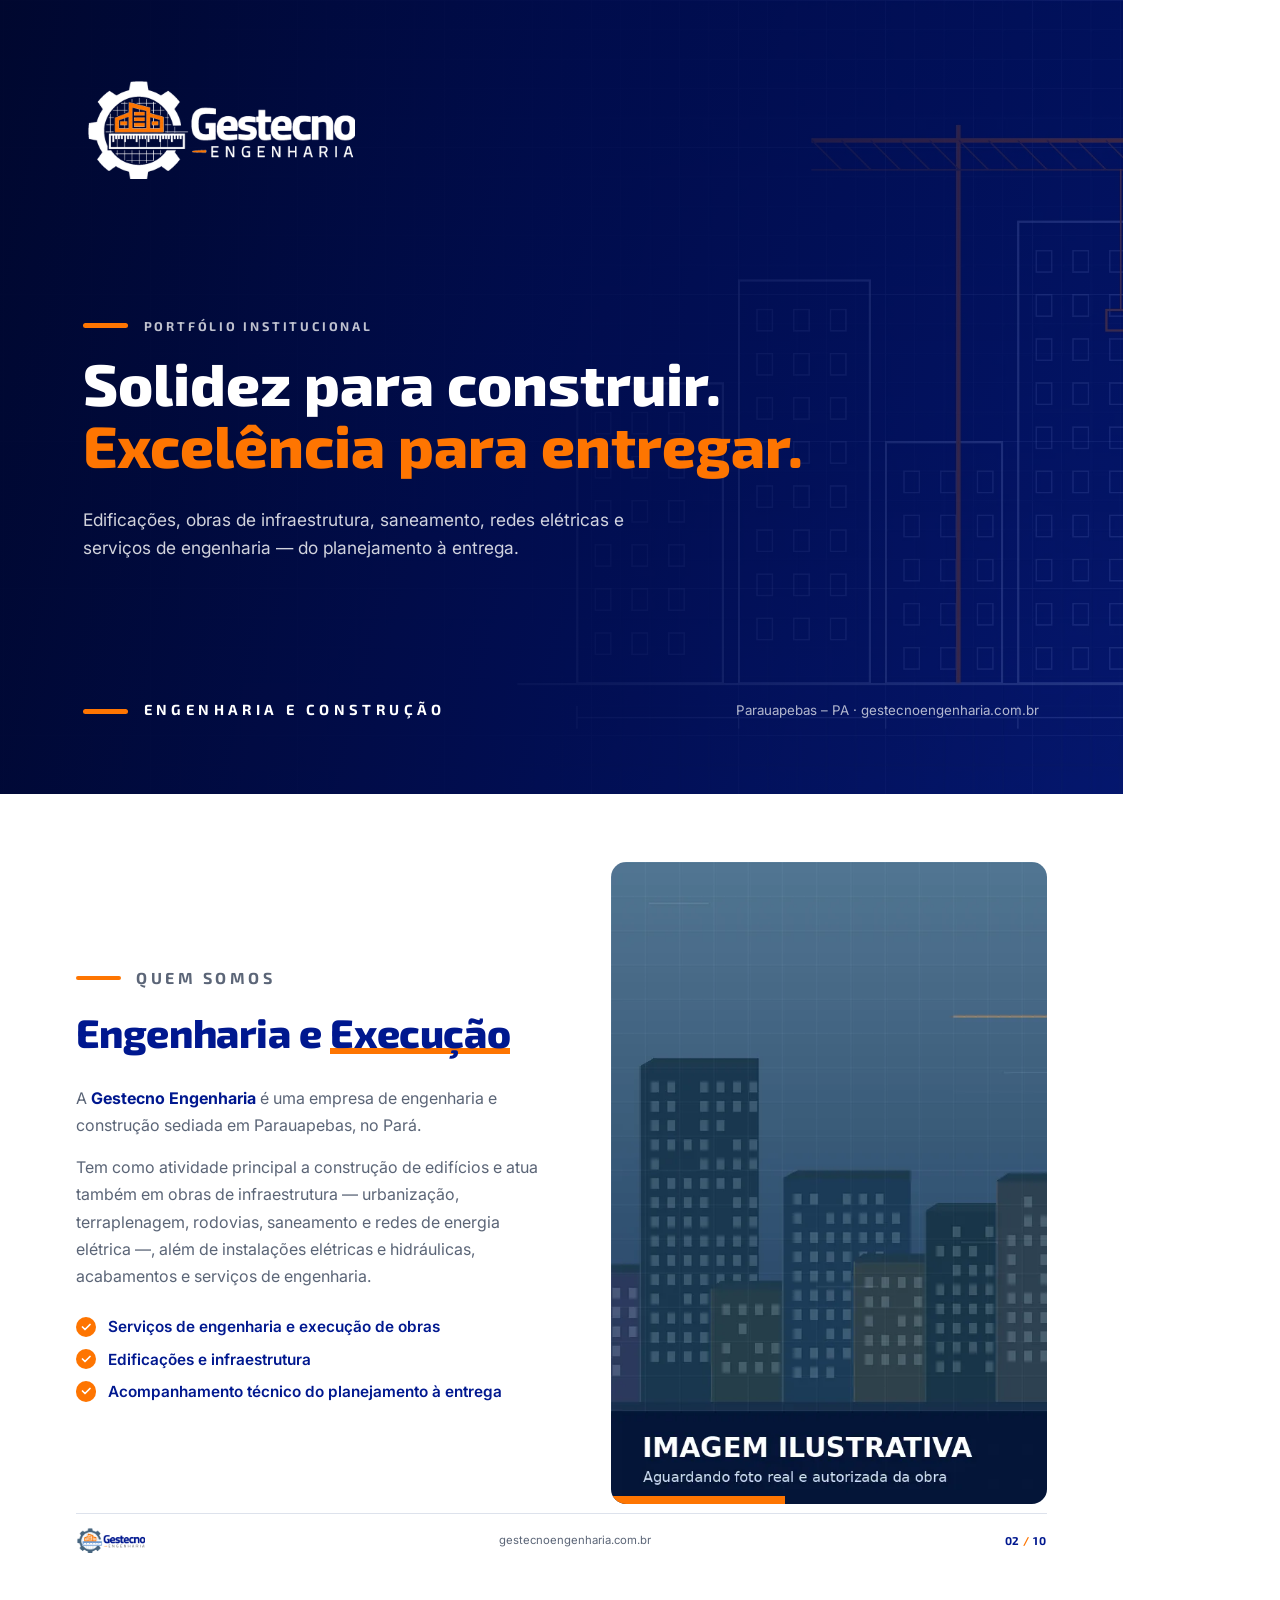
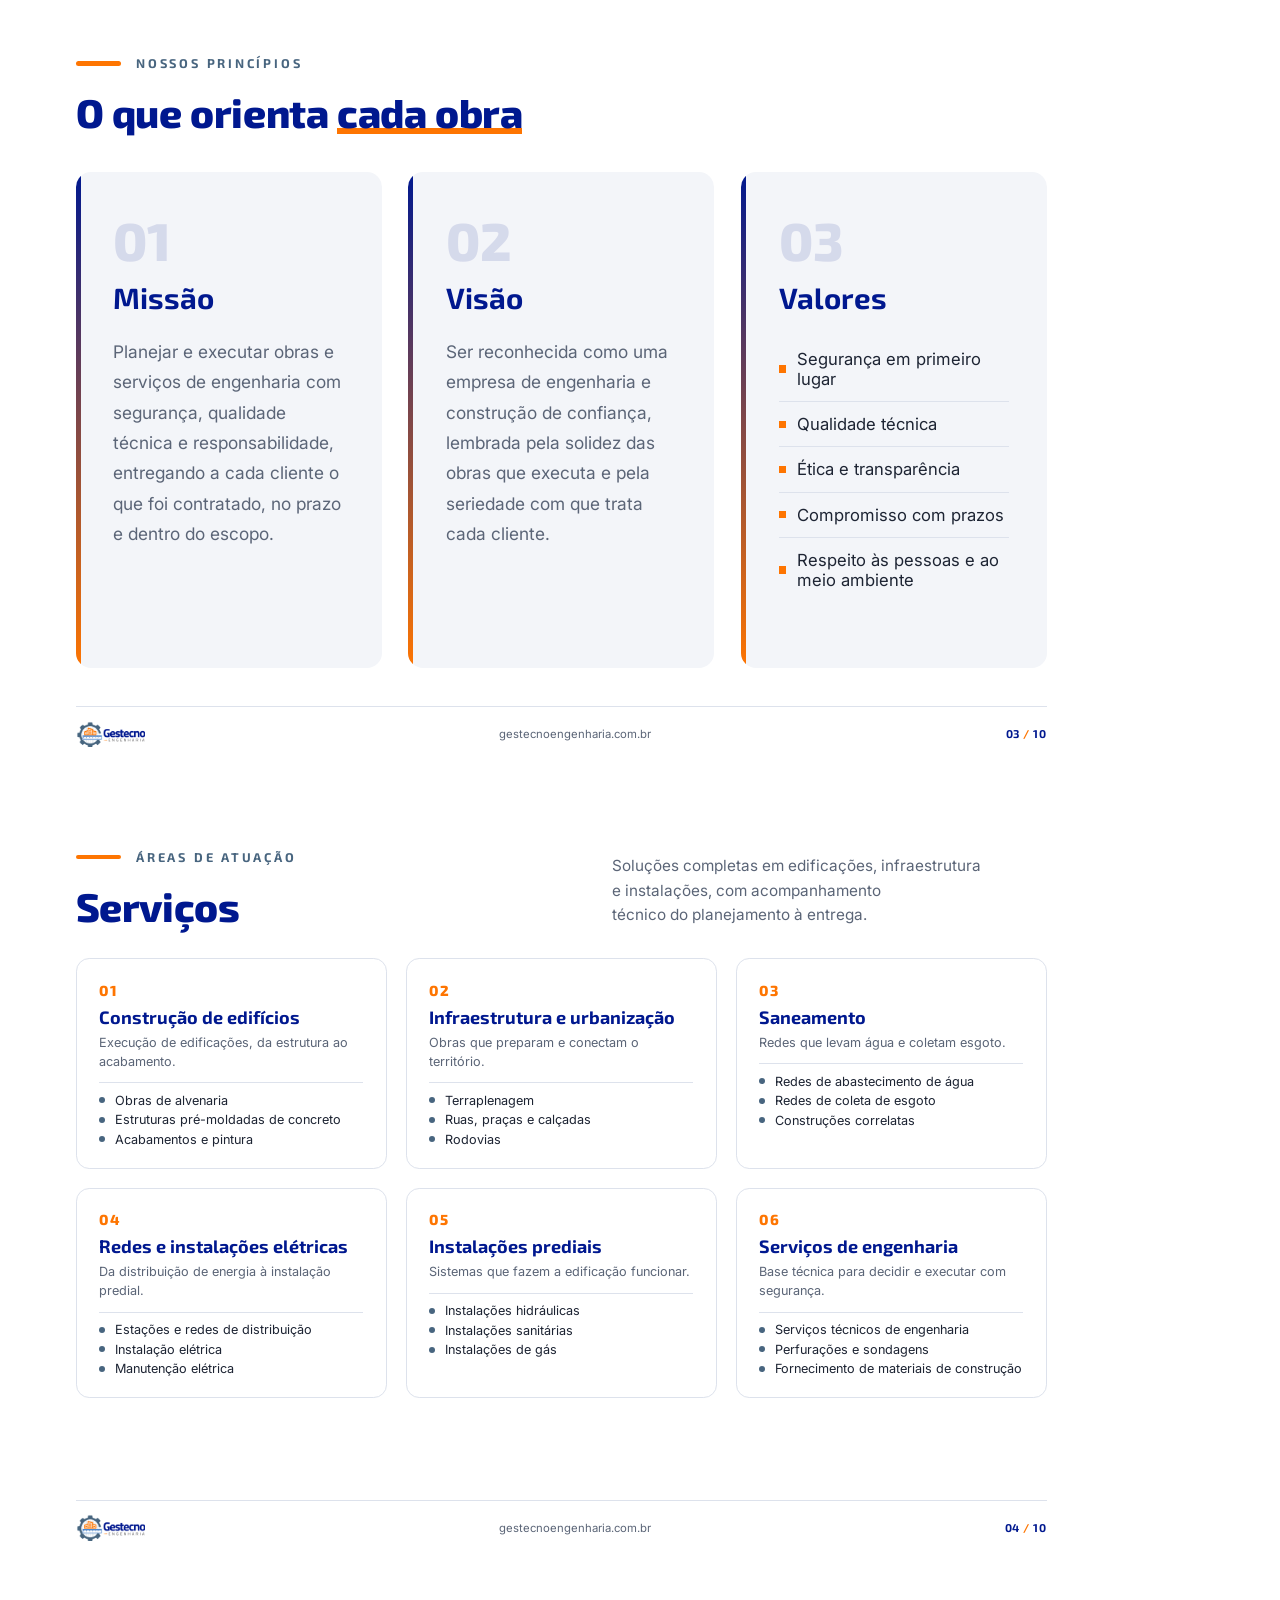
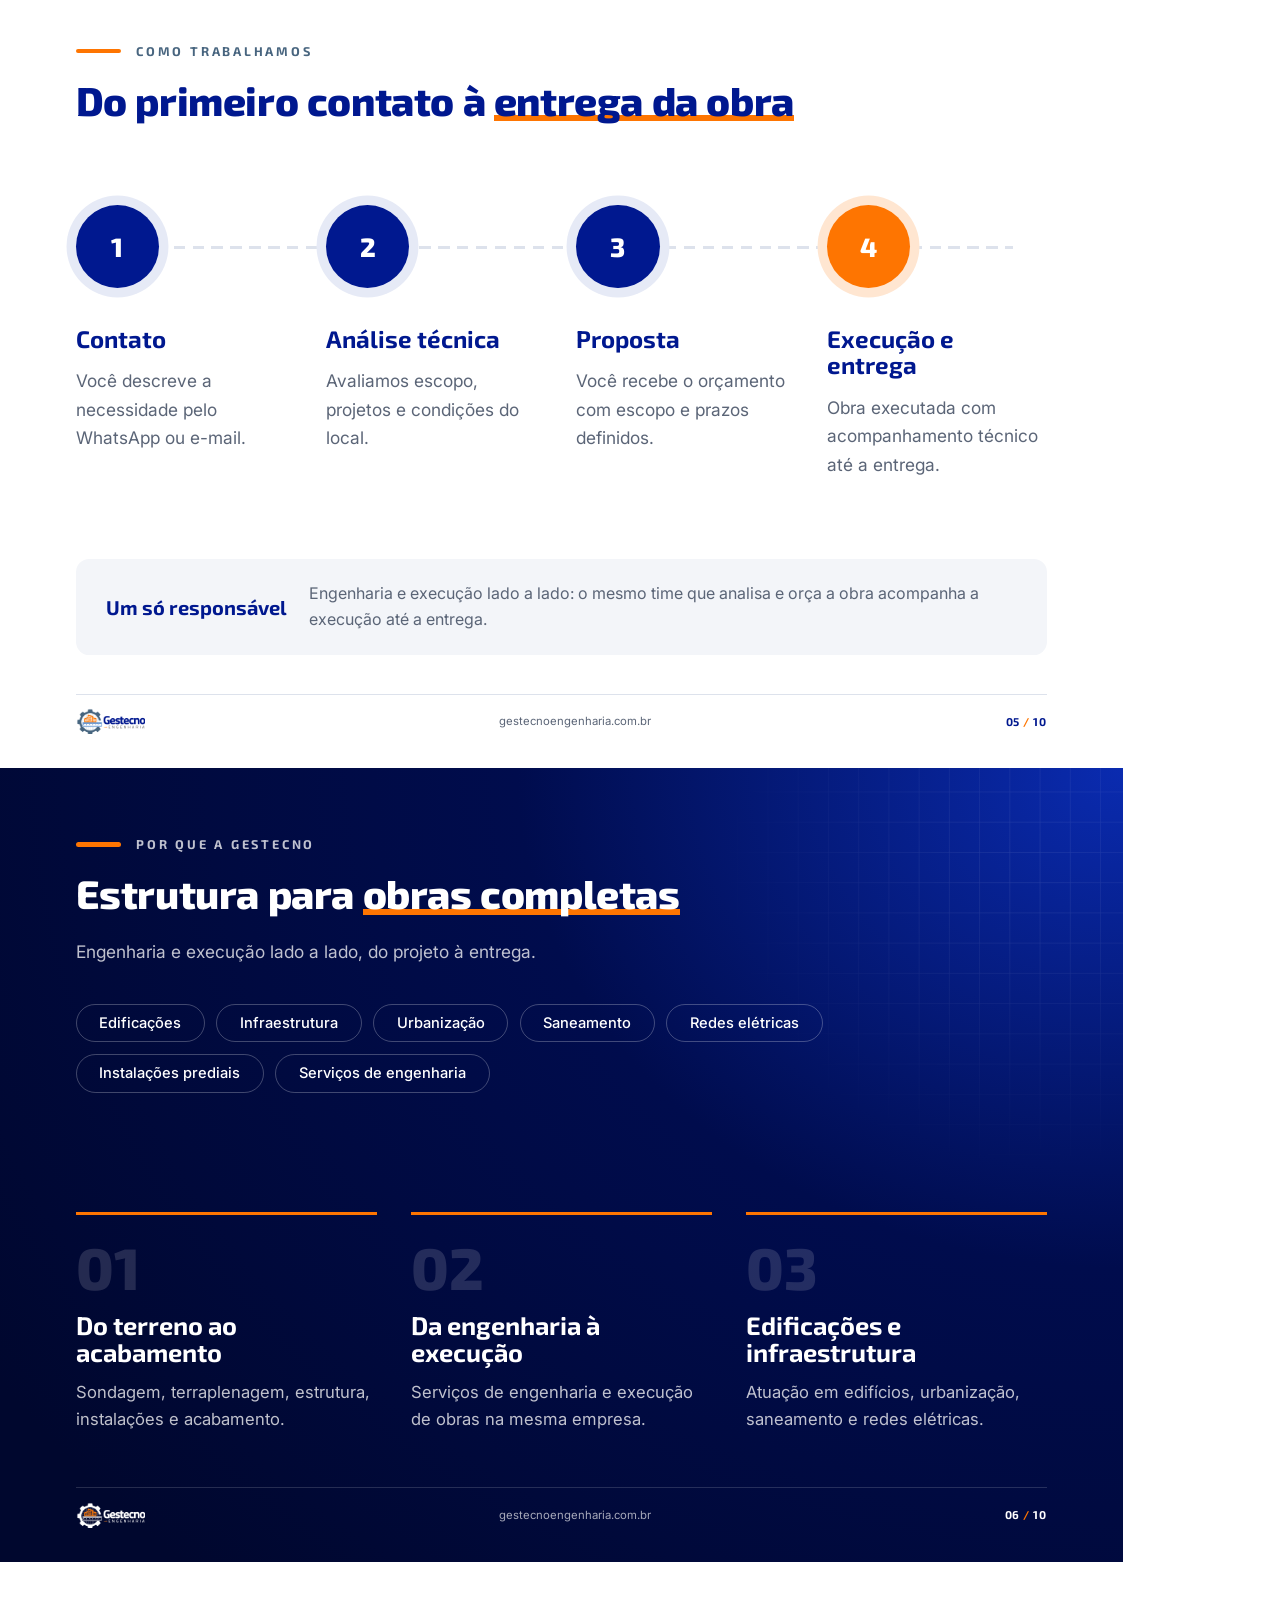
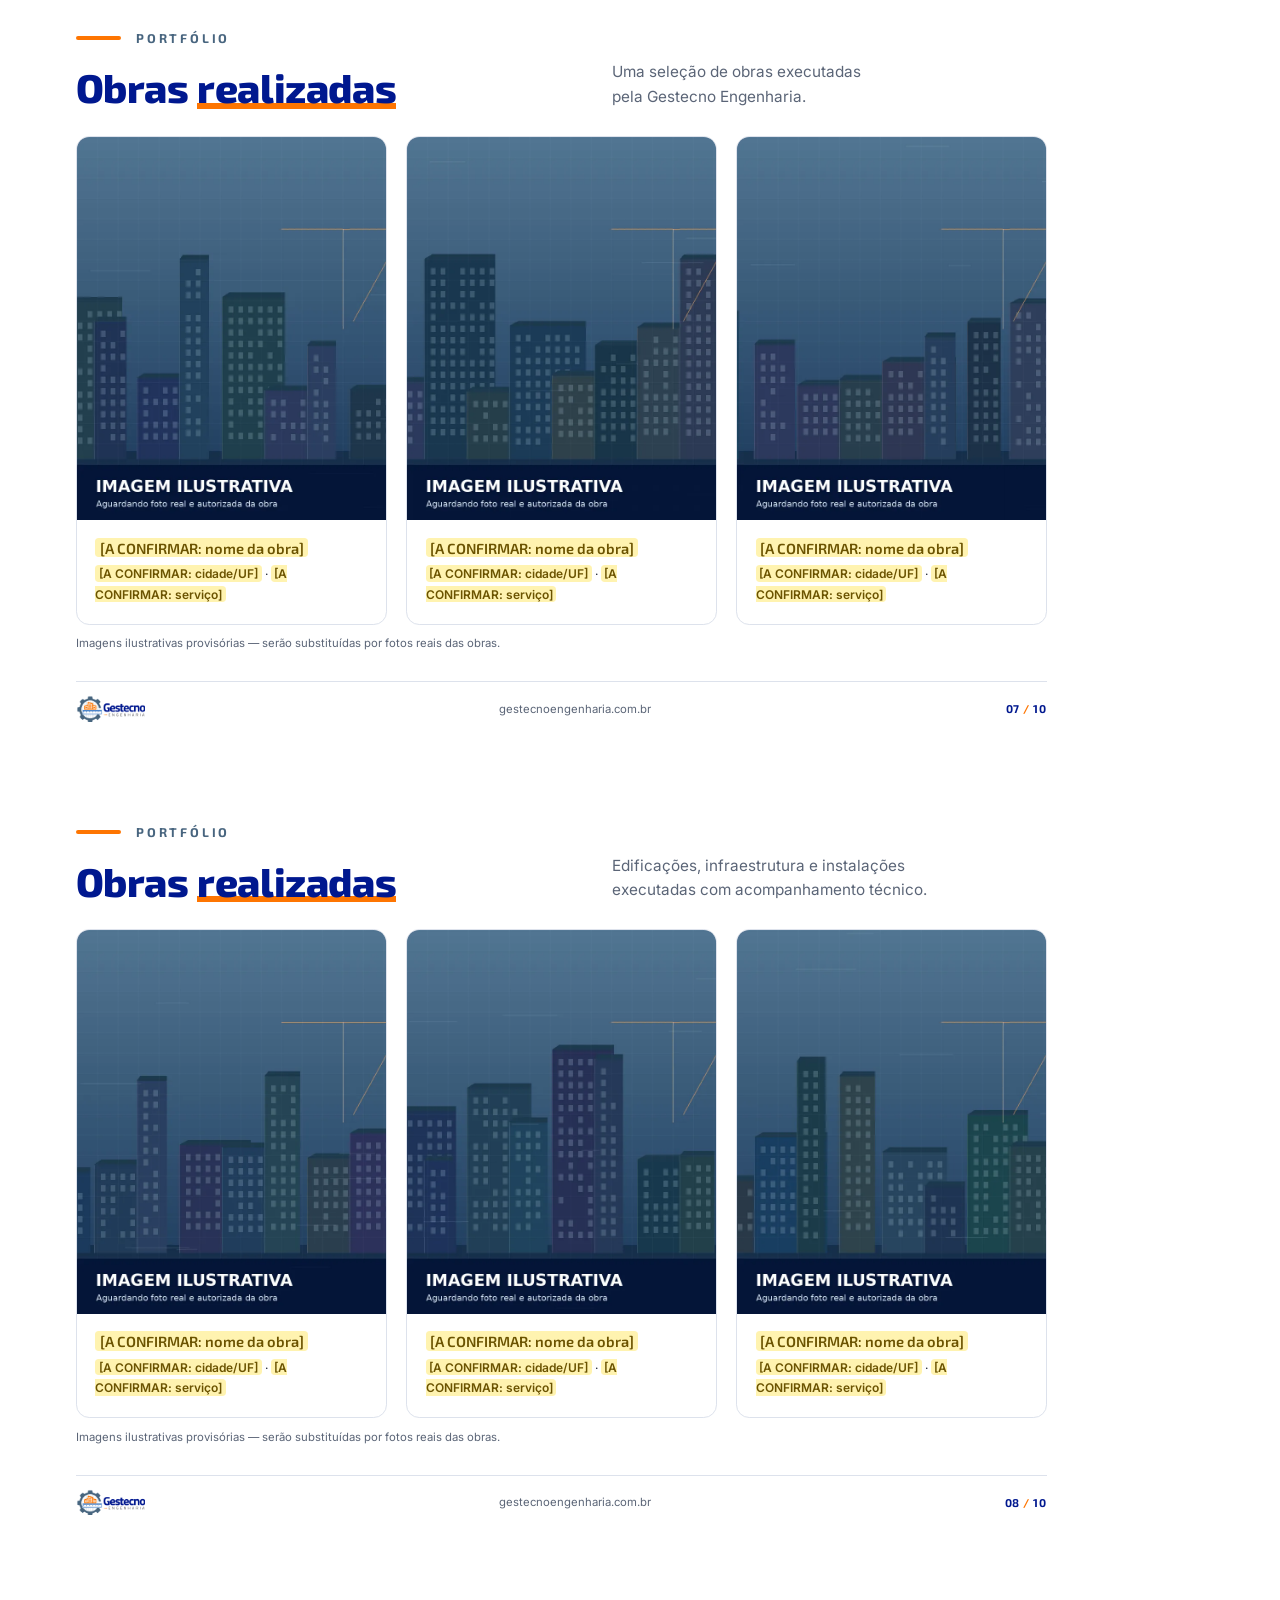
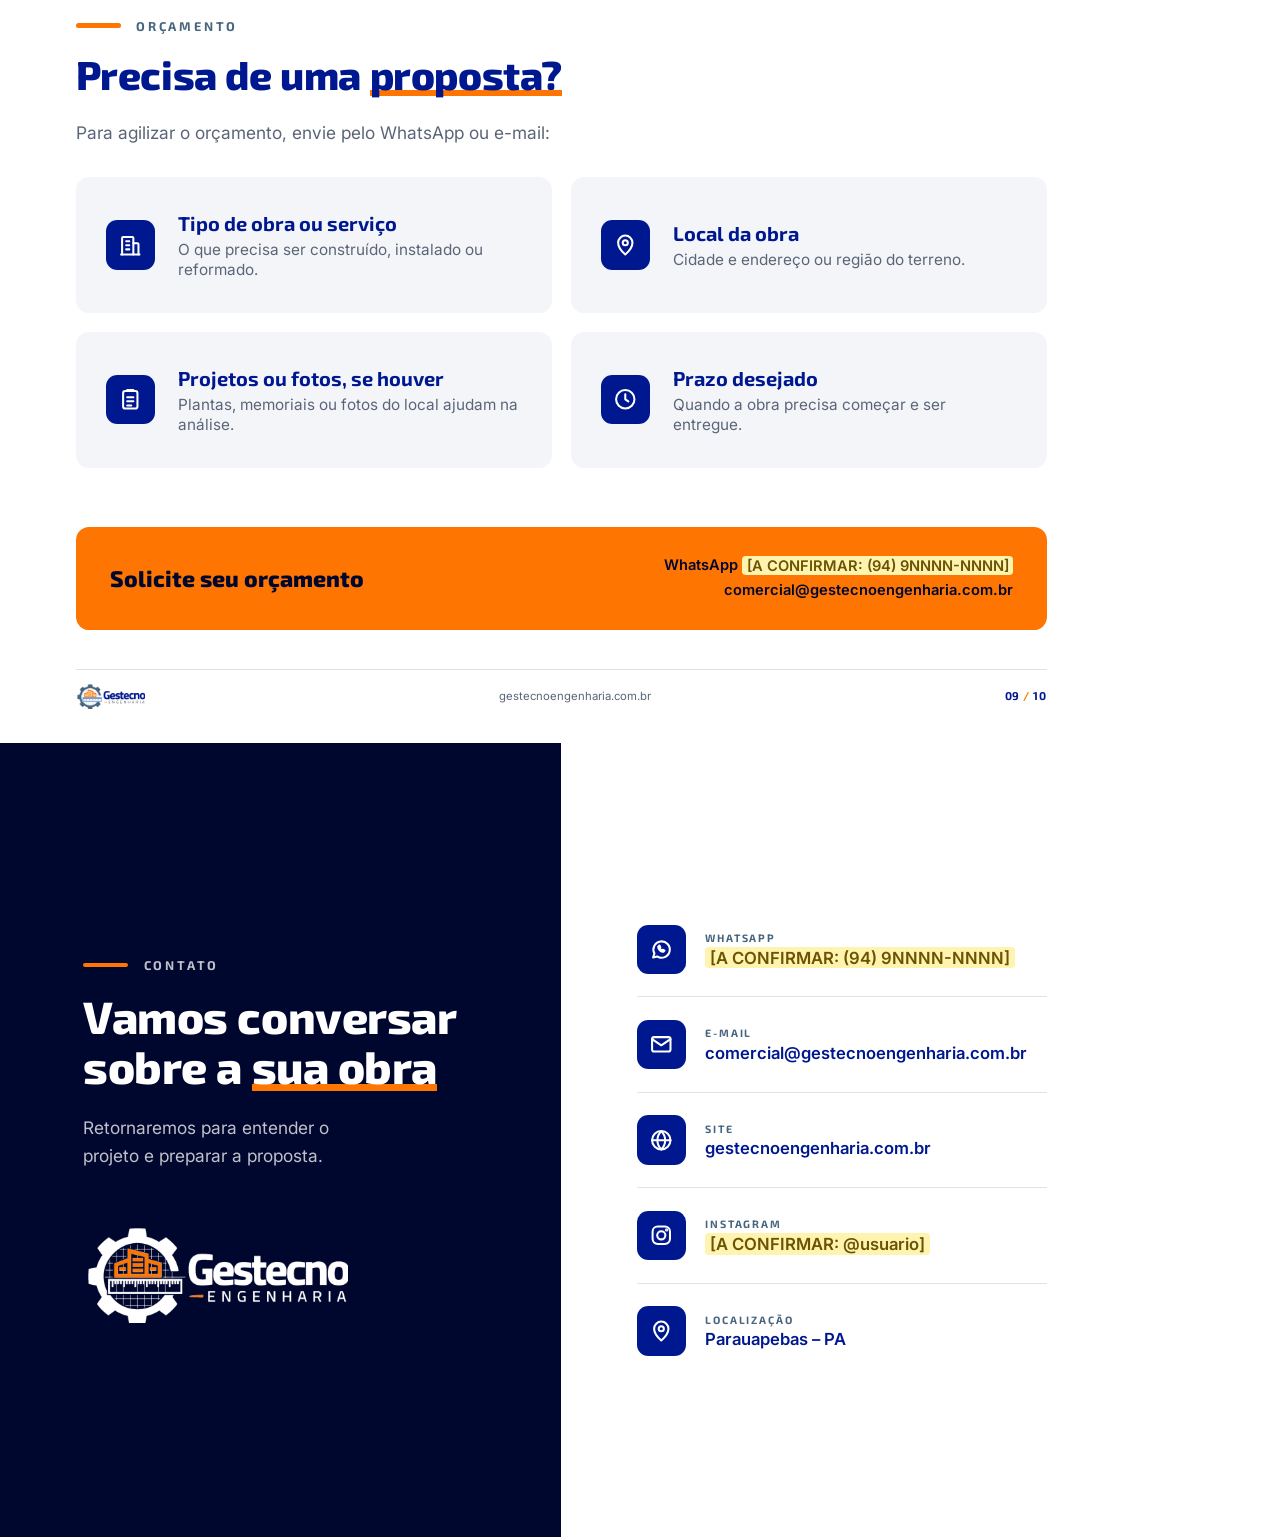
==== scripts/portfolio/portfolio.html @ 6684472c "Portfólio institucional em PDF (10 páginas) e fonte para regerar Co-Authored-By: Claude Opus 5.5 <no" ====
<!doctype html>
<html lang="pt-BR">
<head>
<meta charset="utf-8">
<title>Gestecno Engenharia — Portfólio</title>
<link rel="stylesheet" href="https://fonts.googleapis.com/css2?family=Exo+2:wght@500;600;700;800&family=Inter:wght@400;500;600&display=swap">
<!--
  Fonte do portfólio em PDF (assets/portfolio/portfolio-gestecno.pdf).
  Para gerar o PDF de novo depois de editar: veja scripts/portfolio/gerar_pdf.js.
  Itens [A CONFIRMAR] seguem o mesmo padrão do site.
-->
<style>
  @page { size: A4 landscape; margin: 0; }
  :root {
    --navy: #00188f;
    --navy-dark: #000c4d;
    --navy-deep: #00072e;
    --orange: #fe7501;
    --steel: #48657f;
    --text: #1d2433;
    --muted: #5b6577;
    --line: #dde2ec;
    --soft: #f3f5f9;
    --heading: "Exo 2", system-ui, sans-serif;
    --body: "Inter", system-ui, sans-serif;
  }
  * { box-sizing: border-box; }
  html, body { margin: 0; padding: 0; background: #fff; }
  body { font-family: var(--body); color: var(--text); -webkit-print-color-adjust: exact; print-color-adjust: exact; }
  h1, h2, h3 { font-family: var(--heading); margin: 0; line-height: 1.1; color: var(--navy); }
  p { margin: 0; }
  ul { margin: 0; padding: 0; list-style: none; }

  .page {
    width: 297mm; height: 210mm; position: relative; overflow: hidden;
    page-break-after: always; break-after: page;
    padding: 18mm 20mm 22mm;
    display: flex; flex-direction: column;
  }
  .page:last-child { page-break-after: auto; break-after: auto; }

  /* Rodapé das páginas internas */
  .foot {
    position: absolute; left: 20mm; right: 20mm; bottom: 9mm;
    display: flex; align-items: center; justify-content: space-between;
    font-size: 8.5pt; color: var(--muted); border-top: 1px solid var(--line); padding-top: 3.5mm;
  }
  .foot img { height: 7mm; }
  .foot__num { font-family: var(--heading); font-weight: 700; color: var(--navy); letter-spacing: .08em; }
  .foot__num span { color: var(--orange); }
  .page--dark .foot { border-top-color: rgba(255,255,255,.15); color: rgba(255,255,255,.65); }
  .page--dark .foot__num { color: #fff; }

  .eyebrow {
    display: flex; align-items: center; gap: 4mm;
    font-family: var(--heading); font-weight: 700; font-size: 9.5pt;
    letter-spacing: .22em; text-transform: uppercase; color: var(--steel); margin-bottom: 5mm;
  }
  .eyebrow::before { content: ""; width: 12mm; height: 1.2mm; background: var(--orange); border-radius: 1mm; }
  .eyebrow--light { color: rgba(255,255,255,.75); }
  .title { font-size: 30pt; font-weight: 800; letter-spacing: -.01em; text-wrap: balance; }
  .accent { background: linear-gradient(var(--orange), var(--orange)) 0 92% / 100% .16em no-repeat; padding-bottom: .04em; }
  .lead { font-size: 13pt; line-height: 1.6; color: var(--muted); max-width: 150mm; margin-top: 6mm; text-wrap: balance; }

  .tbc { background: #fff3b0; color: #6b5300; padding: .05em .3em; border-radius: 1mm; font-weight: 600; }

  /* ---------- 1. Capa ---------- */
  .cover { padding: 0; background: var(--navy-deep); color: #fff; }
  .cover__bg { position: absolute; inset: 0; width: 100%; height: 100%; object-fit: cover; opacity: .55; }
  .cover__shade { position: absolute; inset: 0; background: linear-gradient(100deg, rgba(0,7,46,.97) 0%, rgba(0,12,77,.9) 48%, rgba(0,24,143,.35) 100%); }
  .cover__inner { position: relative; height: 100%; padding: 20mm 22mm; display: flex; flex-direction: column; }
  .cover__logo { width: 72mm; }
  .cover__body { margin-top: auto; margin-bottom: auto; }
  .cover__title { color: #fff; font-size: 44pt; font-weight: 800; line-height: 1.05; }
  .cover__title span { color: var(--orange); display: block; }
  .cover__sub { margin-top: 8mm; font-size: 13pt; line-height: 1.6; color: rgba(255,255,255,.82); max-width: 150mm; }
  .cover__bar { display: flex; justify-content: space-between; align-items: flex-end; font-size: 10pt; color: rgba(255,255,255,.7); }
  .cover__tag { font-family: var(--heading); font-weight: 700; letter-spacing: .3em; text-transform: uppercase; color: #fff; font-size: 11pt; }
  .cover__tag::before { content: ""; display: inline-block; width: 12mm; height: 1.2mm; background: var(--orange); vertical-align: middle; margin-right: 4mm; border-radius: 1mm; }

  /* ---------- 2. Quem somos ---------- */
  .split { display: grid; grid-template-columns: 1.05fr .95fr; gap: 14mm; height: 100%; }
  .about__text p + p { margin-top: 4mm; }
  .about__text p { font-size: 12pt; line-height: 1.7; color: var(--muted); }
  .about__text strong { color: var(--navy); }
  .about__img { border-radius: 4mm; overflow: hidden; position: relative; }
  .about__img img { width: 100%; height: 100%; object-fit: cover; object-position: left bottom; display: block; }
  .about__img::after { content: ""; position: absolute; left: 0; bottom: 0; width: 40%; height: 2.2mm; background: var(--orange); }
  .check { margin-top: 7mm; display: grid; gap: 3mm; }
  .check li { display: flex; gap: 3mm; align-items: center; font-weight: 600; color: var(--navy); font-size: 11.5pt; }
  .check li::before { content: ""; flex: none; width: 5.5mm; height: 5.5mm; border-radius: 50%; background: var(--orange) url("data:image/svg+xml,%3Csvg xmlns='http://www.w3.org/2000/svg' viewBox='0 0 24 24' fill='none' stroke='white' stroke-width='3.5' stroke-linecap='round' stroke-linejoin='round'%3E%3Cpath d='M5 12l5 5L20 7'/%3E%3C/svg%3E") center / 60% no-repeat; }

  /* ---------- 3. MVV ---------- */
  .mvv { display: grid; grid-template-columns: repeat(3, 1fr); gap: 7mm; margin-top: 10mm; flex: 1; }
  .mvv__card { background: var(--soft); border-radius: 4mm; padding: 11mm 10mm; position: relative; overflow: hidden; }
  .mvv__card::before { content: ""; position: absolute; left: 0; top: 0; bottom: 0; width: 1.4mm; background: linear-gradient(var(--navy), var(--orange)); }
  .mvv__num { font-family: var(--heading); font-weight: 800; font-size: 40pt; color: rgba(0,24,143,.12); line-height: 1; }
  .mvv__card h3 { font-size: 22pt; margin: 4mm 0 6mm; }
  .mvv__card p { font-size: 13pt; line-height: 1.75; color: var(--muted); }
  .values li { display: flex; gap: 3mm; align-items: center; font-size: 12.5pt; color: var(--text); padding: 3.2mm 0; border-bottom: 1px solid var(--line); }
  .values li:last-child { border-bottom: 0; }
  .values li::before { content: ""; width: 2mm; height: 2mm; background: var(--orange); flex: none; }

  /* ---------- 4. Serviços ---------- */
  .head-split { display: flex; justify-content: space-between; align-items: flex-end; gap: 10mm; }
  .head-split .lead { margin-top: 0; max-width: 115mm; font-size: 11.5pt; }
  .services { display: grid; grid-template-columns: repeat(3, 1fr); gap: 5mm; margin-top: 8mm; }
  .svc { border: 1px solid var(--line); border-radius: 3.5mm; padding: 5.5mm 6mm; background: #fff; }
  .svc__num { font-family: var(--heading); font-weight: 800; color: var(--orange); font-size: 11pt; letter-spacing: .1em; }
  .svc h3 { font-size: 13.5pt; margin: 2mm 0 1.5mm; }
  .svc p { font-size: 9.5pt; color: var(--muted); line-height: 1.5; }
  .svc ul { margin-top: 3mm; border-top: 1px solid var(--line); padding-top: 2.5mm; display: grid; gap: 1.2mm; }
  .svc li { font-size: 9.5pt; color: var(--text); display: flex; gap: 2.5mm; align-items: center; }
  .svc li::before { content: ""; width: 1.6mm; height: 1.6mm; border-radius: 50%; background: var(--steel); flex: none; }

  /* ---------- 5. Como trabalhamos ---------- */
  .steps { display: grid; grid-template-columns: repeat(4, 1fr); gap: 8mm; margin-top: 22mm; position: relative; }
  .steps::before { content: ""; position: absolute; top: 11mm; left: 11mm; right: 9mm; height: .6mm; background: repeating-linear-gradient(90deg, var(--line) 0 3mm, transparent 3mm 5mm); }
  .step { position: relative; }
  .step__num { width: 22mm; height: 22mm; border-radius: 50%; background: var(--navy); color: #fff; display: grid; place-items: center; font-family: var(--heading); font-weight: 800; font-size: 20pt; box-shadow: 0 0 0 2.5mm #e6eaf6; position: relative; }
  .step:last-child .step__num { background: var(--orange); box-shadow: 0 0 0 2.5mm #ffe6d1; }
  .step h3 { font-size: 18pt; margin: 10mm 0 4mm; }
  .step p { font-size: 13pt; line-height: 1.65; color: var(--muted); }
  .note { margin-top: auto; margin-bottom: 8mm; background: var(--soft); border-radius: 3.5mm; padding: 6mm 8mm; display: flex; gap: 6mm; align-items: center; }
  .note strong { font-family: var(--heading); color: var(--navy); font-size: 15pt; white-space: nowrap; }
  .note p { font-size: 12pt; color: var(--muted); line-height: 1.6; }

  /* ---------- 6. Diferenciais ---------- */
  .page--dark { background: radial-gradient(120% 140% at 100% 0%, #0a2bb0 0%, var(--navy-dark) 45%, var(--navy-deep) 100%); color: #fff; }
  .page--dark .title { color: #fff; }
  .page--dark .lead { color: rgba(255,255,255,.75); }
  .adv { display: grid; grid-template-columns: repeat(3, 1fr); gap: 9mm; margin-top: auto; margin-bottom: 12mm; }
  .chips { display: flex; flex-wrap: wrap; gap: 3mm; margin-top: 10mm; max-width: 200mm; }
  .chips li { border: 1px solid rgba(255,255,255,.25); border-radius: 20mm; padding: 2.5mm 6mm; font-size: 11pt; color: #fff; font-weight: 500; }
  .adv__item { border-top: .8mm solid var(--orange); padding-top: 6mm; }
  .adv__num { font-family: var(--heading); font-weight: 800; font-size: 44pt; color: rgba(255,255,255,.14); line-height: 1; }
  .adv__item h3 { color: #fff; font-size: 19pt; margin: 4mm 0 3mm; }
  .adv__item p { color: rgba(255,255,255,.75); font-size: 12.5pt; line-height: 1.65; }
  .grid-deco { position: absolute; right: -10mm; top: -10mm; width: 120mm; height: 120mm; opacity: .12;
    background-image: linear-gradient(rgba(255,255,255,.6) 1px, transparent 1px), linear-gradient(90deg, rgba(255,255,255,.6) 1px, transparent 1px);
    background-size: 8mm 8mm; -webkit-mask-image: radial-gradient(circle at 70% 30%, #000 0, transparent 70%); mask-image: radial-gradient(circle at 70% 30%, #000 0, transparent 70%); }

  /* ---------- 7–8. Obras ---------- */
  .works { display: grid; grid-template-columns: repeat(3, 1fr); gap: 5mm; margin-top: 7mm; flex: 1; min-height: 0; }
  .work { display: flex; flex-direction: column; border-radius: 3.5mm; overflow: hidden; border: 1px solid var(--line); }
  .work img { width: 100%; flex: 1; min-height: 0; object-fit: cover; object-position: left bottom; display: block; }
  .work figcaption { padding: 4mm 5mm 5mm; font-size: 9pt; line-height: 1.7; }
  .work figcaption strong { display: block; font-family: var(--heading); font-size: 11pt; color: var(--navy); margin-bottom: 1mm; }
  .works-note { font-size: 8.5pt; color: var(--muted); margin-top: 3mm; margin-bottom: 6mm; }

  /* ---------- 9. Proposta ---------- */
  .ask { display: grid; grid-template-columns: repeat(2, 1fr); gap: 5mm; margin-top: 8mm; }
  .ask li { display: flex; gap: 6mm; align-items: center; background: var(--soft); border-radius: 3.5mm; padding: 9mm 8mm; }
  .ask__ico { width: 13mm; height: 13mm; border-radius: 3mm; background: var(--navy); display: grid; place-items: center; flex: none; }
  .ask__ico svg { width: 6.5mm; height: 6.5mm; stroke: #fff; fill: none; stroke-width: 2; stroke-linecap: round; stroke-linejoin: round; }
  .ask strong { font-family: var(--heading); color: var(--navy); font-size: 15pt; display: block; margin-bottom: 1mm; }
  .ask span { font-size: 11.5pt; color: var(--muted); }
  .cta-strip { margin-top: auto; margin-bottom: 8mm; background: var(--orange); color: var(--navy-deep); border-radius: 3.5mm; padding: 7mm 9mm; display: flex; justify-content: space-between; align-items: center; gap: 8mm; }
  .cta-strip > span { text-align: right; line-height: 1.7; }
  .cta-strip strong { font-family: var(--heading); font-size: 17pt; font-weight: 800; }
  .cta-strip span { font-size: 11pt; font-weight: 600; }

  /* ---------- 10. Contato ---------- */
  .back { padding: 0; background: var(--navy-deep); color: #fff; }
  .back__inner { position: relative; height: 100%; display: grid; grid-template-columns: 1fr 1fr; }
  .back__left { padding: 22mm; display: flex; flex-direction: column; justify-content: center; }
  .back__left .title { color: #fff; font-size: 34pt; }
  .back__left .lead { color: rgba(255,255,255,.75); }
  .back__logo { width: 70mm; margin-top: 14mm; }
  .back__right { background: #fff; color: var(--text); padding: 22mm 20mm; display: flex; flex-direction: column; justify-content: center; gap: 6mm; }
  .contact { display: flex; gap: 5mm; align-items: center; padding-bottom: 6mm; border-bottom: 1px solid var(--line); }
  .contact:last-child { border-bottom: 0; padding-bottom: 0; }
  .contact .ask__ico { background: var(--navy); }
  .contact small { display: block; font-family: var(--heading); font-weight: 700; letter-spacing: .18em; text-transform: uppercase; font-size: 8pt; color: var(--steel); margin-bottom: 1mm; }
  .contact b { font-size: 12.5pt; color: var(--navy); font-weight: 600; }
</style>
</head>
<body>

<!-- svg sprite -->
<svg width="0" height="0" style="position:absolute">
  <symbol id="i-building" viewBox="0 0 24 24"><path d="M4 21V5a1 1 0 0 1 1-1h9a1 1 0 0 1 1 1v16"/><path d="M15 10h4a1 1 0 0 1 1 1v10"/><path d="M3 21h18"/><path d="M8 8h3M8 12h3M8 16h3"/></symbol>
  <symbol id="i-pin" viewBox="0 0 24 24"><path d="M12 21s-7-6.1-7-11.5A7 7 0 0 1 19 9.5C19 14.9 12 21 12 21z"/><circle cx="12" cy="9.5" r="2.5"/></symbol>
  <symbol id="i-clip" viewBox="0 0 24 24"><rect x="5" y="4" width="14" height="17" rx="2"/><path d="M9 4V3h6v1"/><path d="M9 10h6M9 14h6M9 18h4"/></symbol>
  <symbol id="i-clock" viewBox="0 0 24 24"><circle cx="12" cy="12" r="9"/><path d="M12 7v5l3 2"/></symbol>
  <symbol id="i-wa" viewBox="0 0 24 24"><path d="M4 20l1.3-3.9A8 8 0 1 1 8 19z"/><path d="M9 9.5c0 2.5 2.5 5 5 5l1.2-1.2-1.8-.9-.7.7c-1-.4-1.9-1.3-2.3-2.3l.7-.7-.9-1.8z"/></symbol>
  <symbol id="i-mail" viewBox="0 0 24 24"><rect x="3" y="5" width="18" height="14" rx="2"/><path d="M3 7l9 6 9-6"/></symbol>
  <symbol id="i-globe" viewBox="0 0 24 24"><circle cx="12" cy="12" r="9"/><path d="M3 12h18M12 3c2.5 2.6 3.8 5.6 3.8 9s-1.3 6.4-3.8 9c-2.5-2.6-3.8-5.6-3.8-9S9.5 5.6 12 3z"/></symbol>
  <symbol id="i-ig" viewBox="0 0 24 24"><rect x="3.5" y="3.5" width="17" height="17" rx="5"/><circle cx="12" cy="12" r="4"/><circle cx="17.2" cy="6.8" r=".6"/></symbol>
</svg>

<!-- 1. CAPA -->
<section class="page cover">
  <img class="cover__bg" src="../../assets/img/hero.webp" alt="">
  <div class="cover__shade"></div>
  <div class="cover__inner">
    <img class="cover__logo" src="../../assets/img/logo-gestecno-branca.png" alt="Gestecno Engenharia">
    <div class="cover__body">
      <p class="eyebrow eyebrow--light">Portfólio institucional</p>
      <h1 class="cover__title">Solidez para construir.<span>Excelência para entregar.</span></h1>
      <p class="cover__sub">Edificações, obras de infraestrutura, saneamento, redes elétricas e serviços de engenharia — do planejamento à entrega.</p>
    </div>
    <div class="cover__bar">
      <span class="cover__tag">Engenharia e construção</span>
      <span>Parauapebas – PA · gestecnoengenharia.com.br</span>
    </div>
  </div>
</section>

<!-- 2. QUEM SOMOS -->
<section class="page">
  <div class="split">
    <div class="about__text" style="display:flex;flex-direction:column;justify-content:center">
      <p class="eyebrow">Quem somos</p>
      <h2 class="title" style="margin-bottom:8mm">Engenharia e <span class="accent">Execução</span></h2>
      <p>A <strong>Gestecno Engenharia</strong> é uma empresa de engenharia e construção sediada em Parauapebas, no Pará.</p>
      <p>Tem como atividade principal a construção de edifícios e atua também em obras de infraestrutura — urbanização, terraplenagem, rodovias, saneamento e redes de energia elétrica —, além de instalações elétricas e hidráulicas, acabamentos e serviços de engenharia.</p>
      <ul class="check">
        <li>Serviços de engenharia e execução de obras</li>
        <li>Edificações e infraestrutura</li>
        <li>Acompanhamento técnico do planejamento à entrega</li>
      </ul>
    </div>
    <div class="about__img"><img src="../../assets/obras/obra-02.webp" alt=""></div>
  </div>
  <div class="foot"><img src="../../assets/img/logo-gestecno.png" alt=""><span>gestecnoengenharia.com.br</span><span class="foot__num">02 <span>/</span> 10</span></div>
</section>

<!-- 3. MISSÃO, VISÃO E VALORES -->
<section class="page">
  <p class="eyebrow">Nossos princípios</p>
  <h2 class="title">O que orienta <span class="accent">cada obra</span></h2>
  <div class="mvv" style="margin-bottom:8mm">
    <div class="mvv__card">
      <div class="mvv__num">01</div>
      <h3>Missão</h3>
      <p>Planejar e executar obras e serviços de engenharia com segurança, qualidade técnica e responsabilidade, entregando a cada cliente o que foi contratado, no prazo e dentro do escopo.</p>
    </div>
    <div class="mvv__card">
      <div class="mvv__num">02</div>
      <h3>Visão</h3>
      <p>Ser reconhecida como uma empresa de engenharia e construção de confiança, lembrada pela solidez das obras que executa e pela seriedade com que trata cada cliente.</p>
    </div>
    <div class="mvv__card">
      <div class="mvv__num">03</div>
      <h3>Valores</h3>
      <ul class="values">
        <li>Segurança em primeiro lugar</li>
        <li>Qualidade técnica</li>
        <li>Ética e transparência</li>
        <li>Compromisso com prazos</li>
        <li>Respeito às pessoas e ao meio ambiente</li>
      </ul>
    </div>
  </div>
  <div class="foot"><img src="../../assets/img/logo-gestecno.png" alt=""><span>gestecnoengenharia.com.br</span><span class="foot__num">03 <span>/</span> 10</span></div>
</section>

<!-- 4. SERVIÇOS -->
<section class="page">
  <div class="head-split">
    <div>
      <p class="eyebrow">Áreas de atuação</p>
      <h2 class="title">Serviços</h2>
    </div>
    <p class="lead">Soluções completas em edificações, infraestrutura e instalações, com acompanhamento técnico do planejamento à entrega.</p>
  </div>
  <ul class="services">
    <li class="svc"><span class="svc__num">01</span><h3>Construção de edifícios</h3><p>Execução de edificações, da estrutura ao acabamento.</p><ul><li>Obras de alvenaria</li><li>Estruturas pré-moldadas de concreto</li><li>Acabamentos e pintura</li></ul></li>
    <li class="svc"><span class="svc__num">02</span><h3>Infraestrutura e urbanização</h3><p>Obras que preparam e conectam o território.</p><ul><li>Terraplenagem</li><li>Ruas, praças e calçadas</li><li>Rodovias</li></ul></li>
    <li class="svc"><span class="svc__num">03</span><h3>Saneamento</h3><p>Redes que levam água e coletam esgoto.</p><ul><li>Redes de abastecimento de água</li><li>Redes de coleta de esgoto</li><li>Construções correlatas</li></ul></li>
    <li class="svc"><span class="svc__num">04</span><h3>Redes e instalações elétricas</h3><p>Da distribuição de energia à instalação predial.</p><ul><li>Estações e redes de distribuição</li><li>Instalação elétrica</li><li>Manutenção elétrica</li></ul></li>
    <li class="svc"><span class="svc__num">05</span><h3>Instalações prediais</h3><p>Sistemas que fazem a edificação funcionar.</p><ul><li>Instalações hidráulicas</li><li>Instalações sanitárias</li><li>Instalações de gás</li></ul></li>
    <li class="svc"><span class="svc__num">06</span><h3>Serviços de engenharia</h3><p>Base técnica para decidir e executar com segurança.</p><ul><li>Serviços técnicos de engenharia</li><li>Perfurações e sondagens</li><li>Fornecimento de materiais de construção</li></ul></li>
  </ul>
  <div class="foot"><img src="../../assets/img/logo-gestecno.png" alt=""><span>gestecnoengenharia.com.br</span><span class="foot__num">04 <span>/</span> 10</span></div>
</section>

<!-- 5. COMO TRABALHAMOS -->
<section class="page">
  <p class="eyebrow">Como trabalhamos</p>
  <h2 class="title">Do primeiro contato à <span class="accent">entrega da obra</span></h2>
  <ol class="steps" style="list-style:none;padding:0;margin-left:0">
    <li class="step"><div class="step__num">1</div><h3>Contato</h3><p>Você descreve a necessidade pelo WhatsApp ou e-mail.</p></li>
    <li class="step"><div class="step__num">2</div><h3>Análise técnica</h3><p>Avaliamos escopo, projetos e condições do local.</p></li>
    <li class="step"><div class="step__num">3</div><h3>Proposta</h3><p>Você recebe o orçamento com escopo e prazos definidos.</p></li>
    <li class="step"><div class="step__num">4</div><h3>Execução e entrega</h3><p>Obra executada com acompanhamento técnico até a entrega.</p></li>
  </ol>
  <div class="note"><strong>Um só responsável</strong><p>Engenharia e execução lado a lado: o mesmo time que analisa e orça a obra acompanha a execução até a entrega.</p></div>
  <div class="foot"><img src="../../assets/img/logo-gestecno.png" alt=""><span>gestecnoengenharia.com.br</span><span class="foot__num">05 <span>/</span> 10</span></div>
</section>

<!-- 6. DIFERENCIAIS -->
<section class="page page--dark">
  <div class="grid-deco"></div>
  <p class="eyebrow eyebrow--light">Por que a Gestecno</p>
  <h2 class="title">Estrutura para <span class="accent">obras completas</span></h2>
  <p class="lead">Engenharia e execução lado a lado, do projeto à entrega.</p>
  <ul class="chips"><li>Edificações</li><li>Infraestrutura</li><li>Urbanização</li><li>Saneamento</li><li>Redes elétricas</li><li>Instalações prediais</li><li>Serviços de engenharia</li></ul>
  <div class="adv">
    <div class="adv__item"><div class="adv__num">01</div><h3>Do terreno ao acabamento</h3><p>Sondagem, terraplenagem, estrutura, instalações e acabamento.</p></div>
    <div class="adv__item"><div class="adv__num">02</div><h3>Da engenharia à execução</h3><p>Serviços de engenharia e execução de obras na mesma empresa.</p></div>
    <div class="adv__item"><div class="adv__num">03</div><h3>Edificações e infraestrutura</h3><p>Atuação em edifícios, urbanização, saneamento e redes elétricas.</p></div>
  </div>
  <div class="foot"><img src="../../assets/img/logo-gestecno-branca.png" alt=""><span>gestecnoengenharia.com.br</span><span class="foot__num">06 <span>/</span> 10</span></div>
</section>

<!-- 7. OBRAS I -->
<section class="page">
  <div class="head-split">
    <div>
      <p class="eyebrow">Portfólio</p>
      <h2 class="title">Obras <span class="accent">realizadas</span></h2>
    </div>
    <p class="lead">Uma seleção de obras executadas pela Gestecno Engenharia.</p>
  </div>
  <div class="works">
    <figure class="work" style="margin:0"><img src="../../assets/obras/obra-01.webp" alt=""><figcaption><strong><span class="tbc">[A CONFIRMAR: nome da obra]</span></strong><span class="tbc">[A CONFIRMAR: cidade/UF]</span> · <span class="tbc">[A CONFIRMAR: serviço]</span></figcaption></figure>
    <figure class="work" style="margin:0"><img src="../../assets/obras/obra-02.webp" alt=""><figcaption><strong><span class="tbc">[A CONFIRMAR: nome da obra]</span></strong><span class="tbc">[A CONFIRMAR: cidade/UF]</span> · <span class="tbc">[A CONFIRMAR: serviço]</span></figcaption></figure>
    <figure class="work" style="margin:0"><img src="../../assets/obras/obra-03.webp" alt=""><figcaption><strong><span class="tbc">[A CONFIRMAR: nome da obra]</span></strong><span class="tbc">[A CONFIRMAR: cidade/UF]</span> · <span class="tbc">[A CONFIRMAR: serviço]</span></figcaption></figure>
  </div>
  <p class="works-note">Imagens ilustrativas provisórias — serão substituídas por fotos reais das obras.</p>
  <div class="foot"><img src="../../assets/img/logo-gestecno.png" alt=""><span>gestecnoengenharia.com.br</span><span class="foot__num">07 <span>/</span> 10</span></div>
</section>

<!-- 8. OBRAS II -->
<section class="page">
  <div class="head-split">
    <div>
      <p class="eyebrow">Portfólio</p>
      <h2 class="title">Obras <span class="accent">realizadas</span></h2>
    </div>
    <p class="lead">Edificações, infraestrutura e instalações executadas com acompanhamento técnico.</p>
  </div>
  <div class="works">
    <figure class="work" style="margin:0"><img src="../../assets/obras/obra-04.webp" alt=""><figcaption><strong><span class="tbc">[A CONFIRMAR: nome da obra]</span></strong><span class="tbc">[A CONFIRMAR: cidade/UF]</span> · <span class="tbc">[A CONFIRMAR: serviço]</span></figcaption></figure>
    <figure class="work" style="margin:0"><img src="../../assets/obras/obra-05.webp" alt=""><figcaption><strong><span class="tbc">[A CONFIRMAR: nome da obra]</span></strong><span class="tbc">[A CONFIRMAR: cidade/UF]</span> · <span class="tbc">[A CONFIRMAR: serviço]</span></figcaption></figure>
    <figure class="work" style="margin:0"><img src="../../assets/obras/obra-06.webp" alt=""><figcaption><strong><span class="tbc">[A CONFIRMAR: nome da obra]</span></strong><span class="tbc">[A CONFIRMAR: cidade/UF]</span> · <span class="tbc">[A CONFIRMAR: serviço]</span></figcaption></figure>
  </div>
  <p class="works-note">Imagens ilustrativas provisórias — serão substituídas por fotos reais das obras.</p>
  <div class="foot"><img src="../../assets/img/logo-gestecno.png" alt=""><span>gestecnoengenharia.com.br</span><span class="foot__num">08 <span>/</span> 10</span></div>
</section>

<!-- 9. SOLICITE SUA PROPOSTA -->
<section class="page">
  <p class="eyebrow">Orçamento</p>
  <h2 class="title">Precisa de uma <span class="accent">proposta?</span></h2>
  <p class="lead">Para agilizar o orçamento, envie pelo WhatsApp ou e-mail:</p>
  <ul class="ask">
    <li><span class="ask__ico"><svg><use href="#i-building"/></svg></span><div><strong>Tipo de obra ou serviço</strong><span>O que precisa ser construído, instalado ou reformado.</span></div></li>
    <li><span class="ask__ico"><svg><use href="#i-pin"/></svg></span><div><strong>Local da obra</strong><span>Cidade e endereço ou região do terreno.</span></div></li>
    <li><span class="ask__ico"><svg><use href="#i-clip"/></svg></span><div><strong>Projetos ou fotos, se houver</strong><span>Plantas, memoriais ou fotos do local ajudam na análise.</span></div></li>
    <li><span class="ask__ico"><svg><use href="#i-clock"/></svg></span><div><strong>Prazo desejado</strong><span>Quando a obra precisa começar e ser entregue.</span></div></li>
  </ul>
  <div class="cta-strip"><strong>Solicite seu orçamento</strong><span>WhatsApp <span class="tbc">[A CONFIRMAR: (94) 9NNNN-NNNN]</span><br>comercial@gestecnoengenharia.com.br</span></div>
  <div class="foot"><img src="../../assets/img/logo-gestecno.png" alt=""><span>gestecnoengenharia.com.br</span><span class="foot__num">09 <span>/</span> 10</span></div>
</section>

<!-- 10. CONTATO -->
<section class="page back">
  <div class="back__inner">
    <div class="back__left">
      <p class="eyebrow eyebrow--light">Contato</p>
      <h2 class="title">Vamos conversar sobre a <span class="accent">sua obra</span></h2>
      <p class="lead">Retornaremos para entender o projeto e preparar a proposta.</p>
      <img class="back__logo" src="../../assets/img/logo-gestecno-branca.png" alt="Gestecno Engenharia">
    </div>
    <div class="back__right">
      <div class="contact"><span class="ask__ico"><svg><use href="#i-wa"/></svg></span><div><small>WhatsApp</small><b><span class="tbc">[A CONFIRMAR: (94) 9NNNN-NNNN]</span></b></div></div>
      <div class="contact"><span class="ask__ico"><svg><use href="#i-mail"/></svg></span><div><small>E-mail</small><b>comercial@gestecnoengenharia.com.br</b></div></div>
      <div class="contact"><span class="ask__ico"><svg><use href="#i-globe"/></svg></span><div><small>Site</small><b>gestecnoengenharia.com.br</b></div></div>
      <div class="contact"><span class="ask__ico"><svg><use href="#i-ig"/></svg></span><div><small>Instagram</small><b><span class="tbc">[A CONFIRMAR: @usuario]</span></b></div></div>
      <div class="contact"><span class="ask__ico"><svg><use href="#i-pin"/></svg></span><div><small>Localização</small><b>Parauapebas – PA</b></div></div>
    </div>
  </div>
</section>

</body>
</html>
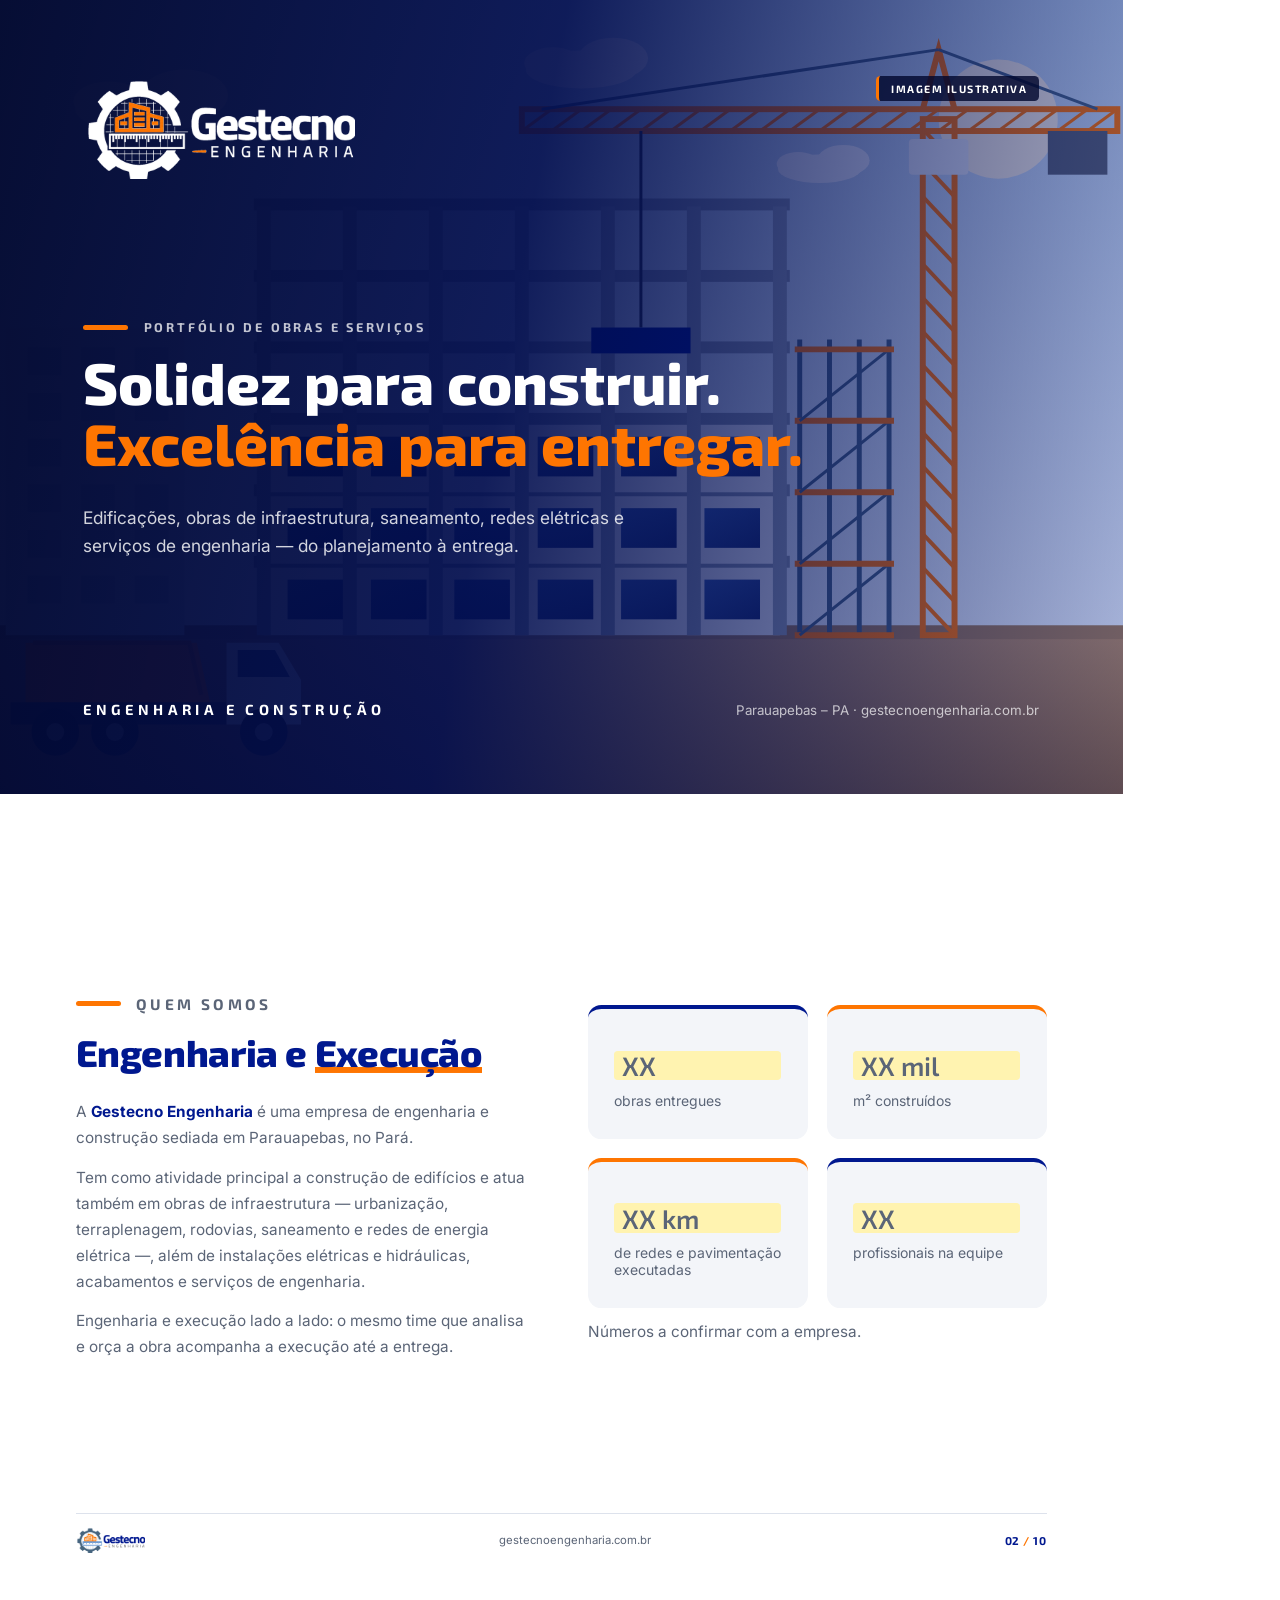
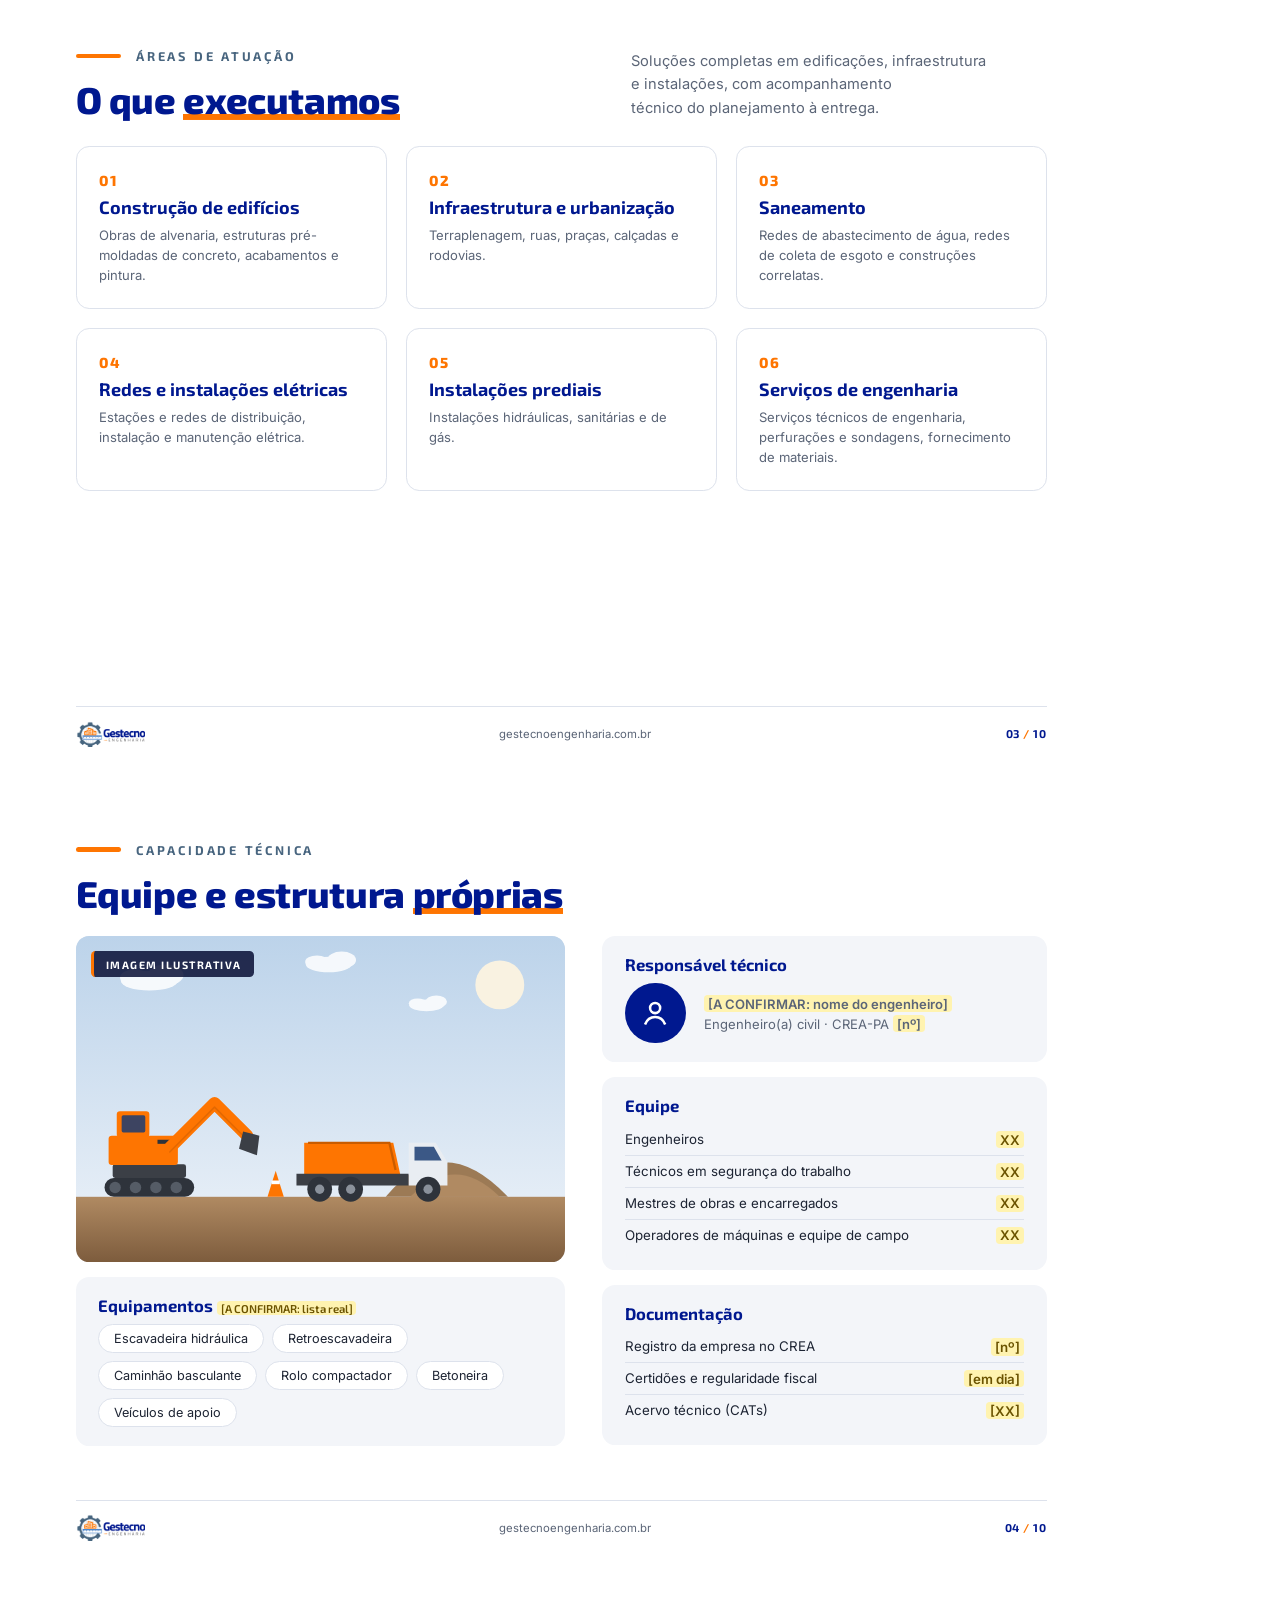
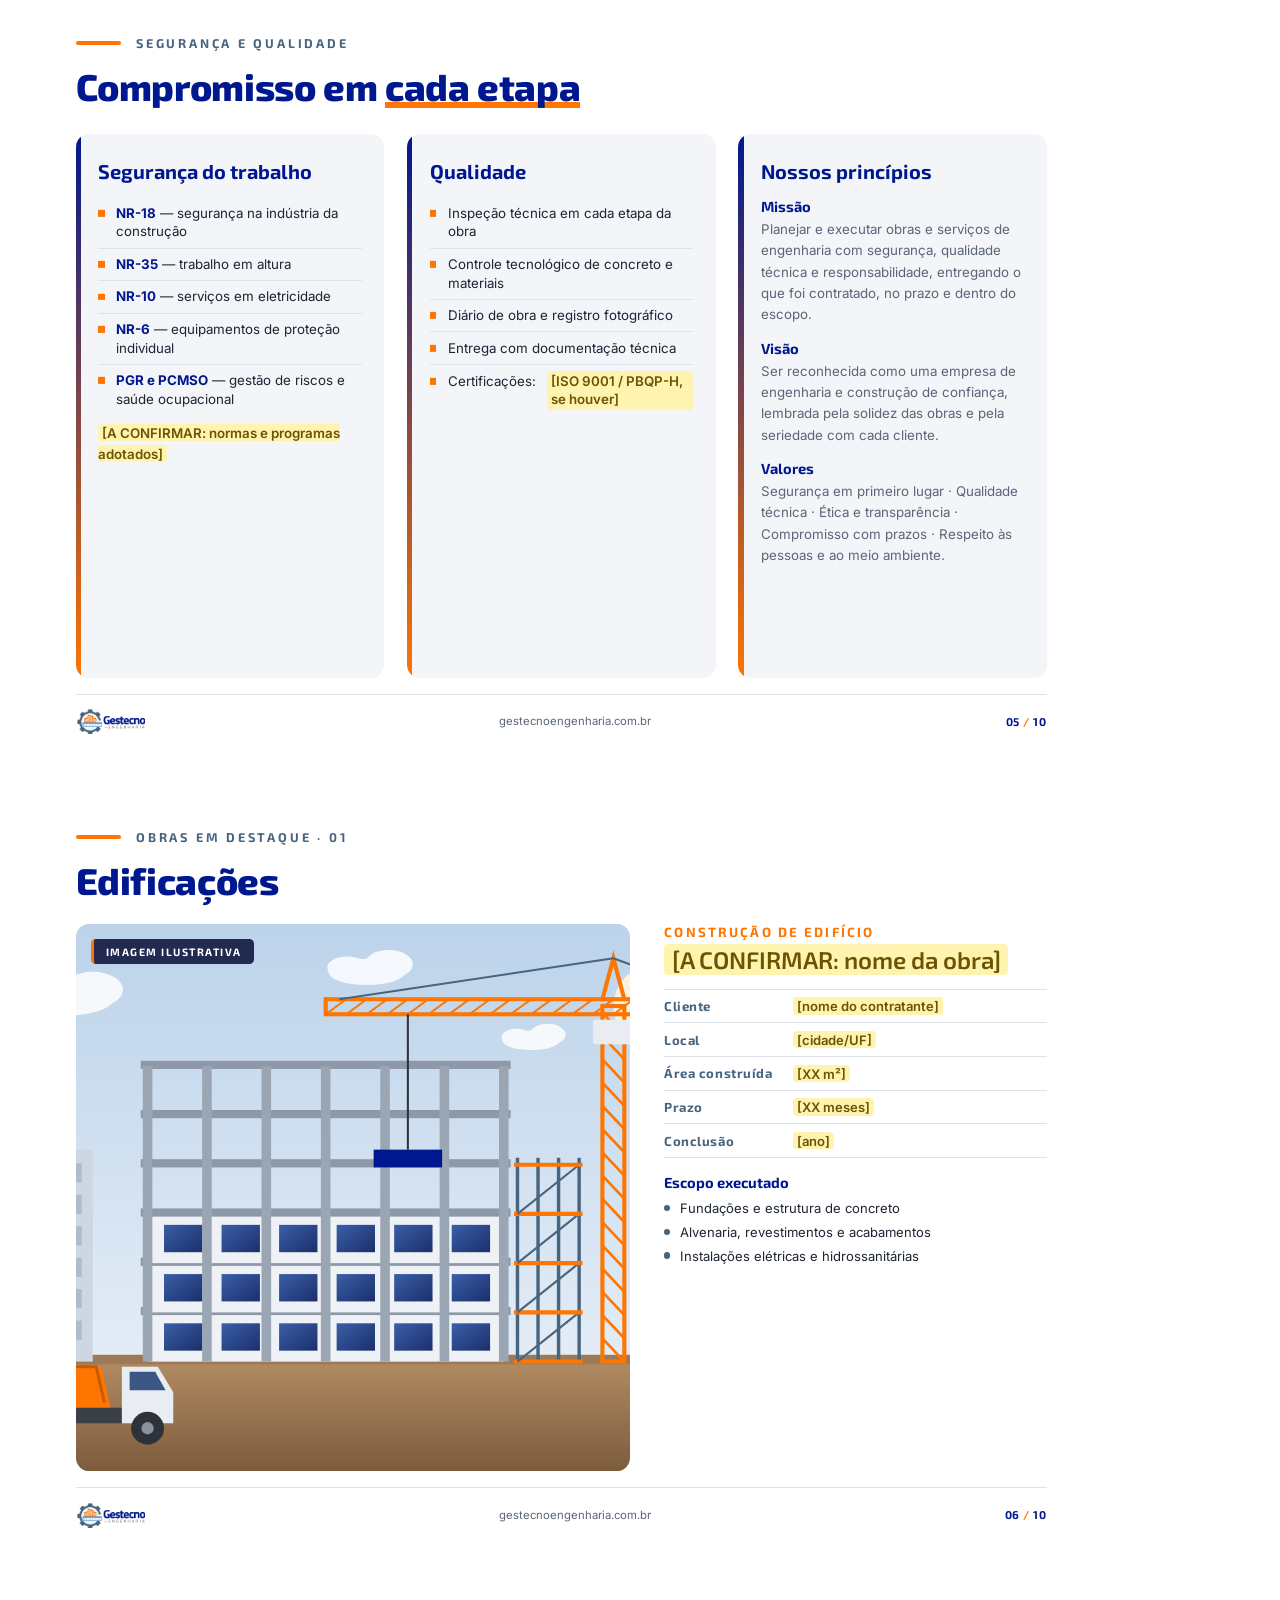
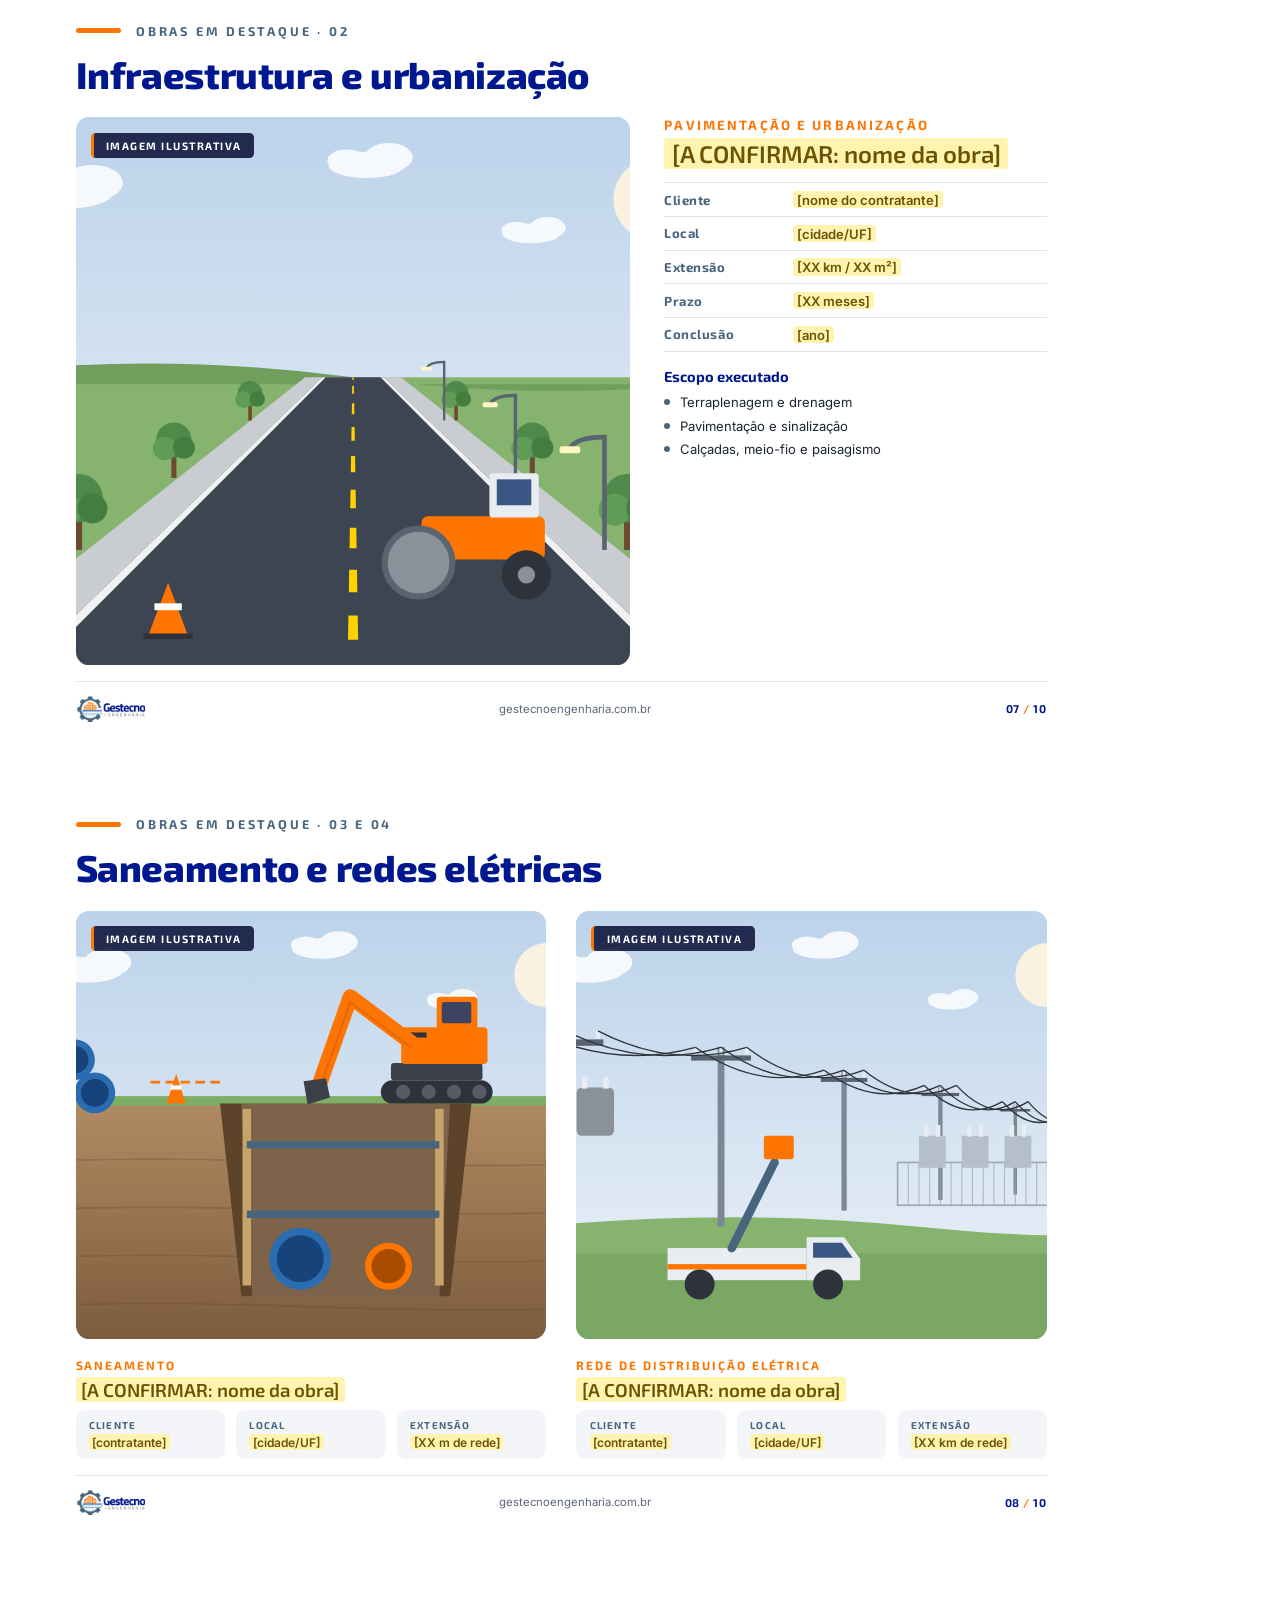
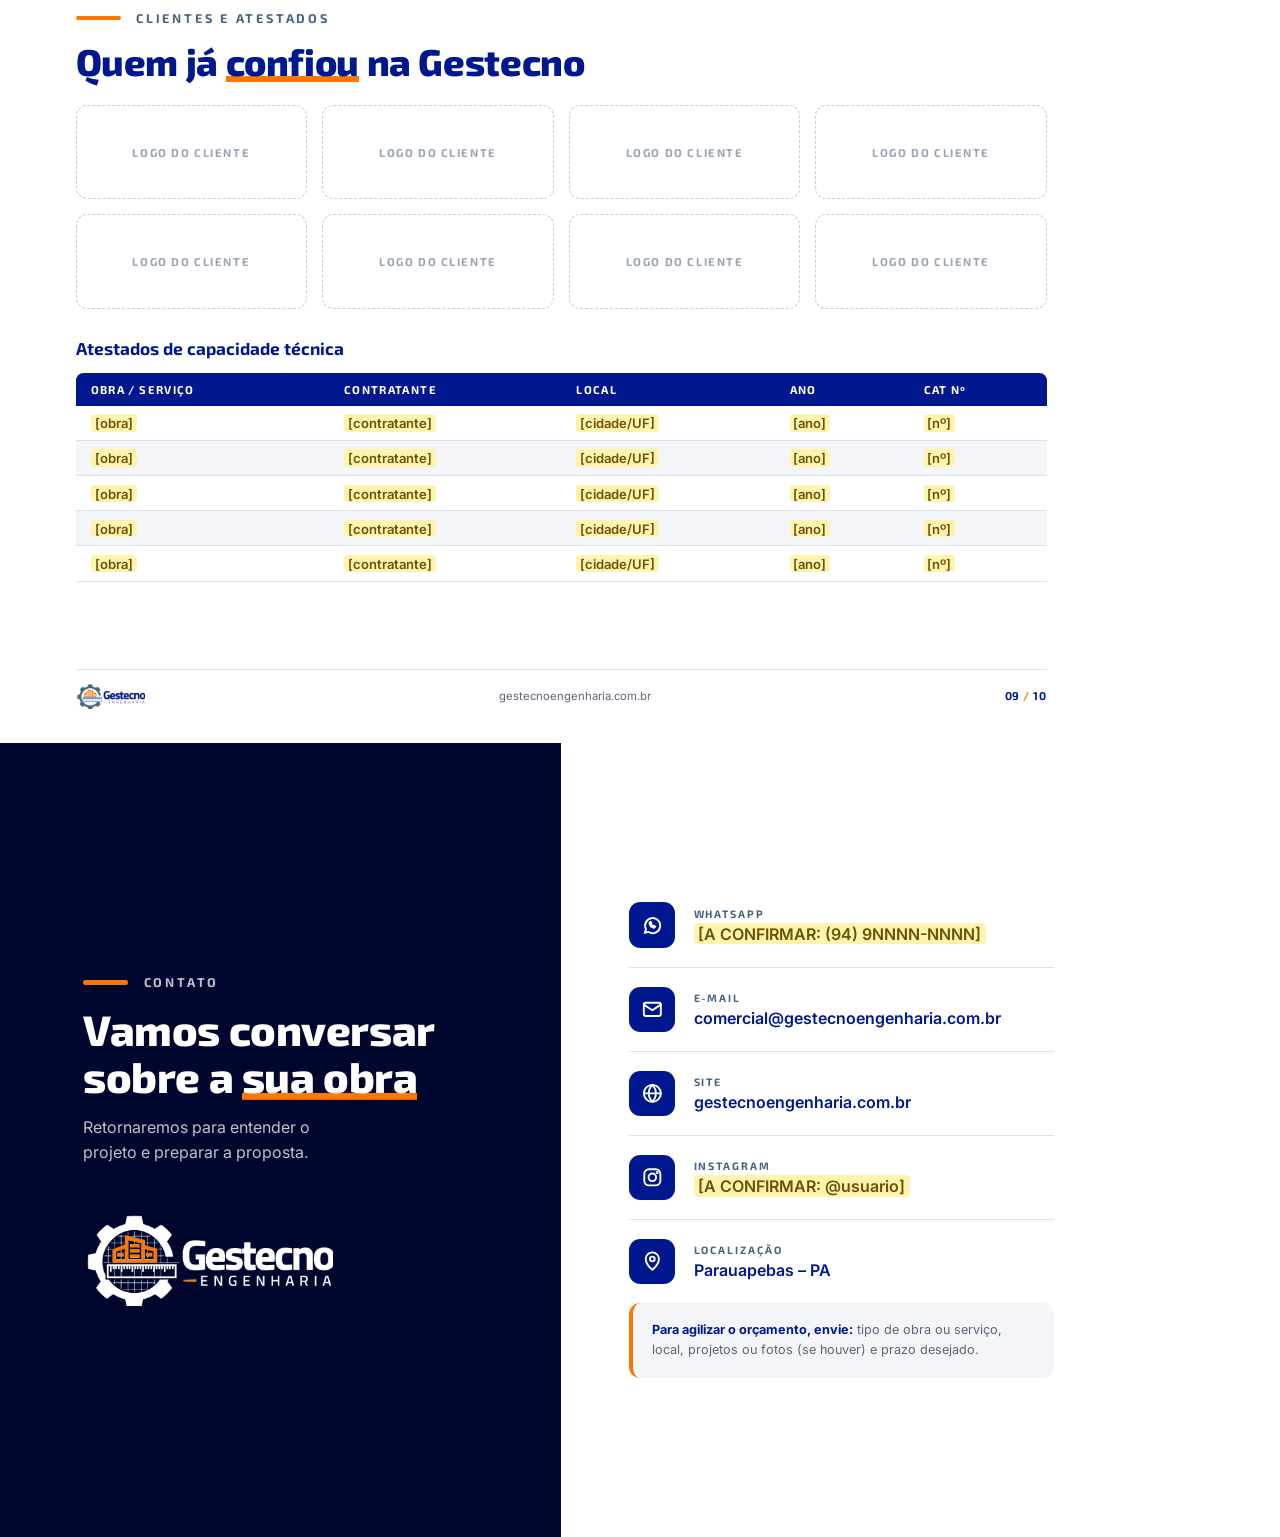
==== commit c18aa209: "Portfólio no formato de construtora: obras com ficha técnica, capacidade técnica, segurança, cliente" ====
--- a/scripts/portfolio/portfolio.html
+++ b/scripts/portfolio/portfolio.html
@@ -6,197 +6,185 @@
 <link rel="stylesheet" href="https://fonts.googleapis.com/css2?family=Exo+2:wght@500;600;700;800&family=Inter:wght@400;500;600&display=swap">
 <!--
   Fonte do portfólio em PDF (assets/portfolio/portfolio-gestecno.pdf).
-  Para gerar o PDF de novo depois de editar: veja scripts/portfolio/gerar_pdf.js.
-  Itens [A CONFIRMAR] seguem o mesmo padrão do site.
+  Para gerar o PDF de novo depois de editar: node scripts/portfolio/gerar_pdf.js
+  Ilustrações provisórias: scripts/portfolio/img/ (geradas por ilustracoes.py).
+  Itens [A CONFIRMAR] e imagens marcadas "Imagem ilustrativa" devem ser trocados
+  pelos dados e fotos reais da empresa.
 -->
 <style>
   @page { size: A4 landscape; margin: 0; }
   :root {
-    --navy: #00188f;
-    --navy-dark: #000c4d;
-    --navy-deep: #00072e;
-    --orange: #fe7501;
-    --steel: #48657f;
-    --text: #1d2433;
-    --muted: #5b6577;
-    --line: #dde2ec;
-    --soft: #f3f5f9;
-    --heading: "Exo 2", system-ui, sans-serif;
-    --body: "Inter", system-ui, sans-serif;
+    --navy: #00188f; --navy-dark: #000c4d; --navy-deep: #00072e;
+    --orange: #fe7501; --steel: #48657f;
+    --text: #1d2433; --muted: #5b6577; --line: #dde2ec; --soft: #f3f5f9;
+    --heading: "Exo 2", system-ui, sans-serif; --body: "Inter", system-ui, sans-serif;
   }
   * { box-sizing: border-box; }
   html, body { margin: 0; padding: 0; background: #fff; }
   body { font-family: var(--body); color: var(--text); -webkit-print-color-adjust: exact; print-color-adjust: exact; }
   h1, h2, h3 { font-family: var(--heading); margin: 0; line-height: 1.1; color: var(--navy); }
   p { margin: 0; }
-  ul { margin: 0; padding: 0; list-style: none; }
-
-  .page {
-    width: 297mm; height: 210mm; position: relative; overflow: hidden;
-    page-break-after: always; break-after: page;
-    padding: 18mm 20mm 22mm;
-    display: flex; flex-direction: column;
-  }
+  ul, ol { margin: 0; padding: 0; list-style: none; }
+
+  .page { width: 297mm; height: 210mm; position: relative; overflow: hidden; page-break-after: always; break-after: page; padding: 16mm 20mm 24mm; display: flex; flex-direction: column; }
   .page:last-child { page-break-after: auto; break-after: auto; }
-
-  /* Rodapé das páginas internas */
-  .foot {
-    position: absolute; left: 20mm; right: 20mm; bottom: 9mm;
-    display: flex; align-items: center; justify-content: space-between;
-    font-size: 8.5pt; color: var(--muted); border-top: 1px solid var(--line); padding-top: 3.5mm;
-  }
+  .foot { position: absolute; left: 20mm; right: 20mm; bottom: 9mm; display: flex; align-items: center; justify-content: space-between; font-size: 8.5pt; color: var(--muted); border-top: 1px solid var(--line); padding-top: 3.5mm; }
   .foot img { height: 7mm; }
   .foot__num { font-family: var(--heading); font-weight: 700; color: var(--navy); letter-spacing: .08em; }
   .foot__num span { color: var(--orange); }
   .page--dark .foot { border-top-color: rgba(255,255,255,.15); color: rgba(255,255,255,.65); }
   .page--dark .foot__num { color: #fff; }
 
-  .eyebrow {
-    display: flex; align-items: center; gap: 4mm;
-    font-family: var(--heading); font-weight: 700; font-size: 9.5pt;
-    letter-spacing: .22em; text-transform: uppercase; color: var(--steel); margin-bottom: 5mm;
-  }
+  .eyebrow { display: flex; align-items: center; gap: 4mm; font-family: var(--heading); font-weight: 700; font-size: 9.5pt; letter-spacing: .22em; text-transform: uppercase; color: var(--steel); margin-bottom: 4mm; }
   .eyebrow::before { content: ""; width: 12mm; height: 1.2mm; background: var(--orange); border-radius: 1mm; }
   .eyebrow--light { color: rgba(255,255,255,.75); }
-  .title { font-size: 30pt; font-weight: 800; letter-spacing: -.01em; text-wrap: balance; }
+  .title { font-size: 28pt; font-weight: 800; letter-spacing: -.01em; text-wrap: balance; }
   .accent { background: linear-gradient(var(--orange), var(--orange)) 0 92% / 100% .16em no-repeat; padding-bottom: .04em; }
-  .lead { font-size: 13pt; line-height: 1.6; color: var(--muted); max-width: 150mm; margin-top: 6mm; text-wrap: balance; }
-
+  .lead { font-size: 12pt; line-height: 1.6; color: var(--muted); max-width: 150mm; margin-top: 4mm; text-wrap: balance; }
+  .head-split { display: flex; justify-content: space-between; align-items: flex-end; gap: 10mm; }
+  .head-split .lead { margin-top: 0; max-width: 110mm; font-size: 11pt; }
   .tbc { background: #fff3b0; color: #6b5300; padding: .05em .3em; border-radius: 1mm; font-weight: 600; }
-
-  /* ---------- 1. Capa ---------- */
+  .muted-note { font-size: 8.5pt; color: var(--muted); }
+
+  /* Imagem ilustrativa: selo em todas as imagens provisórias */
+  .ill { position: relative; overflow: hidden; border-radius: 3.5mm; background: #dfe6ef; }
+  .ill img { width: 100%; height: 100%; object-fit: cover; display: block; }
+  .ill::after { content: "Imagem ilustrativa"; position: absolute; left: 4mm; top: 4mm; background: rgba(0,7,46,.82); color: #fff; font-family: var(--heading); font-weight: 700; font-size: 8pt; letter-spacing: .14em; text-transform: uppercase; padding: 1.6mm 3.2mm; border-radius: 1.2mm; border-left: 1mm solid var(--orange); }
+
+  /* 1. Capa */
   .cover { padding: 0; background: var(--navy-deep); color: #fff; }
-  .cover__bg { position: absolute; inset: 0; width: 100%; height: 100%; object-fit: cover; opacity: .55; }
-  .cover__shade { position: absolute; inset: 0; background: linear-gradient(100deg, rgba(0,7,46,.97) 0%, rgba(0,12,77,.9) 48%, rgba(0,24,143,.35) 100%); }
+  .cover__bg { position: absolute; inset: 0; width: 100%; height: 100%; object-fit: cover; }
+  .cover__shade { position: absolute; inset: 0; background: linear-gradient(100deg, rgba(0,7,46,.97) 0%, rgba(0,12,77,.92) 45%, rgba(0,24,143,.25) 100%); }
   .cover__inner { position: relative; height: 100%; padding: 20mm 22mm; display: flex; flex-direction: column; }
   .cover__logo { width: 72mm; }
-  .cover__body { margin-top: auto; margin-bottom: auto; }
+  .cover__body { margin: auto 0; }
   .cover__title { color: #fff; font-size: 44pt; font-weight: 800; line-height: 1.05; }
   .cover__title span { color: var(--orange); display: block; }
   .cover__sub { margin-top: 8mm; font-size: 13pt; line-height: 1.6; color: rgba(255,255,255,.82); max-width: 150mm; }
   .cover__bar { display: flex; justify-content: space-between; align-items: flex-end; font-size: 10pt; color: rgba(255,255,255,.7); }
   .cover__tag { font-family: var(--heading); font-weight: 700; letter-spacing: .3em; text-transform: uppercase; color: #fff; font-size: 11pt; }
-  .cover__tag::before { content: ""; display: inline-block; width: 12mm; height: 1.2mm; background: var(--orange); vertical-align: middle; margin-right: 4mm; border-radius: 1mm; }
-
-  /* ---------- 2. Quem somos ---------- */
-  .split { display: grid; grid-template-columns: 1.05fr .95fr; gap: 14mm; height: 100%; }
-  .about__text p + p { margin-top: 4mm; }
-  .about__text p { font-size: 12pt; line-height: 1.7; color: var(--muted); }
-  .about__text strong { color: var(--navy); }
-  .about__img { border-radius: 4mm; overflow: hidden; position: relative; }
-  .about__img img { width: 100%; height: 100%; object-fit: cover; object-position: left bottom; display: block; }
-  .about__img::after { content: ""; position: absolute; left: 0; bottom: 0; width: 40%; height: 2.2mm; background: var(--orange); }
-  .check { margin-top: 7mm; display: grid; gap: 3mm; }
-  .check li { display: flex; gap: 3mm; align-items: center; font-weight: 600; color: var(--navy); font-size: 11.5pt; }
-  .check li::before { content: ""; flex: none; width: 5.5mm; height: 5.5mm; border-radius: 50%; background: var(--orange) url("data:image/svg+xml,%3Csvg xmlns='http://www.w3.org/2000/svg' viewBox='0 0 24 24' fill='none' stroke='white' stroke-width='3.5' stroke-linecap='round' stroke-linejoin='round'%3E%3Cpath d='M5 12l5 5L20 7'/%3E%3C/svg%3E") center / 60% no-repeat; }
-
-  /* ---------- 3. MVV ---------- */
-  .mvv { display: grid; grid-template-columns: repeat(3, 1fr); gap: 7mm; margin-top: 10mm; flex: 1; }
-  .mvv__card { background: var(--soft); border-radius: 4mm; padding: 11mm 10mm; position: relative; overflow: hidden; }
-  .mvv__card::before { content: ""; position: absolute; left: 0; top: 0; bottom: 0; width: 1.4mm; background: linear-gradient(var(--navy), var(--orange)); }
-  .mvv__num { font-family: var(--heading); font-weight: 800; font-size: 40pt; color: rgba(0,24,143,.12); line-height: 1; }
-  .mvv__card h3 { font-size: 22pt; margin: 4mm 0 6mm; }
-  .mvv__card p { font-size: 13pt; line-height: 1.75; color: var(--muted); }
-  .values li { display: flex; gap: 3mm; align-items: center; font-size: 12.5pt; color: var(--text); padding: 3.2mm 0; border-bottom: 1px solid var(--line); }
-  .values li:last-child { border-bottom: 0; }
-  .values li::before { content: ""; width: 2mm; height: 2mm; background: var(--orange); flex: none; }
-
-  /* ---------- 4. Serviços ---------- */
-  .head-split { display: flex; justify-content: space-between; align-items: flex-end; gap: 10mm; }
-  .head-split .lead { margin-top: 0; max-width: 115mm; font-size: 11.5pt; }
-  .services { display: grid; grid-template-columns: repeat(3, 1fr); gap: 5mm; margin-top: 8mm; }
-  .svc { border: 1px solid var(--line); border-radius: 3.5mm; padding: 5.5mm 6mm; background: #fff; }
-  .svc__num { font-family: var(--heading); font-weight: 800; color: var(--orange); font-size: 11pt; letter-spacing: .1em; }
-  .svc h3 { font-size: 13.5pt; margin: 2mm 0 1.5mm; }
-  .svc p { font-size: 9.5pt; color: var(--muted); line-height: 1.5; }
-  .svc ul { margin-top: 3mm; border-top: 1px solid var(--line); padding-top: 2.5mm; display: grid; gap: 1.2mm; }
-  .svc li { font-size: 9.5pt; color: var(--text); display: flex; gap: 2.5mm; align-items: center; }
-  .svc li::before { content: ""; width: 1.6mm; height: 1.6mm; border-radius: 50%; background: var(--steel); flex: none; }
-
-  /* ---------- 5. Como trabalhamos ---------- */
-  .steps { display: grid; grid-template-columns: repeat(4, 1fr); gap: 8mm; margin-top: 22mm; position: relative; }
-  .steps::before { content: ""; position: absolute; top: 11mm; left: 11mm; right: 9mm; height: .6mm; background: repeating-linear-gradient(90deg, var(--line) 0 3mm, transparent 3mm 5mm); }
-  .step { position: relative; }
-  .step__num { width: 22mm; height: 22mm; border-radius: 50%; background: var(--navy); color: #fff; display: grid; place-items: center; font-family: var(--heading); font-weight: 800; font-size: 20pt; box-shadow: 0 0 0 2.5mm #e6eaf6; position: relative; }
-  .step:last-child .step__num { background: var(--orange); box-shadow: 0 0 0 2.5mm #ffe6d1; }
-  .step h3 { font-size: 18pt; margin: 10mm 0 4mm; }
-  .step p { font-size: 13pt; line-height: 1.65; color: var(--muted); }
-  .note { margin-top: auto; margin-bottom: 8mm; background: var(--soft); border-radius: 3.5mm; padding: 6mm 8mm; display: flex; gap: 6mm; align-items: center; }
-  .note strong { font-family: var(--heading); color: var(--navy); font-size: 15pt; white-space: nowrap; }
-  .note p { font-size: 12pt; color: var(--muted); line-height: 1.6; }
-
-  /* ---------- 6. Diferenciais ---------- */
-  .page--dark { background: radial-gradient(120% 140% at 100% 0%, #0a2bb0 0%, var(--navy-dark) 45%, var(--navy-deep) 100%); color: #fff; }
-  .page--dark .title { color: #fff; }
-  .page--dark .lead { color: rgba(255,255,255,.75); }
-  .adv { display: grid; grid-template-columns: repeat(3, 1fr); gap: 9mm; margin-top: auto; margin-bottom: 12mm; }
-  .chips { display: flex; flex-wrap: wrap; gap: 3mm; margin-top: 10mm; max-width: 200mm; }
-  .chips li { border: 1px solid rgba(255,255,255,.25); border-radius: 20mm; padding: 2.5mm 6mm; font-size: 11pt; color: #fff; font-weight: 500; }
-  .adv__item { border-top: .8mm solid var(--orange); padding-top: 6mm; }
-  .adv__num { font-family: var(--heading); font-weight: 800; font-size: 44pt; color: rgba(255,255,255,.14); line-height: 1; }
-  .adv__item h3 { color: #fff; font-size: 19pt; margin: 4mm 0 3mm; }
-  .adv__item p { color: rgba(255,255,255,.75); font-size: 12.5pt; line-height: 1.65; }
-  .grid-deco { position: absolute; right: -10mm; top: -10mm; width: 120mm; height: 120mm; opacity: .12;
-    background-image: linear-gradient(rgba(255,255,255,.6) 1px, transparent 1px), linear-gradient(90deg, rgba(255,255,255,.6) 1px, transparent 1px);
-    background-size: 8mm 8mm; -webkit-mask-image: radial-gradient(circle at 70% 30%, #000 0, transparent 70%); mask-image: radial-gradient(circle at 70% 30%, #000 0, transparent 70%); }
-
-  /* ---------- 7–8. Obras ---------- */
-  .works { display: grid; grid-template-columns: repeat(3, 1fr); gap: 5mm; margin-top: 7mm; flex: 1; min-height: 0; }
-  .work { display: flex; flex-direction: column; border-radius: 3.5mm; overflow: hidden; border: 1px solid var(--line); }
-  .work img { width: 100%; flex: 1; min-height: 0; object-fit: cover; object-position: left bottom; display: block; }
-  .work figcaption { padding: 4mm 5mm 5mm; font-size: 9pt; line-height: 1.7; }
-  .work figcaption strong { display: block; font-family: var(--heading); font-size: 11pt; color: var(--navy); margin-bottom: 1mm; }
-  .works-note { font-size: 8.5pt; color: var(--muted); margin-top: 3mm; margin-bottom: 6mm; }
-
-  /* ---------- 9. Proposta ---------- */
-  .ask { display: grid; grid-template-columns: repeat(2, 1fr); gap: 5mm; margin-top: 8mm; }
-  .ask li { display: flex; gap: 6mm; align-items: center; background: var(--soft); border-radius: 3.5mm; padding: 9mm 8mm; }
-  .ask__ico { width: 13mm; height: 13mm; border-radius: 3mm; background: var(--navy); display: grid; place-items: center; flex: none; }
-  .ask__ico svg { width: 6.5mm; height: 6.5mm; stroke: #fff; fill: none; stroke-width: 2; stroke-linecap: round; stroke-linejoin: round; }
-  .ask strong { font-family: var(--heading); color: var(--navy); font-size: 15pt; display: block; margin-bottom: 1mm; }
-  .ask span { font-size: 11.5pt; color: var(--muted); }
-  .cta-strip { margin-top: auto; margin-bottom: 8mm; background: var(--orange); color: var(--navy-deep); border-radius: 3.5mm; padding: 7mm 9mm; display: flex; justify-content: space-between; align-items: center; gap: 8mm; }
-  .cta-strip > span { text-align: right; line-height: 1.7; }
-  .cta-strip strong { font-family: var(--heading); font-size: 17pt; font-weight: 800; }
-  .cta-strip span { font-size: 11pt; font-weight: 600; }
-
-  /* ---------- 10. Contato ---------- */
+  .cover__badge { position: absolute; right: 22mm; top: 20mm; font-family: var(--heading); font-weight: 700; font-size: 8pt; letter-spacing: .14em; text-transform: uppercase; background: rgba(0,7,46,.8); padding: 1.6mm 3.2mm; border-radius: 1.2mm; border-left: 1mm solid var(--orange); }
+
+  /* 2. Quem somos + números */
+  .about { display: grid; grid-template-columns: 1fr 1fr; gap: 14mm; flex: 1; align-items: center; }
+  .about p { font-size: 11.5pt; line-height: 1.7; color: var(--muted); }
+  .about p + p { margin-top: 3.5mm; }
+  .about strong { color: var(--navy); }
+  .stats { display: grid; grid-template-columns: 1fr 1fr; gap: 5mm; }
+  .stat { background: var(--soft); border-radius: 3.5mm; padding: 8mm 7mm; border-top: 1.2mm solid var(--navy); }
+  .stat:nth-child(2), .stat:nth-child(3) { border-top-color: var(--orange); }
+  .stat b { font-family: var(--heading); font-size: 30pt; font-weight: 800; color: var(--navy); display: block; line-height: 1; }
+  .stat b .tbc { font-size: 20pt; }
+  .stat span { display: block; margin-top: 3mm; font-size: 10.5pt; color: var(--muted); }
+
+  /* 3. Áreas de atuação */
+  .areas { display: grid; grid-template-columns: repeat(3, 1fr); gap: 5mm; margin-top: 7mm; }
+  .area { border: 1px solid var(--line); border-radius: 3.5mm; padding: 6mm; }
+  .area__num { font-family: var(--heading); font-weight: 800; color: var(--orange); font-size: 11pt; letter-spacing: .1em; }
+  .area h3 { font-size: 13.5pt; margin: 2mm 0 2mm; }
+  .area p { font-size: 9.8pt; color: var(--muted); line-height: 1.55; }
+
+  /* 4. Capacidade técnica */
+  .cap { display: grid; grid-template-columns: 1.1fr 1fr; gap: 10mm; flex: 1; min-height: 0; margin-top: 6mm; }
+  .cap__col { display: flex; flex-direction: column; gap: 4mm; }
+  .box { background: var(--soft); border-radius: 3.5mm; padding: 5mm 6mm; }
+  .box h3 { font-size: 12.5pt; margin-bottom: 2.5mm; }
+  .rt { display: flex; gap: 5mm; align-items: center; }
+  .rt__avatar { width: 16mm; height: 16mm; border-radius: 50%; background: var(--navy); flex: none; display: grid; place-items: center; }
+  .rt__avatar svg { width: 8mm; height: 8mm; stroke: #fff; fill: none; stroke-width: 2; }
+  .rt b { display: block; font-size: 11.5pt; color: var(--navy); }
+  .rt span { font-size: 9.8pt; color: var(--muted); }
+  .rows li { display: flex; justify-content: space-between; gap: 4mm; font-size: 10pt; padding: 1.8mm 0; border-bottom: 1px solid var(--line); }
+  .rows li:last-child { border-bottom: 0; }
+  .rows li span:first-child { color: var(--text); }
+  .tags { display: flex; flex-wrap: wrap; gap: 2mm; }
+  .tags li { background: #fff; border: 1px solid var(--line); border-radius: 10mm; padding: 1.6mm 4mm; font-size: 9.5pt; }
+
+  /* 5. Segurança e qualidade */
+  .sq { display: grid; grid-template-columns: 1fr 1fr 1fr; gap: 6mm; margin-top: 7mm; flex: 1; }
+  .sq__card { border-radius: 3.5mm; padding: 7mm 6mm; background: var(--soft); position: relative; overflow: hidden; }
+  .sq__card::before { content: ""; position: absolute; left: 0; top: 0; bottom: 0; width: 1.4mm; background: linear-gradient(var(--navy), var(--orange)); }
+  .sq__card h3 { font-size: 15pt; margin-bottom: 4mm; }
+  .sq__card p { font-size: 10pt; color: var(--muted); line-height: 1.6; }
+  .dots li { display: flex; gap: 3mm; align-items: baseline; font-size: 10pt; padding: 1.7mm 0; border-bottom: 1px solid var(--line); line-height: 1.4; }
+  .dots li:last-child { border-bottom: 0; }
+  .dots li::before { content: ""; width: 1.8mm; height: 1.8mm; background: var(--orange); flex: none; transform: translateY(-.3mm); }
+  .dots li b { color: var(--navy); }
+  .mvv-mini h4 { font-family: var(--heading); color: var(--navy); font-size: 11pt; margin: 0 0 1mm; }
+  .mvv-mini p + h4 { margin-top: 3.5mm; }
+
+  /* 6–7. Obra em destaque */
+  .feat { display: grid; grid-template-columns: 1.45fr 1fr; gap: 9mm; flex: 1; min-height: 0; margin-top: 6mm; }
+  .feat .ill { height: 100%; }
+  .ficha { display: flex; flex-direction: column; }
+  .ficha__kind { font-family: var(--heading); font-weight: 700; color: var(--orange); font-size: 10pt; letter-spacing: .16em; text-transform: uppercase; }
+  .ficha h3 { font-size: 18pt; margin: 2mm 0 4mm; }
+  .ficha dl { margin: 0; display: grid; grid-template-columns: 34mm 1fr; border-top: 1px solid var(--line); }
+  .ficha dt, .ficha dd { margin: 0; padding: 2.2mm 0; border-bottom: 1px solid var(--line); font-size: 9.8pt; }
+  .ficha dt { font-family: var(--heading); font-weight: 700; color: var(--steel); letter-spacing: .04em; }
+  .ficha .scope { margin-top: 4mm; }
+  .ficha .scope h4 { font-family: var(--heading); color: var(--navy); font-size: 11pt; margin: 0 0 1.5mm; }
+  .ficha .scope li { font-size: 9.8pt; padding: 1mm 0; display: flex; gap: 2.5mm; align-items: center; }
+  .ficha .scope li::before { content: ""; width: 1.6mm; height: 1.6mm; border-radius: 50%; background: var(--steel); flex: none; }
+
+  /* 8. Duas obras */
+  .duo { display: grid; grid-template-columns: 1fr 1fr; gap: 8mm; flex: 1; min-height: 0; margin-top: 6mm; }
+  .duo__item { display: flex; flex-direction: column; min-height: 0; }
+  .duo__item .ill { flex: 1; min-height: 0; }
+  .duo__info { padding-top: 4mm; }
+  .duo__info .ficha__kind { font-size: 9pt; }
+  .duo__info h3 { font-size: 14pt; margin: 1.5mm 0 2.5mm; }
+  .mini { display: grid; grid-template-columns: repeat(3, 1fr); gap: 3mm; }
+  .mini div { background: var(--soft); border-radius: 2.5mm; padding: 2.5mm 3.5mm; font-size: 9pt; }
+  .mini small { display: block; font-family: var(--heading); font-weight: 700; color: var(--steel); font-size: 7.5pt; letter-spacing: .12em; text-transform: uppercase; margin-bottom: .8mm; }
+
+  /* 9. Clientes e atestados */
+  .clients { display: grid; grid-template-columns: repeat(4, 1fr); gap: 4mm; margin-top: 6mm; }
+  .client { height: 25mm; border: 1.5px dashed #c3cbd8; border-radius: 3mm; display: grid; place-items: center; font-family: var(--heading); font-weight: 700; font-size: 8.5pt; letter-spacing: .14em; color: #9aa4b4; text-transform: uppercase; }
+  .table { width: 100%; border-collapse: collapse; margin-top: 4mm; font-size: 9.8pt; }
+  .table th { text-align: left; font-family: var(--heading); font-size: 8.5pt; letter-spacing: .12em; text-transform: uppercase; color: #fff; background: var(--navy); padding: 2.6mm 4mm; }
+  .table th:first-child { border-radius: 2mm 0 0 0; } .table th:last-child { border-radius: 0 2mm 0 0; }
+  .table td { padding: 2.4mm 4mm; border-bottom: 1px solid var(--line); }
+  .table tr:nth-child(even) td { background: var(--soft); }
+  .sub { font-family: var(--heading); color: var(--navy); font-size: 13pt; margin-top: 8mm; }
+
+  /* 10. Contato */
   .back { padding: 0; background: var(--navy-deep); color: #fff; }
   .back__inner { position: relative; height: 100%; display: grid; grid-template-columns: 1fr 1fr; }
   .back__left { padding: 22mm; display: flex; flex-direction: column; justify-content: center; }
-  .back__left .title { color: #fff; font-size: 34pt; }
+  .back__left .title { color: #fff; font-size: 32pt; }
   .back__left .lead { color: rgba(255,255,255,.75); }
-  .back__logo { width: 70mm; margin-top: 14mm; }
-  .back__right { background: #fff; color: var(--text); padding: 22mm 20mm; display: flex; flex-direction: column; justify-content: center; gap: 6mm; }
-  .contact { display: flex; gap: 5mm; align-items: center; padding-bottom: 6mm; border-bottom: 1px solid var(--line); }
-  .contact:last-child { border-bottom: 0; padding-bottom: 0; }
-  .contact .ask__ico { background: var(--navy); }
+  .back__logo { width: 66mm; margin-top: 12mm; }
+  .back__right { background: #fff; color: var(--text); padding: 18mm 18mm; display: flex; flex-direction: column; justify-content: center; gap: 5mm; }
+  .contact { display: flex; gap: 5mm; align-items: center; padding-bottom: 5mm; border-bottom: 1px solid var(--line); }
+  .ico { width: 12mm; height: 12mm; border-radius: 3mm; background: var(--navy); display: grid; place-items: center; flex: none; }
+  .ico svg { width: 6mm; height: 6mm; stroke: #fff; fill: none; stroke-width: 2; stroke-linecap: round; stroke-linejoin: round; }
   .contact small { display: block; font-family: var(--heading); font-weight: 700; letter-spacing: .18em; text-transform: uppercase; font-size: 8pt; color: var(--steel); margin-bottom: 1mm; }
-  .contact b { font-size: 12.5pt; color: var(--navy); font-weight: 600; }
+  .contact b { font-size: 12pt; color: var(--navy); font-weight: 600; }
+  .quote { background: var(--soft); border-radius: 3mm; padding: 4.5mm 5mm; font-size: 9.5pt; color: var(--muted); line-height: 1.6; border-left: 1.2mm solid var(--orange); }
+  .quote b { color: var(--navy); }
 </style>
 </head>
 <body>
 
-<!-- svg sprite -->
 <svg width="0" height="0" style="position:absolute">
-  <symbol id="i-building" viewBox="0 0 24 24"><path d="M4 21V5a1 1 0 0 1 1-1h9a1 1 0 0 1 1 1v16"/><path d="M15 10h4a1 1 0 0 1 1 1v10"/><path d="M3 21h18"/><path d="M8 8h3M8 12h3M8 16h3"/></symbol>
-  <symbol id="i-pin" viewBox="0 0 24 24"><path d="M12 21s-7-6.1-7-11.5A7 7 0 0 1 19 9.5C19 14.9 12 21 12 21z"/><circle cx="12" cy="9.5" r="2.5"/></symbol>
-  <symbol id="i-clip" viewBox="0 0 24 24"><rect x="5" y="4" width="14" height="17" rx="2"/><path d="M9 4V3h6v1"/><path d="M9 10h6M9 14h6M9 18h4"/></symbol>
-  <symbol id="i-clock" viewBox="0 0 24 24"><circle cx="12" cy="12" r="9"/><path d="M12 7v5l3 2"/></symbol>
+  <symbol id="i-user" viewBox="0 0 24 24"><circle cx="12" cy="8" r="4"/><path d="M4 21c1.5-4 4.5-6 8-6s6.5 2 8 6"/></symbol>
   <symbol id="i-wa" viewBox="0 0 24 24"><path d="M4 20l1.3-3.9A8 8 0 1 1 8 19z"/><path d="M9 9.5c0 2.5 2.5 5 5 5l1.2-1.2-1.8-.9-.7.7c-1-.4-1.9-1.3-2.3-2.3l.7-.7-.9-1.8z"/></symbol>
   <symbol id="i-mail" viewBox="0 0 24 24"><rect x="3" y="5" width="18" height="14" rx="2"/><path d="M3 7l9 6 9-6"/></symbol>
   <symbol id="i-globe" viewBox="0 0 24 24"><circle cx="12" cy="12" r="9"/><path d="M3 12h18M12 3c2.5 2.6 3.8 5.6 3.8 9s-1.3 6.4-3.8 9c-2.5-2.6-3.8-5.6-3.8-9S9.5 5.6 12 3z"/></symbol>
   <symbol id="i-ig" viewBox="0 0 24 24"><rect x="3.5" y="3.5" width="17" height="17" rx="5"/><circle cx="12" cy="12" r="4"/><circle cx="17.2" cy="6.8" r=".6"/></symbol>
+  <symbol id="i-pin" viewBox="0 0 24 24"><path d="M12 21s-7-6.1-7-11.5A7 7 0 0 1 19 9.5C19 14.9 12 21 12 21z"/><circle cx="12" cy="9.5" r="2.5"/></symbol>
 </svg>
 
 <!-- 1. CAPA -->
 <section class="page cover">
-  <img class="cover__bg" src="../../assets/img/hero.webp" alt="">
+  <img class="cover__bg" src="img/edificacao.svg" alt="">
   <div class="cover__shade"></div>
+  <span class="cover__badge">Imagem ilustrativa</span>
   <div class="cover__inner">
     <img class="cover__logo" src="../../assets/img/logo-gestecno-branca.png" alt="Gestecno Engenharia">
     <div class="cover__body">
-      <p class="eyebrow eyebrow--light">Portfólio institucional</p>
+      <p class="eyebrow eyebrow--light">Portfólio de obras e serviços</p>
       <h1 class="cover__title">Solidez para construir.<span>Excelência para entregar.</span></h1>
       <p class="cover__sub">Edificações, obras de infraestrutura, saneamento, redes elétricas e serviços de engenharia — do planejamento à entrega.</p>
     </div>
@@ -207,152 +195,221 @@
   </div>
 </section>
 
-<!-- 2. QUEM SOMOS -->
-<section class="page">
-  <div class="split">
-    <div class="about__text" style="display:flex;flex-direction:column;justify-content:center">
+<!-- 2. QUEM SOMOS + NÚMEROS -->
+<section class="page">
+  <div class="about">
+    <div>
       <p class="eyebrow">Quem somos</p>
-      <h2 class="title" style="margin-bottom:8mm">Engenharia e <span class="accent">Execução</span></h2>
+      <h2 class="title" style="margin-bottom:7mm">Engenharia e <span class="accent">Execução</span></h2>
       <p>A <strong>Gestecno Engenharia</strong> é uma empresa de engenharia e construção sediada em Parauapebas, no Pará.</p>
       <p>Tem como atividade principal a construção de edifícios e atua também em obras de infraestrutura — urbanização, terraplenagem, rodovias, saneamento e redes de energia elétrica —, além de instalações elétricas e hidráulicas, acabamentos e serviços de engenharia.</p>
-      <ul class="check">
-        <li>Serviços de engenharia e execução de obras</li>
-        <li>Edificações e infraestrutura</li>
-        <li>Acompanhamento técnico do planejamento à entrega</li>
+      <p>Engenharia e execução lado a lado: o mesmo time que analisa e orça a obra acompanha a execução até a entrega.</p>
+    </div>
+    <div>
+      <ul class="stats">
+        <li class="stat"><b><span class="tbc">XX</span></b><span>obras entregues</span></li>
+        <li class="stat"><b><span class="tbc">XX mil</span></b><span>m² construídos</span></li>
+        <li class="stat"><b><span class="tbc">XX km</span></b><span>de redes e pavimentação executadas</span></li>
+        <li class="stat"><b><span class="tbc">XX</span></b><span>profissionais na equipe</span></li>
       </ul>
-    </div>
-    <div class="about__img"><img src="../../assets/obras/obra-02.webp" alt=""></div>
+      <p class="muted-note" style="margin-top:3mm">Números a confirmar com a empresa.</p>
+    </div>
   </div>
   <div class="foot"><img src="../../assets/img/logo-gestecno.png" alt=""><span>gestecnoengenharia.com.br</span><span class="foot__num">02 <span>/</span> 10</span></div>
 </section>
 
-<!-- 3. MISSÃO, VISÃO E VALORES -->
-<section class="page">
-  <p class="eyebrow">Nossos princípios</p>
-  <h2 class="title">O que orienta <span class="accent">cada obra</span></h2>
-  <div class="mvv" style="margin-bottom:8mm">
-    <div class="mvv__card">
-      <div class="mvv__num">01</div>
-      <h3>Missão</h3>
-      <p>Planejar e executar obras e serviços de engenharia com segurança, qualidade técnica e responsabilidade, entregando a cada cliente o que foi contratado, no prazo e dentro do escopo.</p>
-    </div>
-    <div class="mvv__card">
-      <div class="mvv__num">02</div>
-      <h3>Visão</h3>
-      <p>Ser reconhecida como uma empresa de engenharia e construção de confiança, lembrada pela solidez das obras que executa e pela seriedade com que trata cada cliente.</p>
-    </div>
-    <div class="mvv__card">
-      <div class="mvv__num">03</div>
-      <h3>Valores</h3>
-      <ul class="values">
-        <li>Segurança em primeiro lugar</li>
-        <li>Qualidade técnica</li>
-        <li>Ética e transparência</li>
-        <li>Compromisso com prazos</li>
-        <li>Respeito às pessoas e ao meio ambiente</li>
+<!-- 3. ÁREAS DE ATUAÇÃO -->
+<section class="page">
+  <div class="head-split">
+    <div><p class="eyebrow">Áreas de atuação</p><h2 class="title">O que <span class="accent">executamos</span></h2></div>
+    <p class="lead">Soluções completas em edificações, infraestrutura e instalações, com acompanhamento técnico do planejamento à entrega.</p>
+  </div>
+  <ul class="areas">
+    <li class="area"><span class="area__num">01</span><h3>Construção de edifícios</h3><p>Obras de alvenaria, estruturas pré-moldadas de concreto, acabamentos e pintura.</p></li>
+    <li class="area"><span class="area__num">02</span><h3>Infraestrutura e urbanização</h3><p>Terraplenagem, ruas, praças, calçadas e rodovias.</p></li>
+    <li class="area"><span class="area__num">03</span><h3>Saneamento</h3><p>Redes de abastecimento de água, redes de coleta de esgoto e construções correlatas.</p></li>
+    <li class="area"><span class="area__num">04</span><h3>Redes e instalações elétricas</h3><p>Estações e redes de distribuição, instalação e manutenção elétrica.</p></li>
+    <li class="area"><span class="area__num">05</span><h3>Instalações prediais</h3><p>Instalações hidráulicas, sanitárias e de gás.</p></li>
+    <li class="area"><span class="area__num">06</span><h3>Serviços de engenharia</h3><p>Serviços técnicos de engenharia, perfurações e sondagens, fornecimento de materiais.</p></li>
+  </ul>
+  <div class="foot"><img src="../../assets/img/logo-gestecno.png" alt=""><span>gestecnoengenharia.com.br</span><span class="foot__num">03 <span>/</span> 10</span></div>
+</section>
+
+<!-- 4. CAPACIDADE TÉCNICA -->
+<section class="page">
+  <p class="eyebrow">Capacidade técnica</p>
+  <h2 class="title">Equipe e estrutura <span class="accent">próprias</span></h2>
+  <div class="cap">
+    <div class="cap__col">
+      <div class="ill" style="aspect-ratio:3/2"><img src="img/equipamentos.svg" alt=""></div>
+      <div class="box">
+        <h3>Equipamentos <span class="tbc" style="font-size:8.5pt">[A CONFIRMAR: lista real]</span></h3>
+        <ul class="tags"><li>Escavadeira hidráulica</li><li>Retroescavadeira</li><li>Caminhão basculante</li><li>Rolo compactador</li><li>Betoneira</li><li>Veículos de apoio</li></ul>
+      </div>
+    </div>
+    <div class="cap__col">
+      <div class="box">
+        <h3>Responsável técnico</h3>
+        <div class="rt">
+          <span class="rt__avatar"><svg><use href="#i-user"/></svg></span>
+          <div><b><span class="tbc">[A CONFIRMAR: nome do engenheiro]</span></b><span>Engenheiro(a) civil · CREA-PA <span class="tbc">[nº]</span></span></div>
+        </div>
+      </div>
+      <div class="box">
+        <h3>Equipe</h3>
+        <ul class="rows">
+          <li><span>Engenheiros</span><span class="tbc">XX</span></li>
+          <li><span>Técnicos em segurança do trabalho</span><span class="tbc">XX</span></li>
+          <li><span>Mestres de obras e encarregados</span><span class="tbc">XX</span></li>
+          <li><span>Operadores de máquinas e equipe de campo</span><span class="tbc">XX</span></li>
+        </ul>
+      </div>
+      <div class="box">
+        <h3>Documentação</h3>
+        <ul class="rows">
+          <li><span>Registro da empresa no CREA</span><span class="tbc">[nº]</span></li>
+          <li><span>Certidões e regularidade fiscal</span><span class="tbc">[em dia]</span></li>
+          <li><span>Acervo técnico (CATs)</span><span class="tbc">[XX]</span></li>
+        </ul>
+      </div>
+    </div>
+  </div>
+  <div class="foot"><img src="../../assets/img/logo-gestecno.png" alt=""><span>gestecnoengenharia.com.br</span><span class="foot__num">04 <span>/</span> 10</span></div>
+</section>
+
+<!-- 5. SEGURANÇA, QUALIDADE E PRINCÍPIOS -->
+<section class="page">
+  <p class="eyebrow">Segurança e qualidade</p>
+  <h2 class="title">Compromisso em <span class="accent">cada etapa</span></h2>
+  <div class="sq">
+    <div class="sq__card">
+      <h3>Segurança do trabalho</h3>
+      <ul class="dots">
+        <li><span><b>NR-18</b> — segurança na indústria da construção</span></li>
+        <li><span><b>NR-35</b> — trabalho em altura</span></li>
+        <li><span><b>NR-10</b> — serviços em eletricidade</span></li>
+        <li><span><b>NR-6</b> — equipamentos de proteção individual</span></li>
+        <li><span><b>PGR e PCMSO</b> — gestão de riscos e saúde ocupacional</span></li>
       </ul>
-    </div>
-  </div>
-  <div class="foot"><img src="../../assets/img/logo-gestecno.png" alt=""><span>gestecnoengenharia.com.br</span><span class="foot__num">03 <span>/</span> 10</span></div>
-</section>
-
-<!-- 4. SERVIÇOS -->
-<section class="page">
-  <div class="head-split">
-    <div>
-      <p class="eyebrow">Áreas de atuação</p>
-      <h2 class="title">Serviços</h2>
-    </div>
-    <p class="lead">Soluções completas em edificações, infraestrutura e instalações, com acompanhamento técnico do planejamento à entrega.</p>
-  </div>
-  <ul class="services">
-    <li class="svc"><span class="svc__num">01</span><h3>Construção de edifícios</h3><p>Execução de edificações, da estrutura ao acabamento.</p><ul><li>Obras de alvenaria</li><li>Estruturas pré-moldadas de concreto</li><li>Acabamentos e pintura</li></ul></li>
-    <li class="svc"><span class="svc__num">02</span><h3>Infraestrutura e urbanização</h3><p>Obras que preparam e conectam o território.</p><ul><li>Terraplenagem</li><li>Ruas, praças e calçadas</li><li>Rodovias</li></ul></li>
-    <li class="svc"><span class="svc__num">03</span><h3>Saneamento</h3><p>Redes que levam água e coletam esgoto.</p><ul><li>Redes de abastecimento de água</li><li>Redes de coleta de esgoto</li><li>Construções correlatas</li></ul></li>
-    <li class="svc"><span class="svc__num">04</span><h3>Redes e instalações elétricas</h3><p>Da distribuição de energia à instalação predial.</p><ul><li>Estações e redes de distribuição</li><li>Instalação elétrica</li><li>Manutenção elétrica</li></ul></li>
-    <li class="svc"><span class="svc__num">05</span><h3>Instalações prediais</h3><p>Sistemas que fazem a edificação funcionar.</p><ul><li>Instalações hidráulicas</li><li>Instalações sanitárias</li><li>Instalações de gás</li></ul></li>
-    <li class="svc"><span class="svc__num">06</span><h3>Serviços de engenharia</h3><p>Base técnica para decidir e executar com segurança.</p><ul><li>Serviços técnicos de engenharia</li><li>Perfurações e sondagens</li><li>Fornecimento de materiais de construção</li></ul></li>
+      <p class="muted-note" style="margin-top:2mm"><span class="tbc">[A CONFIRMAR: normas e programas adotados]</span></p>
+    </div>
+    <div class="sq__card">
+      <h3>Qualidade</h3>
+      <ul class="dots">
+        <li>Inspeção técnica em cada etapa da obra</li>
+        <li>Controle tecnológico de concreto e materiais</li>
+        <li>Diário de obra e registro fotográfico</li>
+        <li>Entrega com documentação técnica</li>
+        <li>Certificações: <span class="tbc">[ISO 9001 / PBQP-H, se houver]</span></li>
+      </ul>
+    </div>
+    <div class="sq__card mvv-mini">
+      <h3>Nossos princípios</h3>
+      <h4>Missão</h4>
+      <p>Planejar e executar obras e serviços de engenharia com segurança, qualidade técnica e responsabilidade, entregando o que foi contratado, no prazo e dentro do escopo.</p>
+      <h4>Visão</h4>
+      <p>Ser reconhecida como uma empresa de engenharia e construção de confiança, lembrada pela solidez das obras e pela seriedade com cada cliente.</p>
+      <h4>Valores</h4>
+      <p>Segurança em primeiro lugar · Qualidade técnica · Ética e transparência · Compromisso com prazos · Respeito às pessoas e ao meio ambiente.</p>
+    </div>
+  </div>
+  <div class="foot"><img src="../../assets/img/logo-gestecno.png" alt=""><span>gestecnoengenharia.com.br</span><span class="foot__num">05 <span>/</span> 10</span></div>
+</section>
+
+<!-- 6. OBRA EM DESTAQUE 01 -->
+<section class="page">
+  <p class="eyebrow">Obras em destaque · 01</p>
+  <h2 class="title">Edificações</h2>
+  <div class="feat">
+    <div class="ill"><img src="img/edificacao.svg" alt=""></div>
+    <div class="ficha">
+      <span class="ficha__kind">Construção de edifício</span>
+      <h3><span class="tbc">[A CONFIRMAR: nome da obra]</span></h3>
+      <dl>
+        <dt>Cliente</dt><dd><span class="tbc">[nome do contratante]</span></dd>
+        <dt>Local</dt><dd><span class="tbc">[cidade/UF]</span></dd>
+        <dt>Área construída</dt><dd><span class="tbc">[XX m²]</span></dd>
+        <dt>Prazo</dt><dd><span class="tbc">[XX meses]</span></dd>
+        <dt>Conclusão</dt><dd><span class="tbc">[ano]</span></dd>
+      </dl>
+      <div class="scope">
+        <h4>Escopo executado</h4>
+        <ul><li>Fundações e estrutura de concreto</li><li>Alvenaria, revestimentos e acabamentos</li><li>Instalações elétricas e hidrossanitárias</li></ul>
+      </div>
+    </div>
+  </div>
+  <div class="foot"><img src="../../assets/img/logo-gestecno.png" alt=""><span>gestecnoengenharia.com.br</span><span class="foot__num">06 <span>/</span> 10</span></div>
+</section>
+
+<!-- 7. OBRA EM DESTAQUE 02 -->
+<section class="page">
+  <p class="eyebrow">Obras em destaque · 02</p>
+  <h2 class="title">Infraestrutura e urbanização</h2>
+  <div class="feat">
+    <div class="ill"><img src="img/urbanizacao.svg" alt=""></div>
+    <div class="ficha">
+      <span class="ficha__kind">Pavimentação e urbanização</span>
+      <h3><span class="tbc">[A CONFIRMAR: nome da obra]</span></h3>
+      <dl>
+        <dt>Cliente</dt><dd><span class="tbc">[nome do contratante]</span></dd>
+        <dt>Local</dt><dd><span class="tbc">[cidade/UF]</span></dd>
+        <dt>Extensão</dt><dd><span class="tbc">[XX km / XX m²]</span></dd>
+        <dt>Prazo</dt><dd><span class="tbc">[XX meses]</span></dd>
+        <dt>Conclusão</dt><dd><span class="tbc">[ano]</span></dd>
+      </dl>
+      <div class="scope">
+        <h4>Escopo executado</h4>
+        <ul><li>Terraplenagem e drenagem</li><li>Pavimentação e sinalização</li><li>Calçadas, meio-fio e paisagismo</li></ul>
+      </div>
+    </div>
+  </div>
+  <div class="foot"><img src="../../assets/img/logo-gestecno.png" alt=""><span>gestecnoengenharia.com.br</span><span class="foot__num">07 <span>/</span> 10</span></div>
+</section>
+
+<!-- 8. OBRAS 03 E 04 -->
+<section class="page">
+  <p class="eyebrow">Obras em destaque · 03 e 04</p>
+  <h2 class="title">Saneamento e redes elétricas</h2>
+  <div class="duo">
+    <div class="duo__item">
+      <div class="ill"><img src="img/saneamento.svg" alt=""></div>
+      <div class="duo__info">
+        <span class="ficha__kind">Saneamento</span>
+        <h3><span class="tbc">[A CONFIRMAR: nome da obra]</span></h3>
+        <div class="mini"><div><small>Cliente</small><span class="tbc">[contratante]</span></div><div><small>Local</small><span class="tbc">[cidade/UF]</span></div><div><small>Extensão</small><span class="tbc">[XX m de rede]</span></div></div>
+      </div>
+    </div>
+    <div class="duo__item">
+      <div class="ill"><img src="img/eletrica.svg" alt=""></div>
+      <div class="duo__info">
+        <span class="ficha__kind">Rede de distribuição elétrica</span>
+        <h3><span class="tbc">[A CONFIRMAR: nome da obra]</span></h3>
+        <div class="mini"><div><small>Cliente</small><span class="tbc">[contratante]</span></div><div><small>Local</small><span class="tbc">[cidade/UF]</span></div><div><small>Extensão</small><span class="tbc">[XX km de rede]</span></div></div>
+      </div>
+    </div>
+  </div>
+  <div class="foot"><img src="../../assets/img/logo-gestecno.png" alt=""><span>gestecnoengenharia.com.br</span><span class="foot__num">08 <span>/</span> 10</span></div>
+</section>
+
+<!-- 9. CLIENTES E ATESTADOS -->
+<section class="page">
+  <p class="eyebrow">Clientes e atestados</p>
+  <h2 class="title">Quem já <span class="accent">confiou</span> na Gestecno</h2>
+  <ul class="clients">
+    <li class="client">Logo do cliente</li><li class="client">Logo do cliente</li><li class="client">Logo do cliente</li><li class="client">Logo do cliente</li>
+    <li class="client">Logo do cliente</li><li class="client">Logo do cliente</li><li class="client">Logo do cliente</li><li class="client">Logo do cliente</li>
   </ul>
-  <div class="foot"><img src="../../assets/img/logo-gestecno.png" alt=""><span>gestecnoengenharia.com.br</span><span class="foot__num">04 <span>/</span> 10</span></div>
-</section>
-
-<!-- 5. COMO TRABALHAMOS -->
-<section class="page">
-  <p class="eyebrow">Como trabalhamos</p>
-  <h2 class="title">Do primeiro contato à <span class="accent">entrega da obra</span></h2>
-  <ol class="steps" style="list-style:none;padding:0;margin-left:0">
-    <li class="step"><div class="step__num">1</div><h3>Contato</h3><p>Você descreve a necessidade pelo WhatsApp ou e-mail.</p></li>
-    <li class="step"><div class="step__num">2</div><h3>Análise técnica</h3><p>Avaliamos escopo, projetos e condições do local.</p></li>
-    <li class="step"><div class="step__num">3</div><h3>Proposta</h3><p>Você recebe o orçamento com escopo e prazos definidos.</p></li>
-    <li class="step"><div class="step__num">4</div><h3>Execução e entrega</h3><p>Obra executada com acompanhamento técnico até a entrega.</p></li>
-  </ol>
-  <div class="note"><strong>Um só responsável</strong><p>Engenharia e execução lado a lado: o mesmo time que analisa e orça a obra acompanha a execução até a entrega.</p></div>
-  <div class="foot"><img src="../../assets/img/logo-gestecno.png" alt=""><span>gestecnoengenharia.com.br</span><span class="foot__num">05 <span>/</span> 10</span></div>
-</section>
-
-<!-- 6. DIFERENCIAIS -->
-<section class="page page--dark">
-  <div class="grid-deco"></div>
-  <p class="eyebrow eyebrow--light">Por que a Gestecno</p>
-  <h2 class="title">Estrutura para <span class="accent">obras completas</span></h2>
-  <p class="lead">Engenharia e execução lado a lado, do projeto à entrega.</p>
-  <ul class="chips"><li>Edificações</li><li>Infraestrutura</li><li>Urbanização</li><li>Saneamento</li><li>Redes elétricas</li><li>Instalações prediais</li><li>Serviços de engenharia</li></ul>
-  <div class="adv">
-    <div class="adv__item"><div class="adv__num">01</div><h3>Do terreno ao acabamento</h3><p>Sondagem, terraplenagem, estrutura, instalações e acabamento.</p></div>
-    <div class="adv__item"><div class="adv__num">02</div><h3>Da engenharia à execução</h3><p>Serviços de engenharia e execução de obras na mesma empresa.</p></div>
-    <div class="adv__item"><div class="adv__num">03</div><h3>Edificações e infraestrutura</h3><p>Atuação em edifícios, urbanização, saneamento e redes elétricas.</p></div>
-  </div>
-  <div class="foot"><img src="../../assets/img/logo-gestecno-branca.png" alt=""><span>gestecnoengenharia.com.br</span><span class="foot__num">06 <span>/</span> 10</span></div>
-</section>
-
-<!-- 7. OBRAS I -->
-<section class="page">
-  <div class="head-split">
-    <div>
-      <p class="eyebrow">Portfólio</p>
-      <h2 class="title">Obras <span class="accent">realizadas</span></h2>
-    </div>
-    <p class="lead">Uma seleção de obras executadas pela Gestecno Engenharia.</p>
-  </div>
-  <div class="works">
-    <figure class="work" style="margin:0"><img src="../../assets/obras/obra-01.webp" alt=""><figcaption><strong><span class="tbc">[A CONFIRMAR: nome da obra]</span></strong><span class="tbc">[A CONFIRMAR: cidade/UF]</span> · <span class="tbc">[A CONFIRMAR: serviço]</span></figcaption></figure>
-    <figure class="work" style="margin:0"><img src="../../assets/obras/obra-02.webp" alt=""><figcaption><strong><span class="tbc">[A CONFIRMAR: nome da obra]</span></strong><span class="tbc">[A CONFIRMAR: cidade/UF]</span> · <span class="tbc">[A CONFIRMAR: serviço]</span></figcaption></figure>
-    <figure class="work" style="margin:0"><img src="../../assets/obras/obra-03.webp" alt=""><figcaption><strong><span class="tbc">[A CONFIRMAR: nome da obra]</span></strong><span class="tbc">[A CONFIRMAR: cidade/UF]</span> · <span class="tbc">[A CONFIRMAR: serviço]</span></figcaption></figure>
-  </div>
-  <p class="works-note">Imagens ilustrativas provisórias — serão substituídas por fotos reais das obras.</p>
-  <div class="foot"><img src="../../assets/img/logo-gestecno.png" alt=""><span>gestecnoengenharia.com.br</span><span class="foot__num">07 <span>/</span> 10</span></div>
-</section>
-
-<!-- 8. OBRAS II -->
-<section class="page">
-  <div class="head-split">
-    <div>
-      <p class="eyebrow">Portfólio</p>
-      <h2 class="title">Obras <span class="accent">realizadas</span></h2>
-    </div>
-    <p class="lead">Edificações, infraestrutura e instalações executadas com acompanhamento técnico.</p>
-  </div>
-  <div class="works">
-    <figure class="work" style="margin:0"><img src="../../assets/obras/obra-04.webp" alt=""><figcaption><strong><span class="tbc">[A CONFIRMAR: nome da obra]</span></strong><span class="tbc">[A CONFIRMAR: cidade/UF]</span> · <span class="tbc">[A CONFIRMAR: serviço]</span></figcaption></figure>
-    <figure class="work" style="margin:0"><img src="../../assets/obras/obra-05.webp" alt=""><figcaption><strong><span class="tbc">[A CONFIRMAR: nome da obra]</span></strong><span class="tbc">[A CONFIRMAR: cidade/UF]</span> · <span class="tbc">[A CONFIRMAR: serviço]</span></figcaption></figure>
-    <figure class="work" style="margin:0"><img src="../../assets/obras/obra-06.webp" alt=""><figcaption><strong><span class="tbc">[A CONFIRMAR: nome da obra]</span></strong><span class="tbc">[A CONFIRMAR: cidade/UF]</span> · <span class="tbc">[A CONFIRMAR: serviço]</span></figcaption></figure>
-  </div>
-  <p class="works-note">Imagens ilustrativas provisórias — serão substituídas por fotos reais das obras.</p>
-  <div class="foot"><img src="../../assets/img/logo-gestecno.png" alt=""><span>gestecnoengenharia.com.br</span><span class="foot__num">08 <span>/</span> 10</span></div>
-</section>
-
-<!-- 9. SOLICITE SUA PROPOSTA -->
-<section class="page">
-  <p class="eyebrow">Orçamento</p>
-  <h2 class="title">Precisa de uma <span class="accent">proposta?</span></h2>
-  <p class="lead">Para agilizar o orçamento, envie pelo WhatsApp ou e-mail:</p>
-  <ul class="ask">
-    <li><span class="ask__ico"><svg><use href="#i-building"/></svg></span><div><strong>Tipo de obra ou serviço</strong><span>O que precisa ser construído, instalado ou reformado.</span></div></li>
-    <li><span class="ask__ico"><svg><use href="#i-pin"/></svg></span><div><strong>Local da obra</strong><span>Cidade e endereço ou região do terreno.</span></div></li>
-    <li><span class="ask__ico"><svg><use href="#i-clip"/></svg></span><div><strong>Projetos ou fotos, se houver</strong><span>Plantas, memoriais ou fotos do local ajudam na análise.</span></div></li>
-    <li><span class="ask__ico"><svg><use href="#i-clock"/></svg></span><div><strong>Prazo desejado</strong><span>Quando a obra precisa começar e ser entregue.</span></div></li>
-  </ul>
-  <div class="cta-strip"><strong>Solicite seu orçamento</strong><span>WhatsApp <span class="tbc">[A CONFIRMAR: (94) 9NNNN-NNNN]</span><br>comercial@gestecnoengenharia.com.br</span></div>
+  <h3 class="sub">Atestados de capacidade técnica</h3>
+  <table class="table">
+    <thead><tr><th>Obra / serviço</th><th>Contratante</th><th>Local</th><th>Ano</th><th>CAT nº</th></tr></thead>
+    <tbody>
+      <tr><td><span class="tbc">[obra]</span></td><td><span class="tbc">[contratante]</span></td><td><span class="tbc">[cidade/UF]</span></td><td><span class="tbc">[ano]</span></td><td><span class="tbc">[nº]</span></td></tr>
+      <tr><td><span class="tbc">[obra]</span></td><td><span class="tbc">[contratante]</span></td><td><span class="tbc">[cidade/UF]</span></td><td><span class="tbc">[ano]</span></td><td><span class="tbc">[nº]</span></td></tr>
+      <tr><td><span class="tbc">[obra]</span></td><td><span class="tbc">[contratante]</span></td><td><span class="tbc">[cidade/UF]</span></td><td><span class="tbc">[ano]</span></td><td><span class="tbc">[nº]</span></td></tr>
+      <tr><td><span class="tbc">[obra]</span></td><td><span class="tbc">[contratante]</span></td><td><span class="tbc">[cidade/UF]</span></td><td><span class="tbc">[ano]</span></td><td><span class="tbc">[nº]</span></td></tr>
+      <tr><td><span class="tbc">[obra]</span></td><td><span class="tbc">[contratante]</span></td><td><span class="tbc">[cidade/UF]</span></td><td><span class="tbc">[ano]</span></td><td><span class="tbc">[nº]</span></td></tr>
+    </tbody>
+  </table>
   <div class="foot"><img src="../../assets/img/logo-gestecno.png" alt=""><span>gestecnoengenharia.com.br</span><span class="foot__num">09 <span>/</span> 10</span></div>
 </section>
 
@@ -366,11 +423,12 @@
       <img class="back__logo" src="../../assets/img/logo-gestecno-branca.png" alt="Gestecno Engenharia">
     </div>
     <div class="back__right">
-      <div class="contact"><span class="ask__ico"><svg><use href="#i-wa"/></svg></span><div><small>WhatsApp</small><b><span class="tbc">[A CONFIRMAR: (94) 9NNNN-NNNN]</span></b></div></div>
-      <div class="contact"><span class="ask__ico"><svg><use href="#i-mail"/></svg></span><div><small>E-mail</small><b>comercial@gestecnoengenharia.com.br</b></div></div>
-      <div class="contact"><span class="ask__ico"><svg><use href="#i-globe"/></svg></span><div><small>Site</small><b>gestecnoengenharia.com.br</b></div></div>
-      <div class="contact"><span class="ask__ico"><svg><use href="#i-ig"/></svg></span><div><small>Instagram</small><b><span class="tbc">[A CONFIRMAR: @usuario]</span></b></div></div>
-      <div class="contact"><span class="ask__ico"><svg><use href="#i-pin"/></svg></span><div><small>Localização</small><b>Parauapebas – PA</b></div></div>
+      <div class="contact"><span class="ico"><svg><use href="#i-wa"/></svg></span><div><small>WhatsApp</small><b><span class="tbc">[A CONFIRMAR: (94) 9NNNN-NNNN]</span></b></div></div>
+      <div class="contact"><span class="ico"><svg><use href="#i-mail"/></svg></span><div><small>E-mail</small><b>comercial@gestecnoengenharia.com.br</b></div></div>
+      <div class="contact"><span class="ico"><svg><use href="#i-globe"/></svg></span><div><small>Site</small><b>gestecnoengenharia.com.br</b></div></div>
+      <div class="contact"><span class="ico"><svg><use href="#i-ig"/></svg></span><div><small>Instagram</small><b><span class="tbc">[A CONFIRMAR: @usuario]</span></b></div></div>
+      <div class="contact" style="border-bottom:0;padding-bottom:0"><span class="ico"><svg><use href="#i-pin"/></svg></span><div><small>Localização</small><b>Parauapebas – PA</b></div></div>
+      <p class="quote"><b>Para agilizar o orçamento, envie:</b> tipo de obra ou serviço, local, projetos ou fotos (se houver) e prazo desejado.</p>
     </div>
   </div>
 </section>
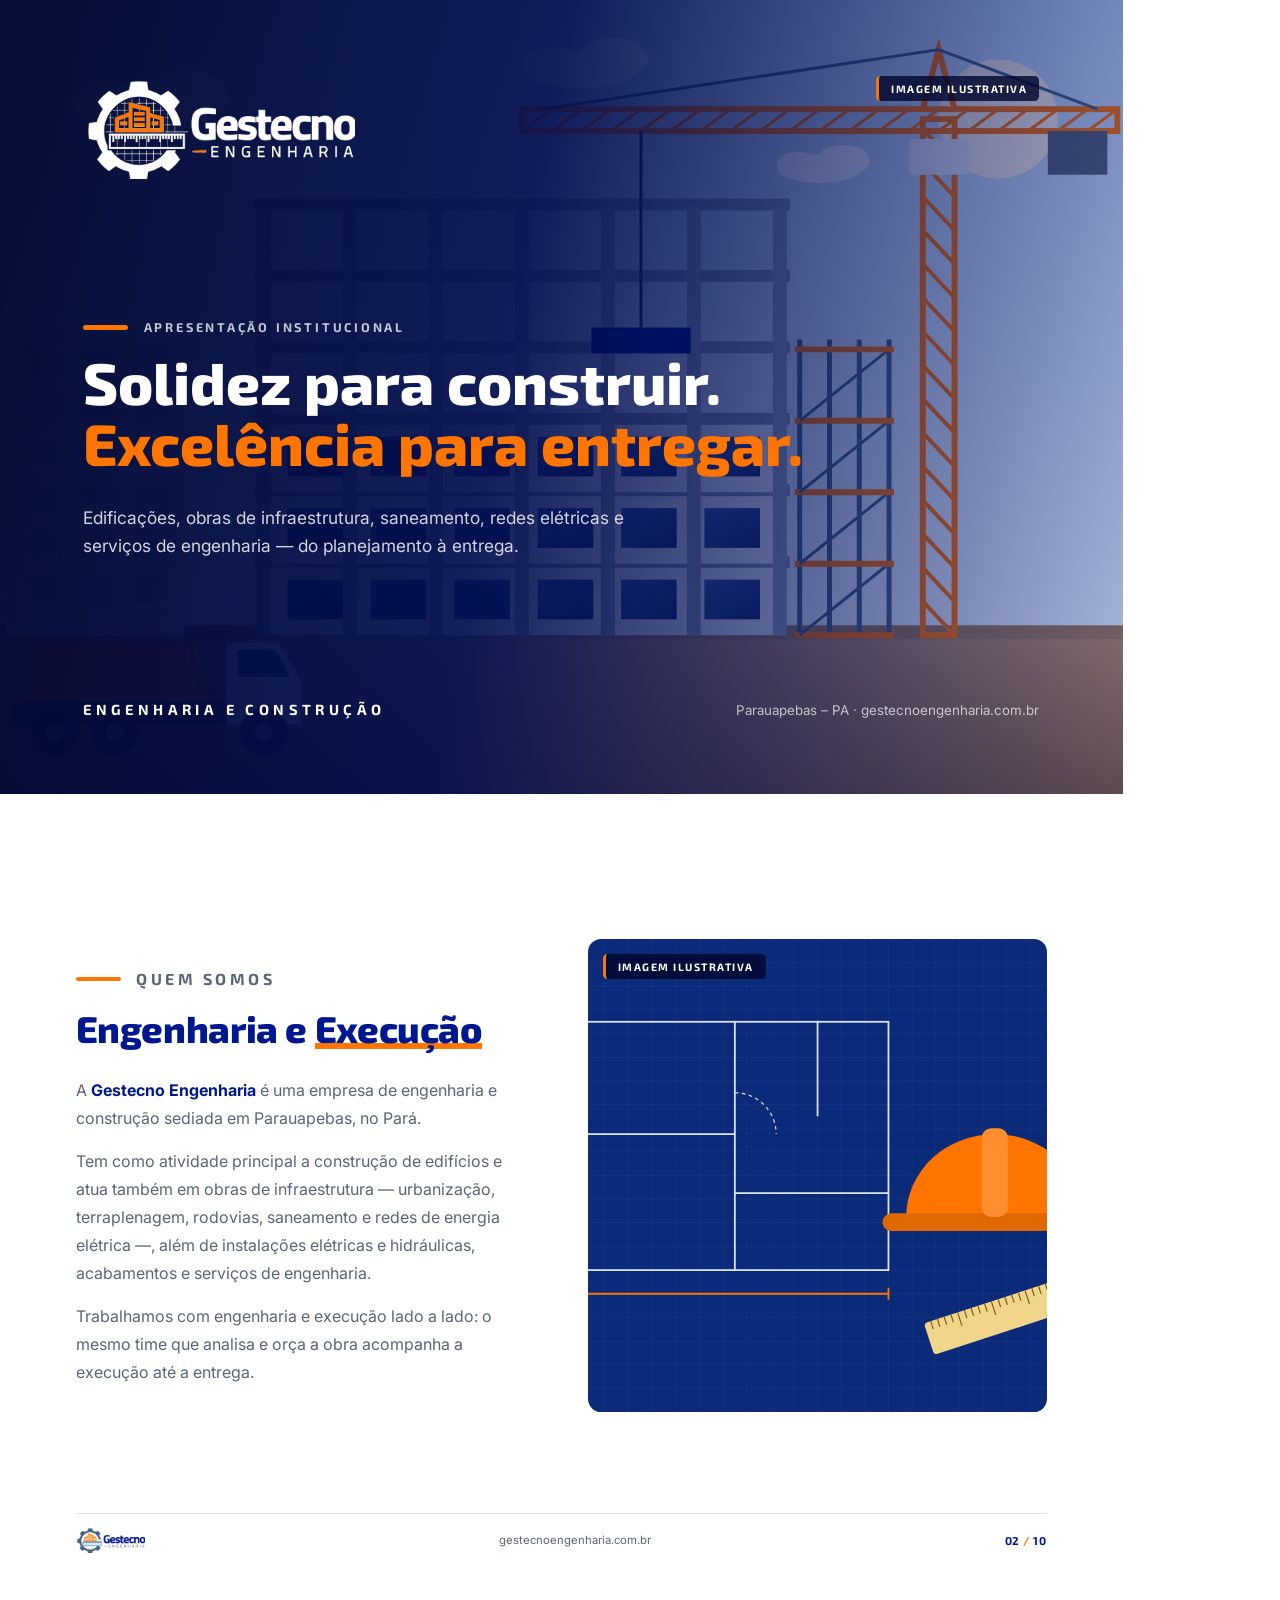
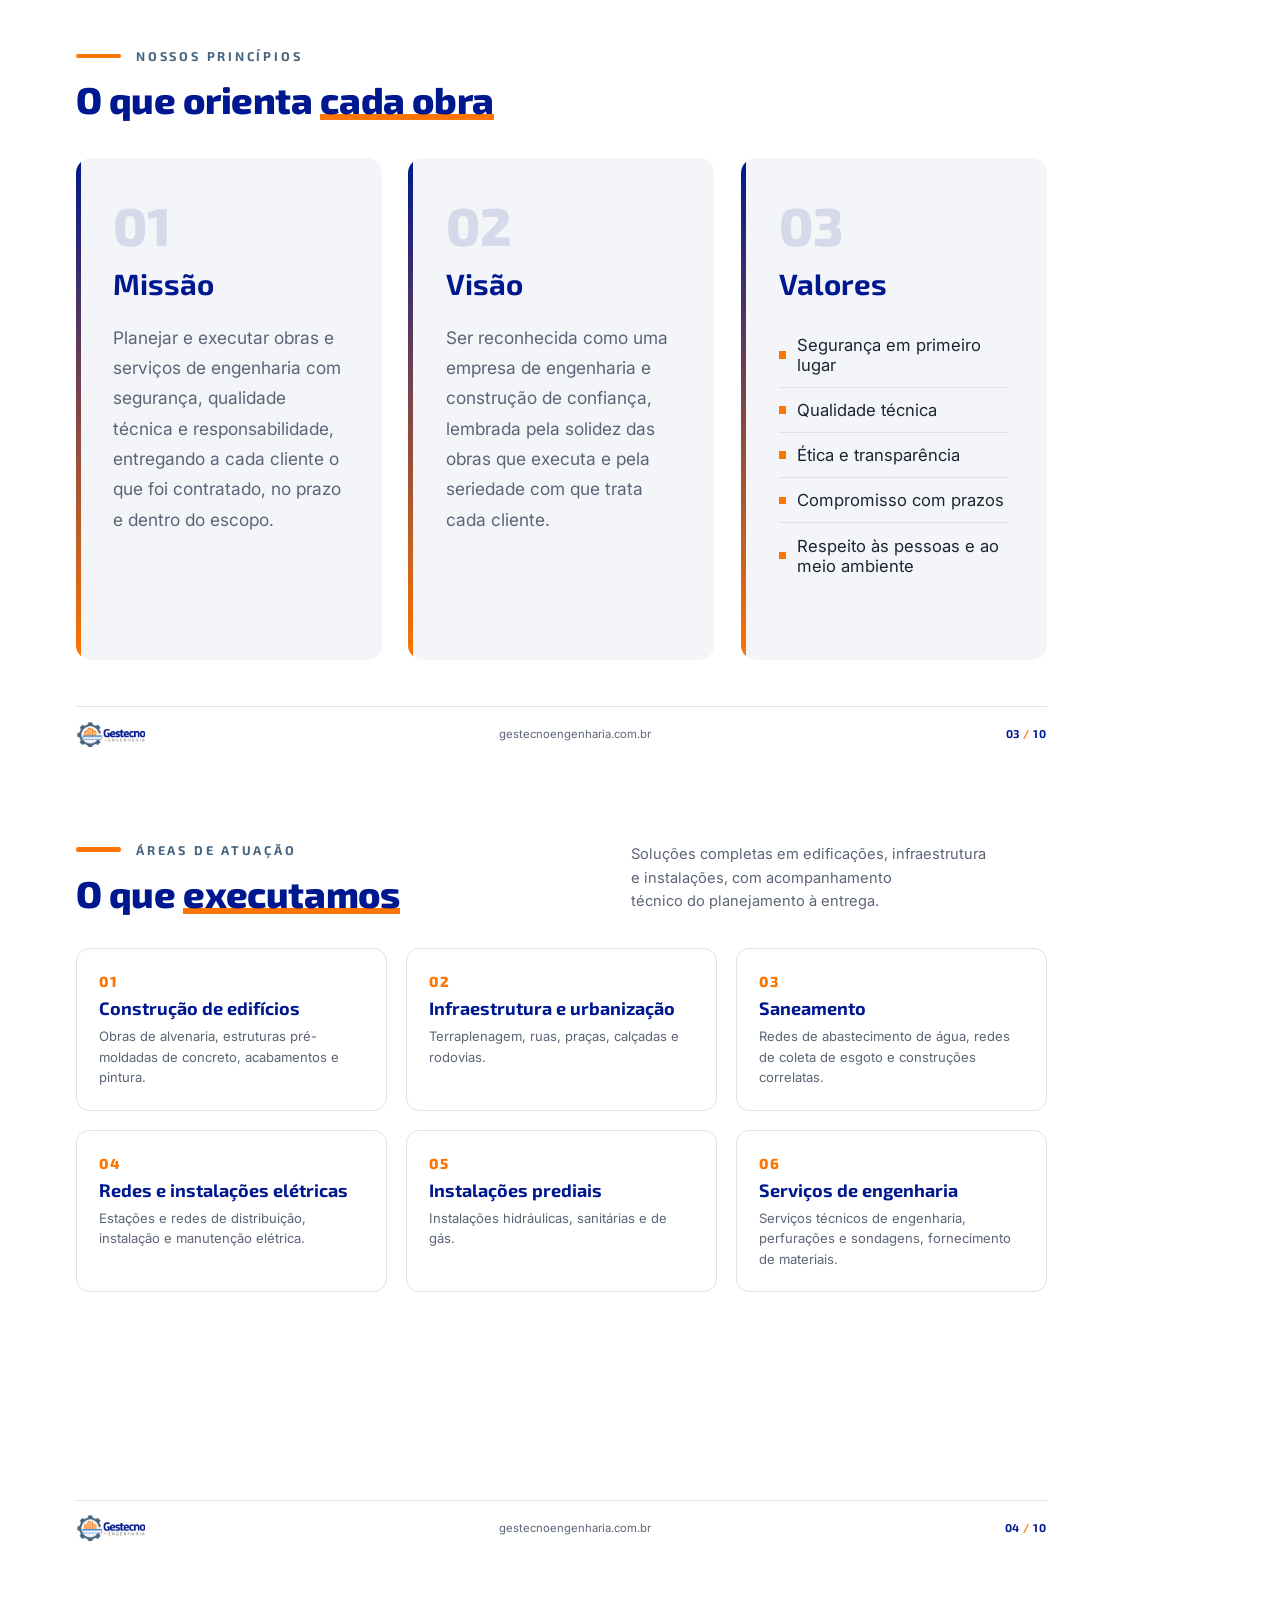
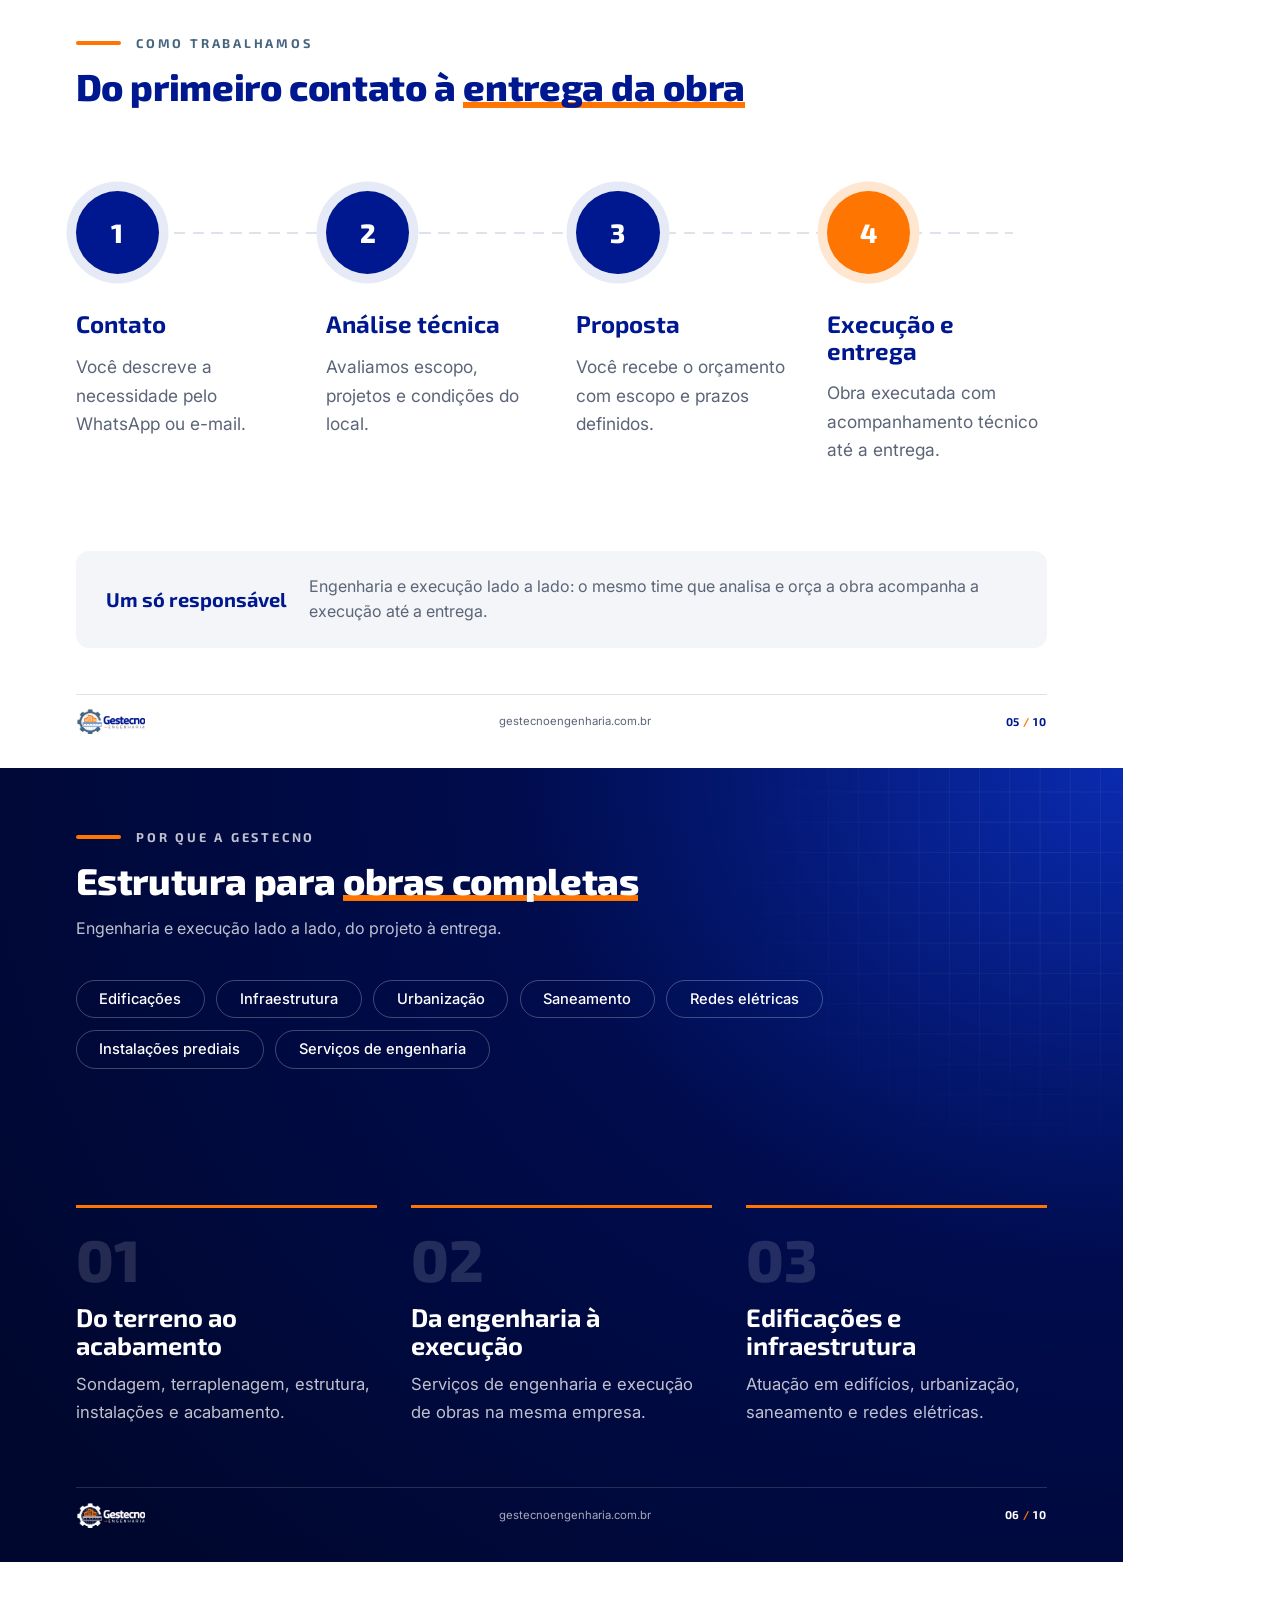
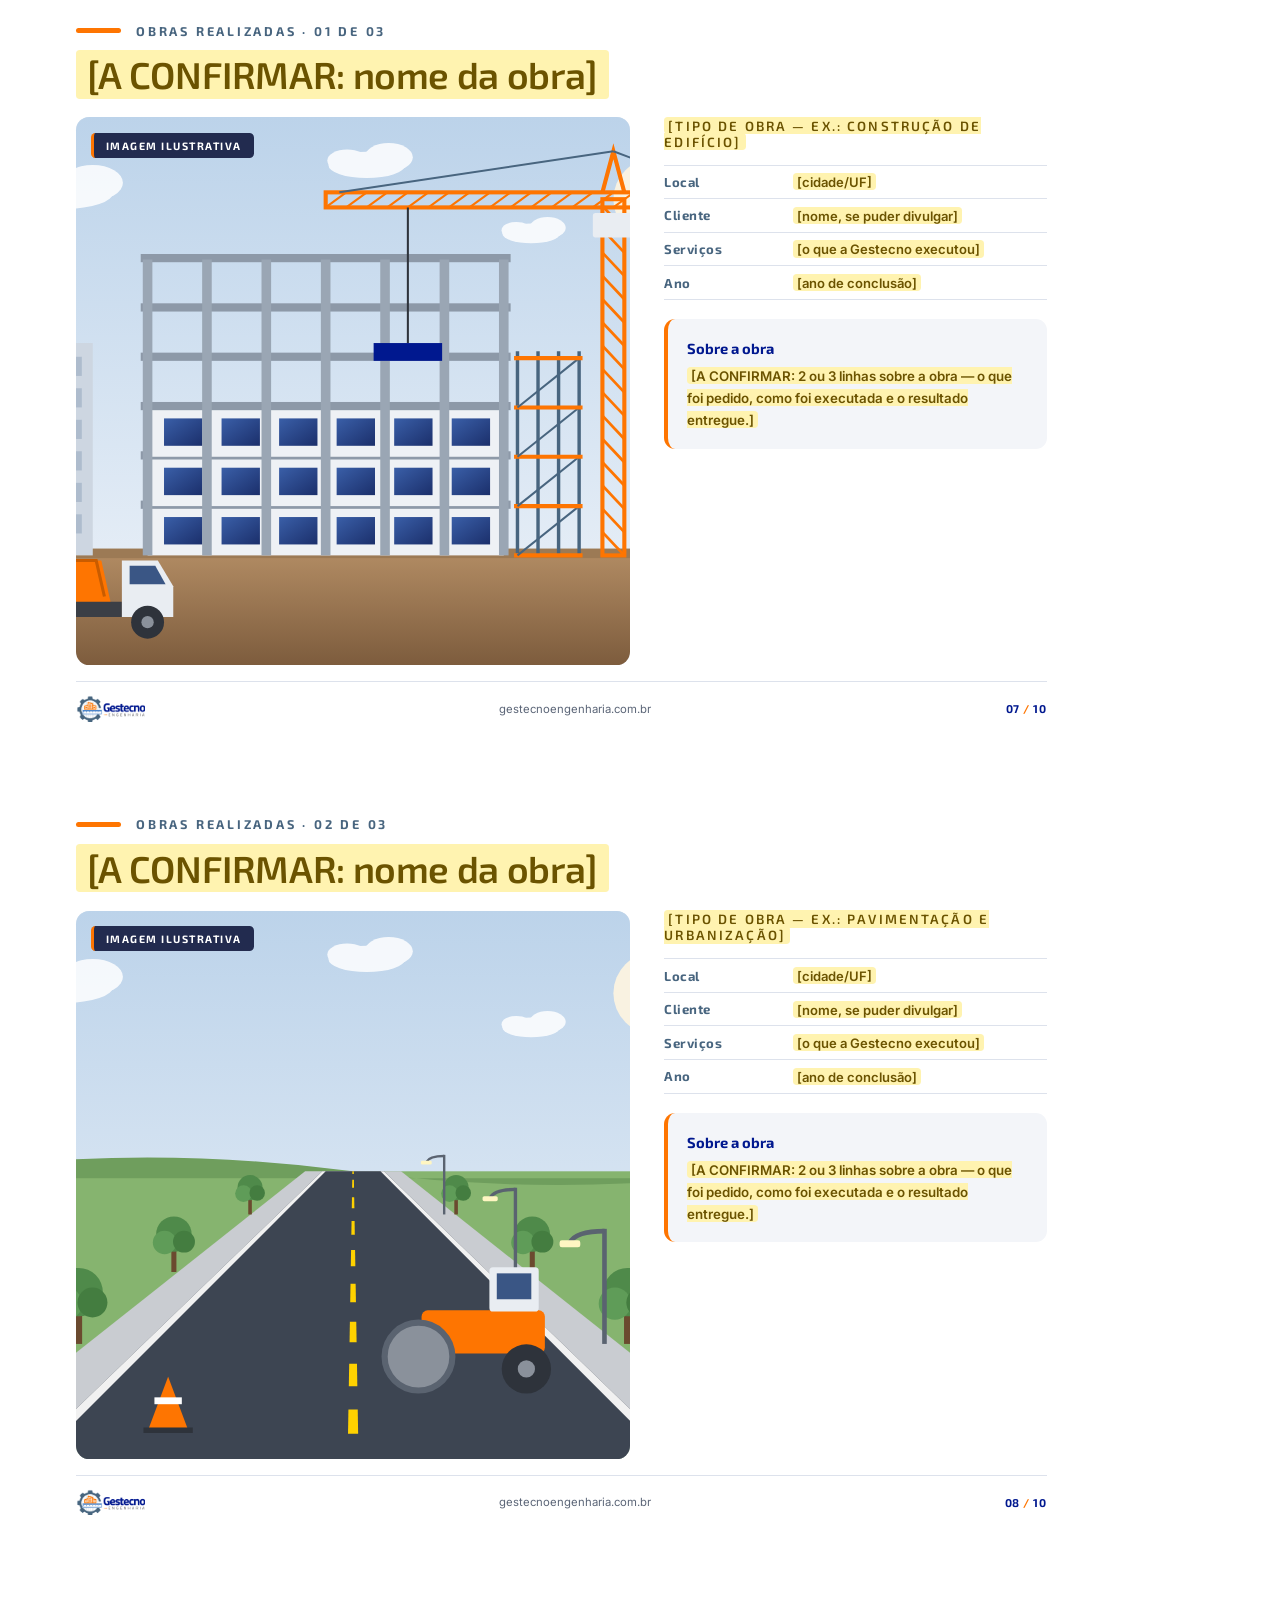
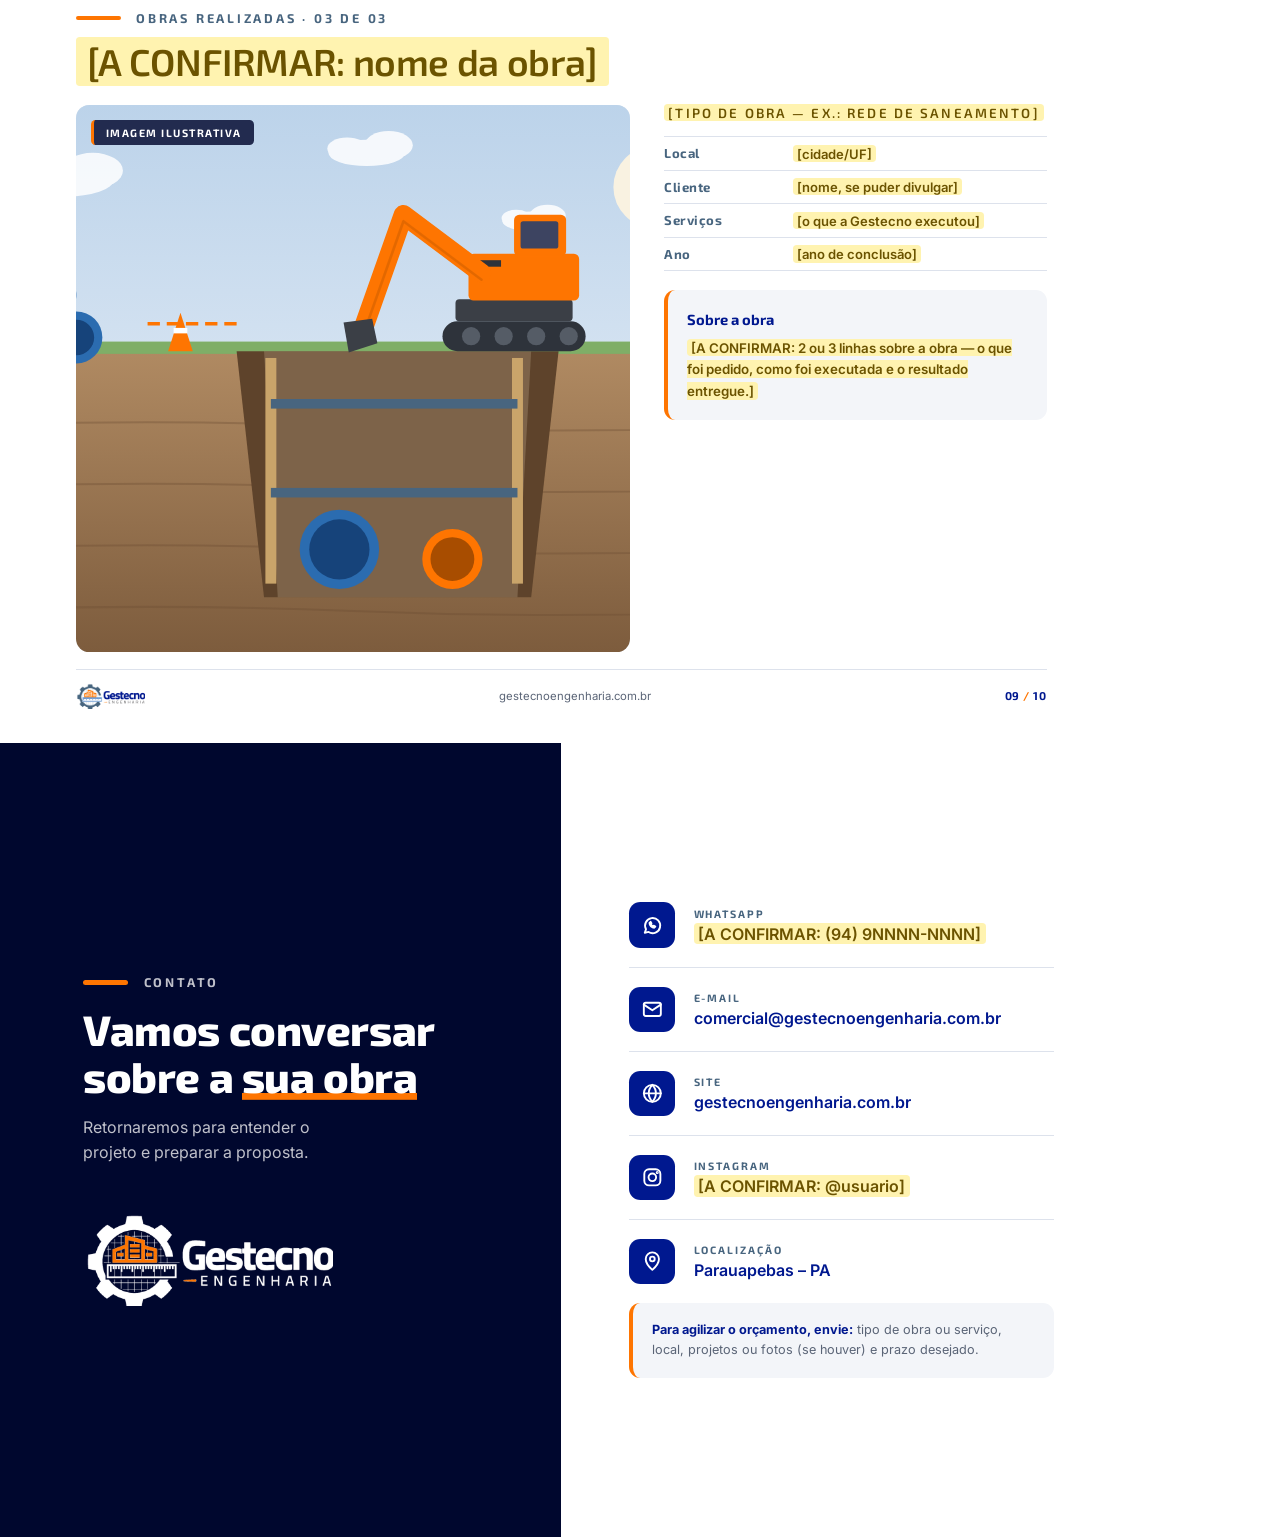
==== commit f60803ca: "Portfólio em formato de apresentação institucional (empresa nova, 3 obras) Co-Authored-By: Claude Op" ====
--- a/scripts/portfolio/portfolio.html
+++ b/scripts/portfolio/portfolio.html
@@ -8,6 +8,7 @@
   Fonte do portfólio em PDF (assets/portfolio/portfolio-gestecno.pdf).
   Para gerar o PDF de novo depois de editar: node scripts/portfolio/gerar_pdf.js
   Ilustrações provisórias: scripts/portfolio/img/ (geradas por ilustracoes.py).
+  Versão de apresentação (empresa em início de atividade, 3 obras).
   Itens [A CONFIRMAR] e imagens marcadas "Imagem ilustrativa" devem ser trocados
   pelos dados e fotos reais da empresa.
 -->
@@ -163,12 +164,55 @@
   .contact b { font-size: 12pt; color: var(--navy); font-weight: 600; }
   .quote { background: var(--soft); border-radius: 3mm; padding: 4.5mm 5mm; font-size: 9.5pt; color: var(--muted); line-height: 1.6; border-left: 1.2mm solid var(--orange); }
   .quote b { color: var(--navy); }
+  .mvv { display: grid; grid-template-columns: repeat(3, 1fr); gap: 7mm; margin-top: 10mm; flex: 1; }
+  .mvv__card { background: var(--soft); border-radius: 4mm; padding: 11mm 10mm; position: relative; overflow: hidden; }
+  .mvv__card::before { content: ""; position: absolute; left: 0; top: 0; bottom: 0; width: 1.4mm; background: linear-gradient(var(--navy), var(--orange)); }
+  .mvv__num { font-family: var(--heading); font-weight: 800; font-size: 40pt; color: rgba(0,24,143,.12); line-height: 1; }
+  .mvv__card h3 { font-size: 22pt; margin: 4mm 0 6mm; }
+  .mvv__card p { font-size: 13pt; line-height: 1.75; color: var(--muted); }
+  .values li { display: flex; gap: 3mm; align-items: center; font-size: 12.5pt; color: var(--text); padding: 3.2mm 0; border-bottom: 1px solid var(--line); }
+  .values li:last-child { border-bottom: 0; }
+  .values li::before { content: ""; width: 2mm; height: 2mm; background: var(--orange); flex: none; }
+  .note { margin-top: auto; margin-bottom: 8mm; background: var(--soft); border-radius: 3.5mm; padding: 6mm 8mm; display: flex; gap: 6mm; align-items: center; }
+  .note strong { font-family: var(--heading); color: var(--navy); font-size: 15pt; white-space: nowrap; }
+  .note p { font-size: 12pt; color: var(--muted); line-height: 1.6; }
+
+  /* ---------- 6. Diferenciais ---------- */
+  .page--dark { background: radial-gradient(120% 140% at 100% 0%, #0a2bb0 0%, var(--navy-dark) 45%, var(--navy-deep) 100%); color: #fff; }
+  .page--dark .title { color: #fff; }
+  .page--dark .lead { color: rgba(255,255,255,.75); }
+  .adv { display: grid; grid-template-columns: repeat(3, 1fr); gap: 9mm; margin-top: auto; margin-bottom: 12mm; }
+  .chips { display: flex; flex-wrap: wrap; gap: 3mm; margin-top: 10mm; max-width: 200mm; }
+  .chips li { border: 1px solid rgba(255,255,255,.25); border-radius: 20mm; padding: 2.5mm 6mm; font-size: 11pt; color: #fff; font-weight: 500; }
+  .adv__item { border-top: .8mm solid var(--orange); padding-top: 6mm; }
+  .adv__num { font-family: var(--heading); font-weight: 800; font-size: 44pt; color: rgba(255,255,255,.14); line-height: 1; }
+  .adv__item h3 { color: #fff; font-size: 19pt; margin: 4mm 0 3mm; }
+  .adv__item p { color: rgba(255,255,255,.75); font-size: 12.5pt; line-height: 1.65; }
+  .grid-deco { position: absolute; right: -10mm; top: -10mm; width: 120mm; height: 120mm; opacity: .12;
+    background-image: linear-gradient(rgba(255,255,255,.6) 1px, transparent 1px), linear-gradient(90deg, rgba(255,255,255,.6) 1px, transparent 1px);
+    background-size: 8mm 8mm; -webkit-mask-image: radial-gradient(circle at 70% 30%, #000 0, transparent 70%); mask-image: radial-gradient(circle at 70% 30%, #000 0, transparent 70%); }
+
+  .steps { display: grid; grid-template-columns: repeat(4, 1fr); gap: 8mm; margin-top: 22mm; position: relative; }
+  .steps::before { content: ""; position: absolute; top: 11mm; left: 11mm; right: 9mm; height: .6mm; background: repeating-linear-gradient(90deg, var(--line) 0 3mm, transparent 3mm 5mm); }
+  .step { position: relative; }
+  .step__num { width: 22mm; height: 22mm; border-radius: 50%; background: var(--navy); color: #fff; display: grid; place-items: center; font-family: var(--heading); font-weight: 800; font-size: 20pt; box-shadow: 0 0 0 2.5mm #e6eaf6; position: relative; }
+  .step:last-child .step__num { background: var(--orange); box-shadow: 0 0 0 2.5mm #ffe6d1; }
+  .step h3 { font-size: 18pt; margin: 10mm 0 4mm; }
+  .step p { font-size: 13pt; line-height: 1.65; color: var(--muted); }
+  /* Apresentação */
+  .intro { display: grid; grid-template-columns: 1fr 1fr; gap: 14mm; flex: 1; align-items: center; min-height: 0; }
+  .intro .ill { height: 125mm; }
+  .intro p { font-size: 12pt; line-height: 1.75; color: var(--muted); }
+  .intro p + p { margin-top: 4mm; }
+  .intro strong { color: var(--navy); }
+  .about-desc { margin-top: 5mm; background: var(--soft); border-radius: 3mm; padding: 4.5mm 5mm; font-size: 10pt; line-height: 1.65; color: var(--muted); border-left: 1.2mm solid var(--orange); }
+  .about-desc h4 { font-family: var(--heading); color: var(--navy); font-size: 11pt; margin: 0 0 1.5mm; }
+
 </style>
 </head>
 <body>
 
 <svg width="0" height="0" style="position:absolute">
-  <symbol id="i-user" viewBox="0 0 24 24"><circle cx="12" cy="8" r="4"/><path d="M4 21c1.5-4 4.5-6 8-6s6.5 2 8 6"/></symbol>
   <symbol id="i-wa" viewBox="0 0 24 24"><path d="M4 20l1.3-3.9A8 8 0 1 1 8 19z"/><path d="M9 9.5c0 2.5 2.5 5 5 5l1.2-1.2-1.8-.9-.7.7c-1-.4-1.9-1.3-2.3-2.3l.7-.7-.9-1.8z"/></symbol>
   <symbol id="i-mail" viewBox="0 0 24 24"><rect x="3" y="5" width="18" height="14" rx="2"/><path d="M3 7l9 6 9-6"/></symbol>
   <symbol id="i-globe" viewBox="0 0 24 24"><circle cx="12" cy="12" r="9"/><path d="M3 12h18M12 3c2.5 2.6 3.8 5.6 3.8 9s-1.3 6.4-3.8 9c-2.5-2.6-3.8-5.6-3.8-9S9.5 5.6 12 3z"/></symbol>
@@ -184,7 +228,7 @@
   <div class="cover__inner">
     <img class="cover__logo" src="../../assets/img/logo-gestecno-branca.png" alt="Gestecno Engenharia">
     <div class="cover__body">
-      <p class="eyebrow eyebrow--light">Portfólio de obras e serviços</p>
+      <p class="eyebrow eyebrow--light">Apresentação institucional</p>
       <h1 class="cover__title">Solidez para construir.<span>Excelência para entregar.</span></h1>
       <p class="cover__sub">Edificações, obras de infraestrutura, saneamento, redes elétricas e serviços de engenharia — do planejamento à entrega.</p>
     </div>
@@ -195,36 +239,41 @@
   </div>
 </section>
 
-<!-- 2. QUEM SOMOS + NÚMEROS -->
-<section class="page">
-  <div class="about">
+<!-- 2. QUEM SOMOS -->
+<section class="page">
+  <div class="intro">
     <div>
       <p class="eyebrow">Quem somos</p>
       <h2 class="title" style="margin-bottom:7mm">Engenharia e <span class="accent">Execução</span></h2>
       <p>A <strong>Gestecno Engenharia</strong> é uma empresa de engenharia e construção sediada em Parauapebas, no Pará.</p>
       <p>Tem como atividade principal a construção de edifícios e atua também em obras de infraestrutura — urbanização, terraplenagem, rodovias, saneamento e redes de energia elétrica —, além de instalações elétricas e hidráulicas, acabamentos e serviços de engenharia.</p>
-      <p>Engenharia e execução lado a lado: o mesmo time que analisa e orça a obra acompanha a execução até a entrega.</p>
-    </div>
-    <div>
-      <ul class="stats">
-        <li class="stat"><b><span class="tbc">XX</span></b><span>obras entregues</span></li>
-        <li class="stat"><b><span class="tbc">XX mil</span></b><span>m² construídos</span></li>
-        <li class="stat"><b><span class="tbc">XX km</span></b><span>de redes e pavimentação executadas</span></li>
-        <li class="stat"><b><span class="tbc">XX</span></b><span>profissionais na equipe</span></li>
-      </ul>
-      <p class="muted-note" style="margin-top:3mm">Números a confirmar com a empresa.</p>
-    </div>
+      <p>Trabalhamos com engenharia e execução lado a lado: o mesmo time que analisa e orça a obra acompanha a execução até a entrega.</p>
+    </div>
+    <div class="ill"><img src="img/projeto.svg" alt=""></div>
   </div>
   <div class="foot"><img src="../../assets/img/logo-gestecno.png" alt=""><span>gestecnoengenharia.com.br</span><span class="foot__num">02 <span>/</span> 10</span></div>
 </section>
 
-<!-- 3. ÁREAS DE ATUAÇÃO -->
+<!-- 3. PRINCÍPIOS -->
+<section class="page">
+  <p class="eyebrow">Nossos princípios</p>
+  <h2 class="title">O que orienta <span class="accent">cada obra</span></h2>
+  <div class="mvv" style="margin-bottom:8mm">
+    <div class="mvv__card"><div class="mvv__num">01</div><h3>Missão</h3><p>Planejar e executar obras e serviços de engenharia com segurança, qualidade técnica e responsabilidade, entregando a cada cliente o que foi contratado, no prazo e dentro do escopo.</p></div>
+    <div class="mvv__card"><div class="mvv__num">02</div><h3>Visão</h3><p>Ser reconhecida como uma empresa de engenharia e construção de confiança, lembrada pela solidez das obras que executa e pela seriedade com que trata cada cliente.</p></div>
+    <div class="mvv__card"><div class="mvv__num">03</div><h3>Valores</h3>
+      <ul class="values"><li>Segurança em primeiro lugar</li><li>Qualidade técnica</li><li>Ética e transparência</li><li>Compromisso com prazos</li><li>Respeito às pessoas e ao meio ambiente</li></ul></div>
+  </div>
+  <div class="foot"><img src="../../assets/img/logo-gestecno.png" alt=""><span>gestecnoengenharia.com.br</span><span class="foot__num">03 <span>/</span> 10</span></div>
+</section>
+
+<!-- 4. ÁREAS DE ATUAÇÃO -->
 <section class="page">
   <div class="head-split">
     <div><p class="eyebrow">Áreas de atuação</p><h2 class="title">O que <span class="accent">executamos</span></h2></div>
     <p class="lead">Soluções completas em edificações, infraestrutura e instalações, com acompanhamento técnico do planejamento à entrega.</p>
   </div>
-  <ul class="areas">
+  <ul class="areas" style="margin-top:9mm">
     <li class="area"><span class="area__num">01</span><h3>Construção de edifícios</h3><p>Obras de alvenaria, estruturas pré-moldadas de concreto, acabamentos e pintura.</p></li>
     <li class="area"><span class="area__num">02</span><h3>Infraestrutura e urbanização</h3><p>Terraplenagem, ruas, praças, calçadas e rodovias.</p></li>
     <li class="area"><span class="area__num">03</span><h3>Saneamento</h3><p>Redes de abastecimento de água, redes de coleta de esgoto e construções correlatas.</p></li>
@@ -232,184 +281,104 @@
     <li class="area"><span class="area__num">05</span><h3>Instalações prediais</h3><p>Instalações hidráulicas, sanitárias e de gás.</p></li>
     <li class="area"><span class="area__num">06</span><h3>Serviços de engenharia</h3><p>Serviços técnicos de engenharia, perfurações e sondagens, fornecimento de materiais.</p></li>
   </ul>
-  <div class="foot"><img src="../../assets/img/logo-gestecno.png" alt=""><span>gestecnoengenharia.com.br</span><span class="foot__num">03 <span>/</span> 10</span></div>
-</section>
-
-<!-- 4. CAPACIDADE TÉCNICA -->
-<section class="page">
-  <p class="eyebrow">Capacidade técnica</p>
-  <h2 class="title">Equipe e estrutura <span class="accent">próprias</span></h2>
-  <div class="cap">
-    <div class="cap__col">
-      <div class="ill" style="aspect-ratio:3/2"><img src="img/equipamentos.svg" alt=""></div>
-      <div class="box">
-        <h3>Equipamentos <span class="tbc" style="font-size:8.5pt">[A CONFIRMAR: lista real]</span></h3>
-        <ul class="tags"><li>Escavadeira hidráulica</li><li>Retroescavadeira</li><li>Caminhão basculante</li><li>Rolo compactador</li><li>Betoneira</li><li>Veículos de apoio</li></ul>
-      </div>
-    </div>
-    <div class="cap__col">
-      <div class="box">
-        <h3>Responsável técnico</h3>
-        <div class="rt">
-          <span class="rt__avatar"><svg><use href="#i-user"/></svg></span>
-          <div><b><span class="tbc">[A CONFIRMAR: nome do engenheiro]</span></b><span>Engenheiro(a) civil · CREA-PA <span class="tbc">[nº]</span></span></div>
-        </div>
-      </div>
-      <div class="box">
-        <h3>Equipe</h3>
-        <ul class="rows">
-          <li><span>Engenheiros</span><span class="tbc">XX</span></li>
-          <li><span>Técnicos em segurança do trabalho</span><span class="tbc">XX</span></li>
-          <li><span>Mestres de obras e encarregados</span><span class="tbc">XX</span></li>
-          <li><span>Operadores de máquinas e equipe de campo</span><span class="tbc">XX</span></li>
-        </ul>
-      </div>
-      <div class="box">
-        <h3>Documentação</h3>
-        <ul class="rows">
-          <li><span>Registro da empresa no CREA</span><span class="tbc">[nº]</span></li>
-          <li><span>Certidões e regularidade fiscal</span><span class="tbc">[em dia]</span></li>
-          <li><span>Acervo técnico (CATs)</span><span class="tbc">[XX]</span></li>
-        </ul>
-      </div>
-    </div>
-  </div>
   <div class="foot"><img src="../../assets/img/logo-gestecno.png" alt=""><span>gestecnoengenharia.com.br</span><span class="foot__num">04 <span>/</span> 10</span></div>
 </section>
 
-<!-- 5. SEGURANÇA, QUALIDADE E PRINCÍPIOS -->
-<section class="page">
-  <p class="eyebrow">Segurança e qualidade</p>
-  <h2 class="title">Compromisso em <span class="accent">cada etapa</span></h2>
-  <div class="sq">
-    <div class="sq__card">
-      <h3>Segurança do trabalho</h3>
-      <ul class="dots">
-        <li><span><b>NR-18</b> — segurança na indústria da construção</span></li>
-        <li><span><b>NR-35</b> — trabalho em altura</span></li>
-        <li><span><b>NR-10</b> — serviços em eletricidade</span></li>
-        <li><span><b>NR-6</b> — equipamentos de proteção individual</span></li>
-        <li><span><b>PGR e PCMSO</b> — gestão de riscos e saúde ocupacional</span></li>
-      </ul>
-      <p class="muted-note" style="margin-top:2mm"><span class="tbc">[A CONFIRMAR: normas e programas adotados]</span></p>
-    </div>
-    <div class="sq__card">
-      <h3>Qualidade</h3>
-      <ul class="dots">
-        <li>Inspeção técnica em cada etapa da obra</li>
-        <li>Controle tecnológico de concreto e materiais</li>
-        <li>Diário de obra e registro fotográfico</li>
-        <li>Entrega com documentação técnica</li>
-        <li>Certificações: <span class="tbc">[ISO 9001 / PBQP-H, se houver]</span></li>
-      </ul>
-    </div>
-    <div class="sq__card mvv-mini">
-      <h3>Nossos princípios</h3>
-      <h4>Missão</h4>
-      <p>Planejar e executar obras e serviços de engenharia com segurança, qualidade técnica e responsabilidade, entregando o que foi contratado, no prazo e dentro do escopo.</p>
-      <h4>Visão</h4>
-      <p>Ser reconhecida como uma empresa de engenharia e construção de confiança, lembrada pela solidez das obras e pela seriedade com cada cliente.</p>
-      <h4>Valores</h4>
-      <p>Segurança em primeiro lugar · Qualidade técnica · Ética e transparência · Compromisso com prazos · Respeito às pessoas e ao meio ambiente.</p>
-    </div>
-  </div>
+<!-- 5. COMO TRABALHAMOS -->
+<section class="page">
+  <p class="eyebrow">Como trabalhamos</p>
+  <h2 class="title">Do primeiro contato à <span class="accent">entrega da obra</span></h2>
+  <ol class="steps">
+    <li class="step"><div class="step__num">1</div><h3>Contato</h3><p>Você descreve a necessidade pelo WhatsApp ou e-mail.</p></li>
+    <li class="step"><div class="step__num">2</div><h3>Análise técnica</h3><p>Avaliamos escopo, projetos e condições do local.</p></li>
+    <li class="step"><div class="step__num">3</div><h3>Proposta</h3><p>Você recebe o orçamento com escopo e prazos definidos.</p></li>
+    <li class="step"><div class="step__num">4</div><h3>Execução e entrega</h3><p>Obra executada com acompanhamento técnico até a entrega.</p></li>
+  </ol>
+  <div class="note"><strong>Um só responsável</strong><p>Engenharia e execução lado a lado: o mesmo time que analisa e orça a obra acompanha a execução até a entrega.</p></div>
   <div class="foot"><img src="../../assets/img/logo-gestecno.png" alt=""><span>gestecnoengenharia.com.br</span><span class="foot__num">05 <span>/</span> 10</span></div>
 </section>
 
-<!-- 6. OBRA EM DESTAQUE 01 -->
-<section class="page">
-  <p class="eyebrow">Obras em destaque · 01</p>
-  <h2 class="title">Edificações</h2>
+<!-- 6. POR QUE A GESTECNO -->
+<section class="page page--dark">
+  <div class="grid-deco"></div>
+  <p class="eyebrow eyebrow--light">Por que a Gestecno</p>
+  <h2 class="title">Estrutura para <span class="accent">obras completas</span></h2>
+  <p class="lead">Engenharia e execução lado a lado, do projeto à entrega.</p>
+  <ul class="chips"><li>Edificações</li><li>Infraestrutura</li><li>Urbanização</li><li>Saneamento</li><li>Redes elétricas</li><li>Instalações prediais</li><li>Serviços de engenharia</li></ul>
+  <div class="adv">
+    <div class="adv__item"><div class="adv__num">01</div><h3>Do terreno ao acabamento</h3><p>Sondagem, terraplenagem, estrutura, instalações e acabamento.</p></div>
+    <div class="adv__item"><div class="adv__num">02</div><h3>Da engenharia à execução</h3><p>Serviços de engenharia e execução de obras na mesma empresa.</p></div>
+    <div class="adv__item"><div class="adv__num">03</div><h3>Edificações e infraestrutura</h3><p>Atuação em edifícios, urbanização, saneamento e redes elétricas.</p></div>
+  </div>
+  <div class="foot"><img src="../../assets/img/logo-gestecno-branca.png" alt=""><span>gestecnoengenharia.com.br</span><span class="foot__num">06 <span>/</span> 10</span></div>
+</section>
+
+<!-- 7. OBRA 01 -->
+<section class="page">
+  <p class="eyebrow">Obras realizadas · 01 de 03</p>
+  <h2 class="title"><span class="tbc">[A CONFIRMAR: nome da obra]</span></h2>
   <div class="feat">
     <div class="ill"><img src="img/edificacao.svg" alt=""></div>
     <div class="ficha">
-      <span class="ficha__kind">Construção de edifício</span>
-      <h3><span class="tbc">[A CONFIRMAR: nome da obra]</span></h3>
-      <dl>
-        <dt>Cliente</dt><dd><span class="tbc">[nome do contratante]</span></dd>
+      <span class="ficha__kind"><span class="tbc">[tipo de obra — ex.: construção de edifício]</span></span>
+      <dl style="margin-top:4mm">
         <dt>Local</dt><dd><span class="tbc">[cidade/UF]</span></dd>
-        <dt>Área construída</dt><dd><span class="tbc">[XX m²]</span></dd>
-        <dt>Prazo</dt><dd><span class="tbc">[XX meses]</span></dd>
-        <dt>Conclusão</dt><dd><span class="tbc">[ano]</span></dd>
+        <dt>Cliente</dt><dd><span class="tbc">[nome, se puder divulgar]</span></dd>
+        <dt>Serviços</dt><dd><span class="tbc">[o que a Gestecno executou]</span></dd>
+        <dt>Ano</dt><dd><span class="tbc">[ano de conclusão]</span></dd>
       </dl>
-      <div class="scope">
-        <h4>Escopo executado</h4>
-        <ul><li>Fundações e estrutura de concreto</li><li>Alvenaria, revestimentos e acabamentos</li><li>Instalações elétricas e hidrossanitárias</li></ul>
+      <div class="about-desc">
+        <h4>Sobre a obra</h4>
+        <span class="tbc">[A CONFIRMAR: 2 ou 3 linhas sobre a obra — o que foi pedido, como foi executada e o resultado entregue.]</span>
       </div>
     </div>
   </div>
-  <div class="foot"><img src="../../assets/img/logo-gestecno.png" alt=""><span>gestecnoengenharia.com.br</span><span class="foot__num">06 <span>/</span> 10</span></div>
-</section>
-
-<!-- 7. OBRA EM DESTAQUE 02 -->
-<section class="page">
-  <p class="eyebrow">Obras em destaque · 02</p>
-  <h2 class="title">Infraestrutura e urbanização</h2>
+  <div class="foot"><img src="../../assets/img/logo-gestecno.png" alt=""><span>gestecnoengenharia.com.br</span><span class="foot__num">07 <span>/</span> 10</span></div>
+</section>
+
+<!-- 8. OBRA 02 -->
+<section class="page">
+  <p class="eyebrow">Obras realizadas · 02 de 03</p>
+  <h2 class="title"><span class="tbc">[A CONFIRMAR: nome da obra]</span></h2>
   <div class="feat">
     <div class="ill"><img src="img/urbanizacao.svg" alt=""></div>
     <div class="ficha">
-      <span class="ficha__kind">Pavimentação e urbanização</span>
-      <h3><span class="tbc">[A CONFIRMAR: nome da obra]</span></h3>
-      <dl>
-        <dt>Cliente</dt><dd><span class="tbc">[nome do contratante]</span></dd>
+      <span class="ficha__kind"><span class="tbc">[tipo de obra — ex.: pavimentação e urbanização]</span></span>
+      <dl style="margin-top:4mm">
         <dt>Local</dt><dd><span class="tbc">[cidade/UF]</span></dd>
-        <dt>Extensão</dt><dd><span class="tbc">[XX km / XX m²]</span></dd>
-        <dt>Prazo</dt><dd><span class="tbc">[XX meses]</span></dd>
-        <dt>Conclusão</dt><dd><span class="tbc">[ano]</span></dd>
+        <dt>Cliente</dt><dd><span class="tbc">[nome, se puder divulgar]</span></dd>
+        <dt>Serviços</dt><dd><span class="tbc">[o que a Gestecno executou]</span></dd>
+        <dt>Ano</dt><dd><span class="tbc">[ano de conclusão]</span></dd>
       </dl>
-      <div class="scope">
-        <h4>Escopo executado</h4>
-        <ul><li>Terraplenagem e drenagem</li><li>Pavimentação e sinalização</li><li>Calçadas, meio-fio e paisagismo</li></ul>
+      <div class="about-desc">
+        <h4>Sobre a obra</h4>
+        <span class="tbc">[A CONFIRMAR: 2 ou 3 linhas sobre a obra — o que foi pedido, como foi executada e o resultado entregue.]</span>
       </div>
     </div>
   </div>
-  <div class="foot"><img src="../../assets/img/logo-gestecno.png" alt=""><span>gestecnoengenharia.com.br</span><span class="foot__num">07 <span>/</span> 10</span></div>
-</section>
-
-<!-- 8. OBRAS 03 E 04 -->
-<section class="page">
-  <p class="eyebrow">Obras em destaque · 03 e 04</p>
-  <h2 class="title">Saneamento e redes elétricas</h2>
-  <div class="duo">
-    <div class="duo__item">
-      <div class="ill"><img src="img/saneamento.svg" alt=""></div>
-      <div class="duo__info">
-        <span class="ficha__kind">Saneamento</span>
-        <h3><span class="tbc">[A CONFIRMAR: nome da obra]</span></h3>
-        <div class="mini"><div><small>Cliente</small><span class="tbc">[contratante]</span></div><div><small>Local</small><span class="tbc">[cidade/UF]</span></div><div><small>Extensão</small><span class="tbc">[XX m de rede]</span></div></div>
+  <div class="foot"><img src="../../assets/img/logo-gestecno.png" alt=""><span>gestecnoengenharia.com.br</span><span class="foot__num">08 <span>/</span> 10</span></div>
+</section>
+
+<!-- 9. OBRA 03 -->
+<section class="page">
+  <p class="eyebrow">Obras realizadas · 03 de 03</p>
+  <h2 class="title"><span class="tbc">[A CONFIRMAR: nome da obra]</span></h2>
+  <div class="feat">
+    <div class="ill"><img src="img/saneamento.svg" alt=""></div>
+    <div class="ficha">
+      <span class="ficha__kind"><span class="tbc">[tipo de obra — ex.: rede de saneamento]</span></span>
+      <dl style="margin-top:4mm">
+        <dt>Local</dt><dd><span class="tbc">[cidade/UF]</span></dd>
+        <dt>Cliente</dt><dd><span class="tbc">[nome, se puder divulgar]</span></dd>
+        <dt>Serviços</dt><dd><span class="tbc">[o que a Gestecno executou]</span></dd>
+        <dt>Ano</dt><dd><span class="tbc">[ano de conclusão]</span></dd>
+      </dl>
+      <div class="about-desc">
+        <h4>Sobre a obra</h4>
+        <span class="tbc">[A CONFIRMAR: 2 ou 3 linhas sobre a obra — o que foi pedido, como foi executada e o resultado entregue.]</span>
       </div>
     </div>
-    <div class="duo__item">
-      <div class="ill"><img src="img/eletrica.svg" alt=""></div>
-      <div class="duo__info">
-        <span class="ficha__kind">Rede de distribuição elétrica</span>
-        <h3><span class="tbc">[A CONFIRMAR: nome da obra]</span></h3>
-        <div class="mini"><div><small>Cliente</small><span class="tbc">[contratante]</span></div><div><small>Local</small><span class="tbc">[cidade/UF]</span></div><div><small>Extensão</small><span class="tbc">[XX km de rede]</span></div></div>
-      </div>
-    </div>
-  </div>
-  <div class="foot"><img src="../../assets/img/logo-gestecno.png" alt=""><span>gestecnoengenharia.com.br</span><span class="foot__num">08 <span>/</span> 10</span></div>
-</section>
-
-<!-- 9. CLIENTES E ATESTADOS -->
-<section class="page">
-  <p class="eyebrow">Clientes e atestados</p>
-  <h2 class="title">Quem já <span class="accent">confiou</span> na Gestecno</h2>
-  <ul class="clients">
-    <li class="client">Logo do cliente</li><li class="client">Logo do cliente</li><li class="client">Logo do cliente</li><li class="client">Logo do cliente</li>
-    <li class="client">Logo do cliente</li><li class="client">Logo do cliente</li><li class="client">Logo do cliente</li><li class="client">Logo do cliente</li>
-  </ul>
-  <h3 class="sub">Atestados de capacidade técnica</h3>
-  <table class="table">
-    <thead><tr><th>Obra / serviço</th><th>Contratante</th><th>Local</th><th>Ano</th><th>CAT nº</th></tr></thead>
-    <tbody>
-      <tr><td><span class="tbc">[obra]</span></td><td><span class="tbc">[contratante]</span></td><td><span class="tbc">[cidade/UF]</span></td><td><span class="tbc">[ano]</span></td><td><span class="tbc">[nº]</span></td></tr>
-      <tr><td><span class="tbc">[obra]</span></td><td><span class="tbc">[contratante]</span></td><td><span class="tbc">[cidade/UF]</span></td><td><span class="tbc">[ano]</span></td><td><span class="tbc">[nº]</span></td></tr>
-      <tr><td><span class="tbc">[obra]</span></td><td><span class="tbc">[contratante]</span></td><td><span class="tbc">[cidade/UF]</span></td><td><span class="tbc">[ano]</span></td><td><span class="tbc">[nº]</span></td></tr>
-      <tr><td><span class="tbc">[obra]</span></td><td><span class="tbc">[contratante]</span></td><td><span class="tbc">[cidade/UF]</span></td><td><span class="tbc">[ano]</span></td><td><span class="tbc">[nº]</span></td></tr>
-      <tr><td><span class="tbc">[obra]</span></td><td><span class="tbc">[contratante]</span></td><td><span class="tbc">[cidade/UF]</span></td><td><span class="tbc">[ano]</span></td><td><span class="tbc">[nº]</span></td></tr>
-    </tbody>
-  </table>
+  </div>
   <div class="foot"><img src="../../assets/img/logo-gestecno.png" alt=""><span>gestecnoengenharia.com.br</span><span class="foot__num">09 <span>/</span> 10</span></div>
 </section>
 
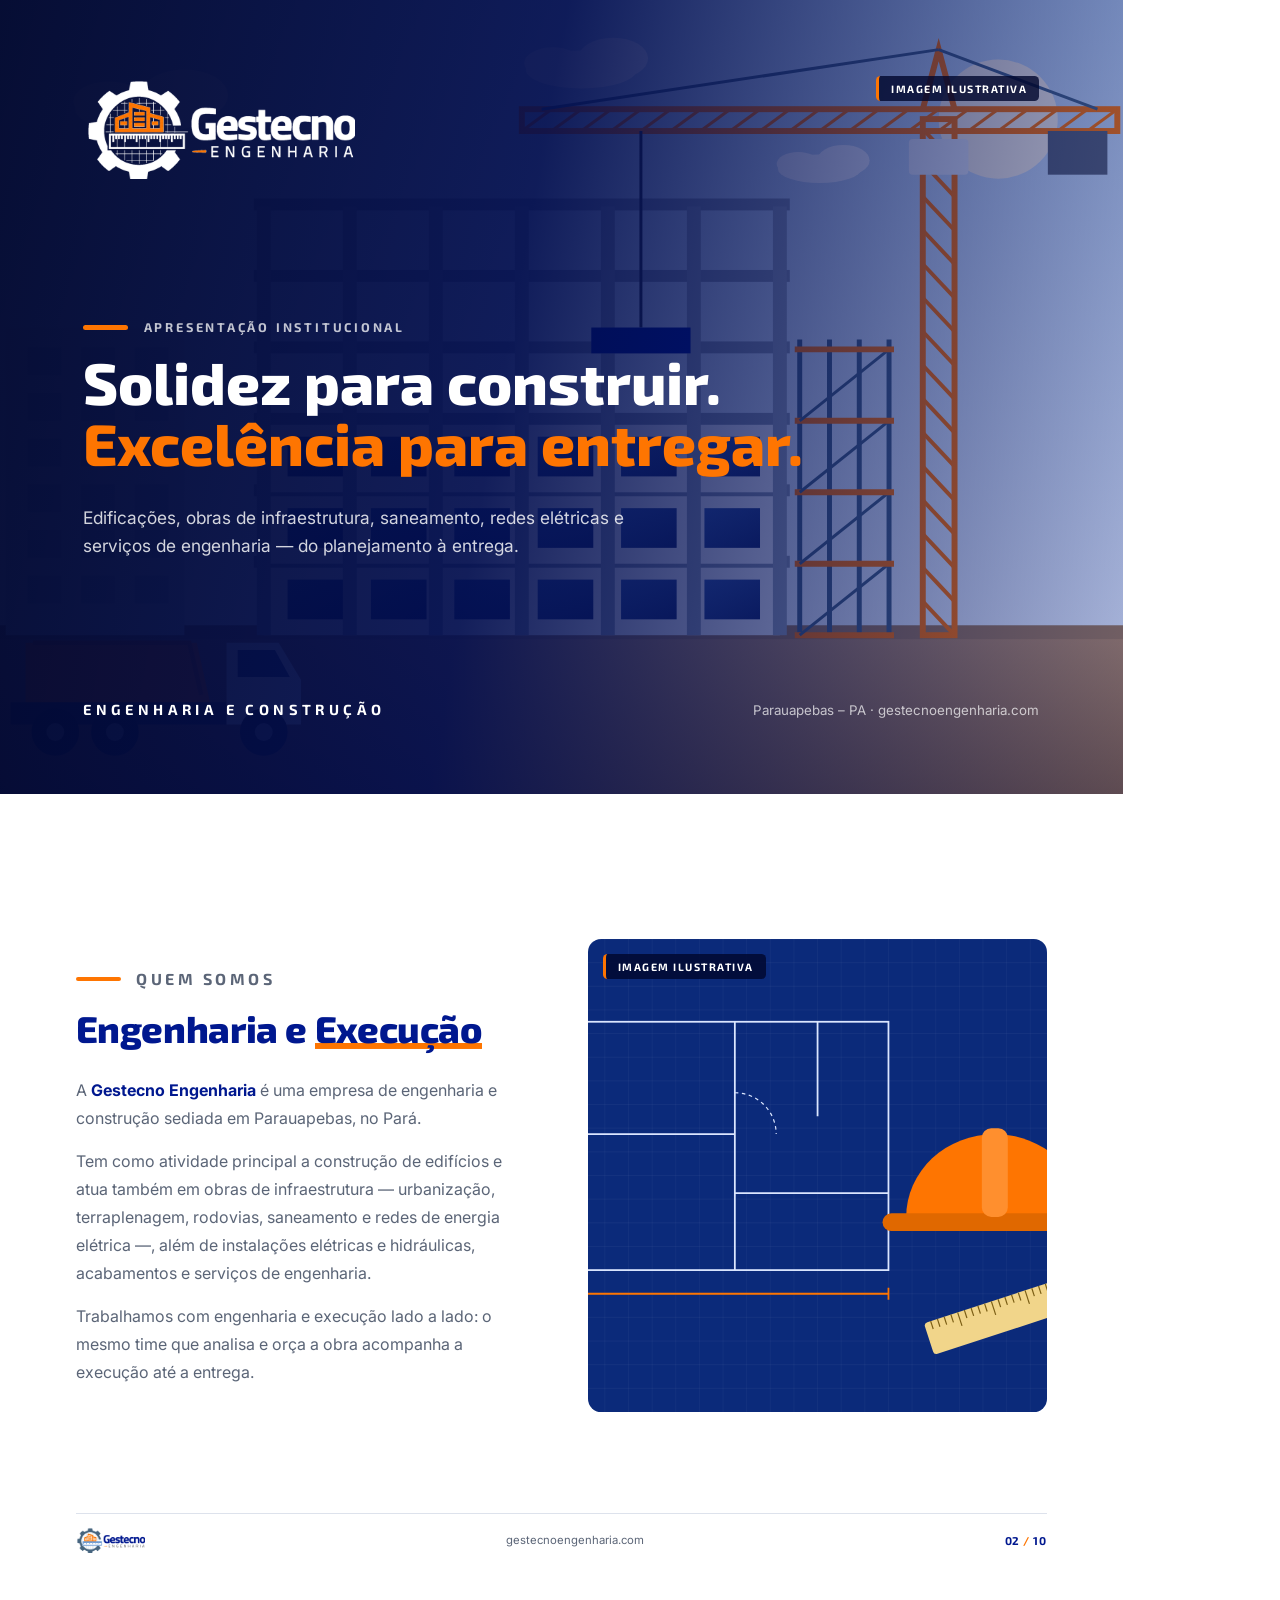
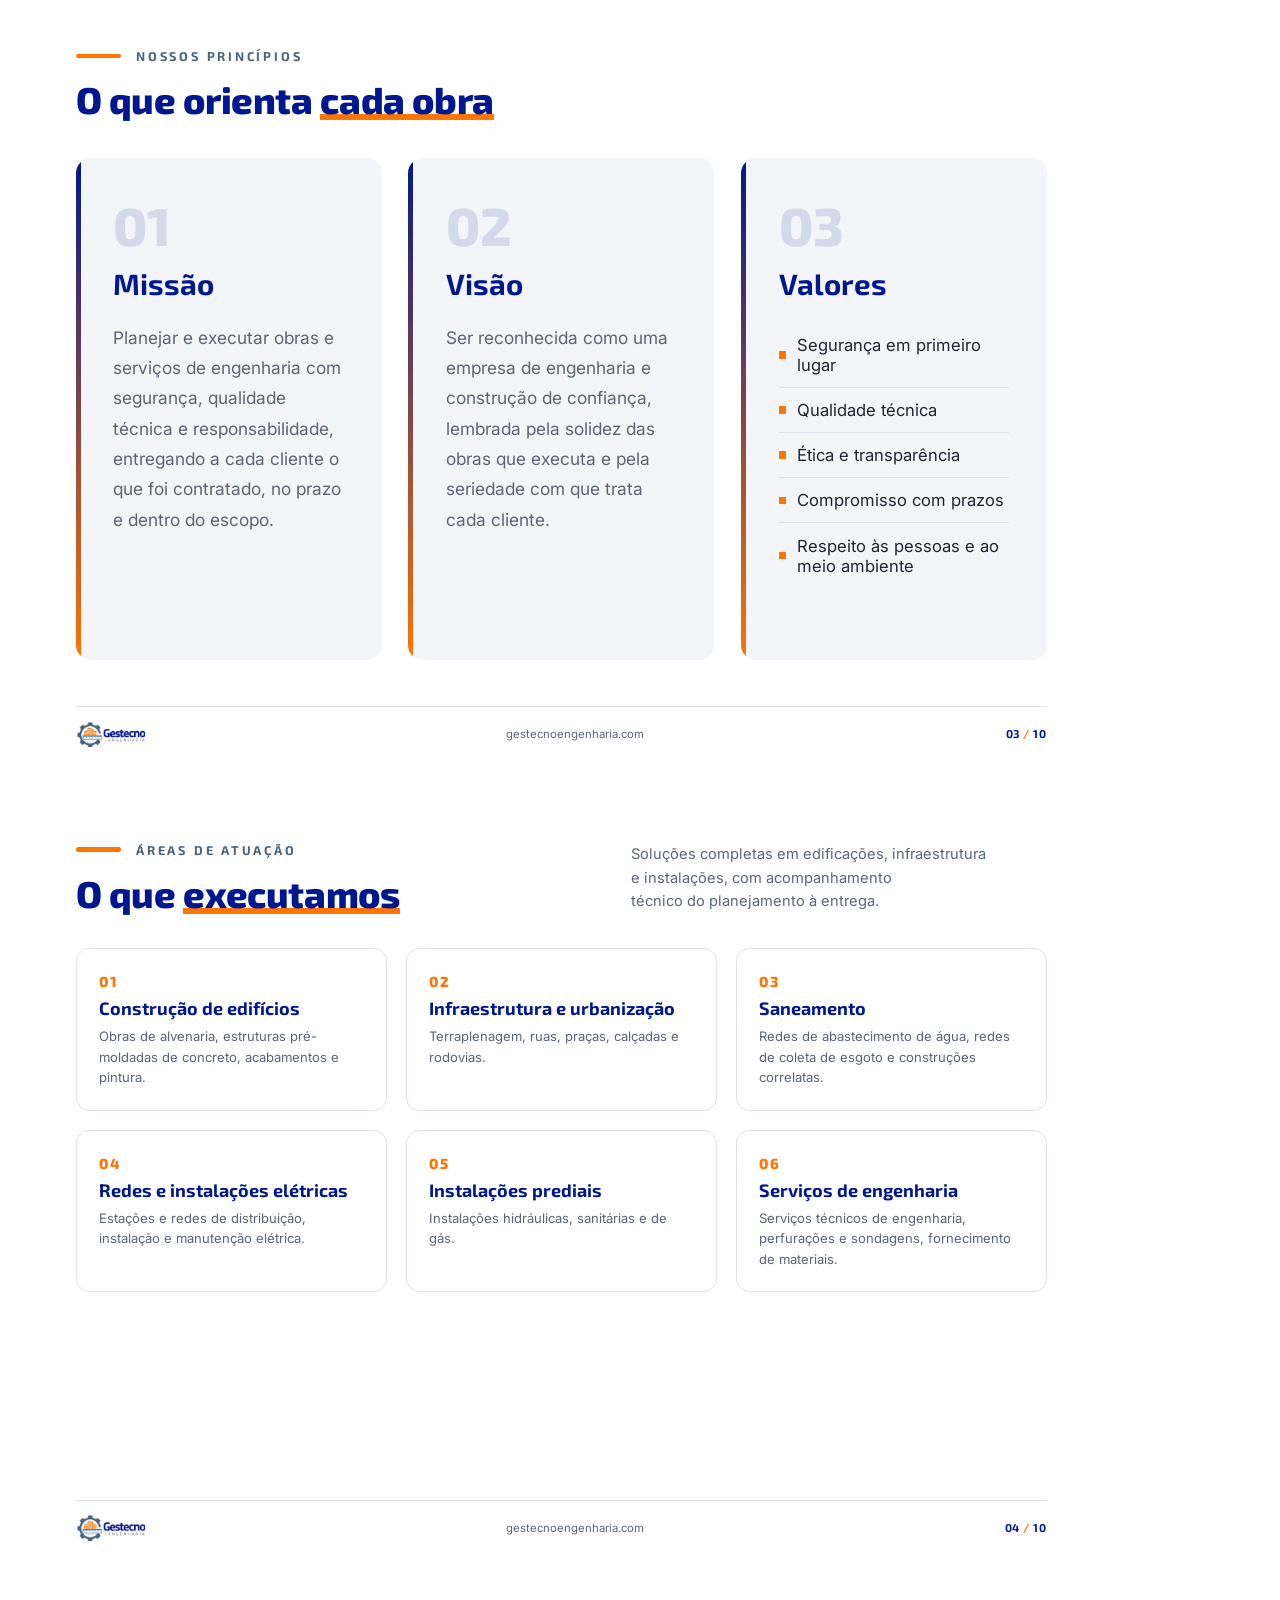
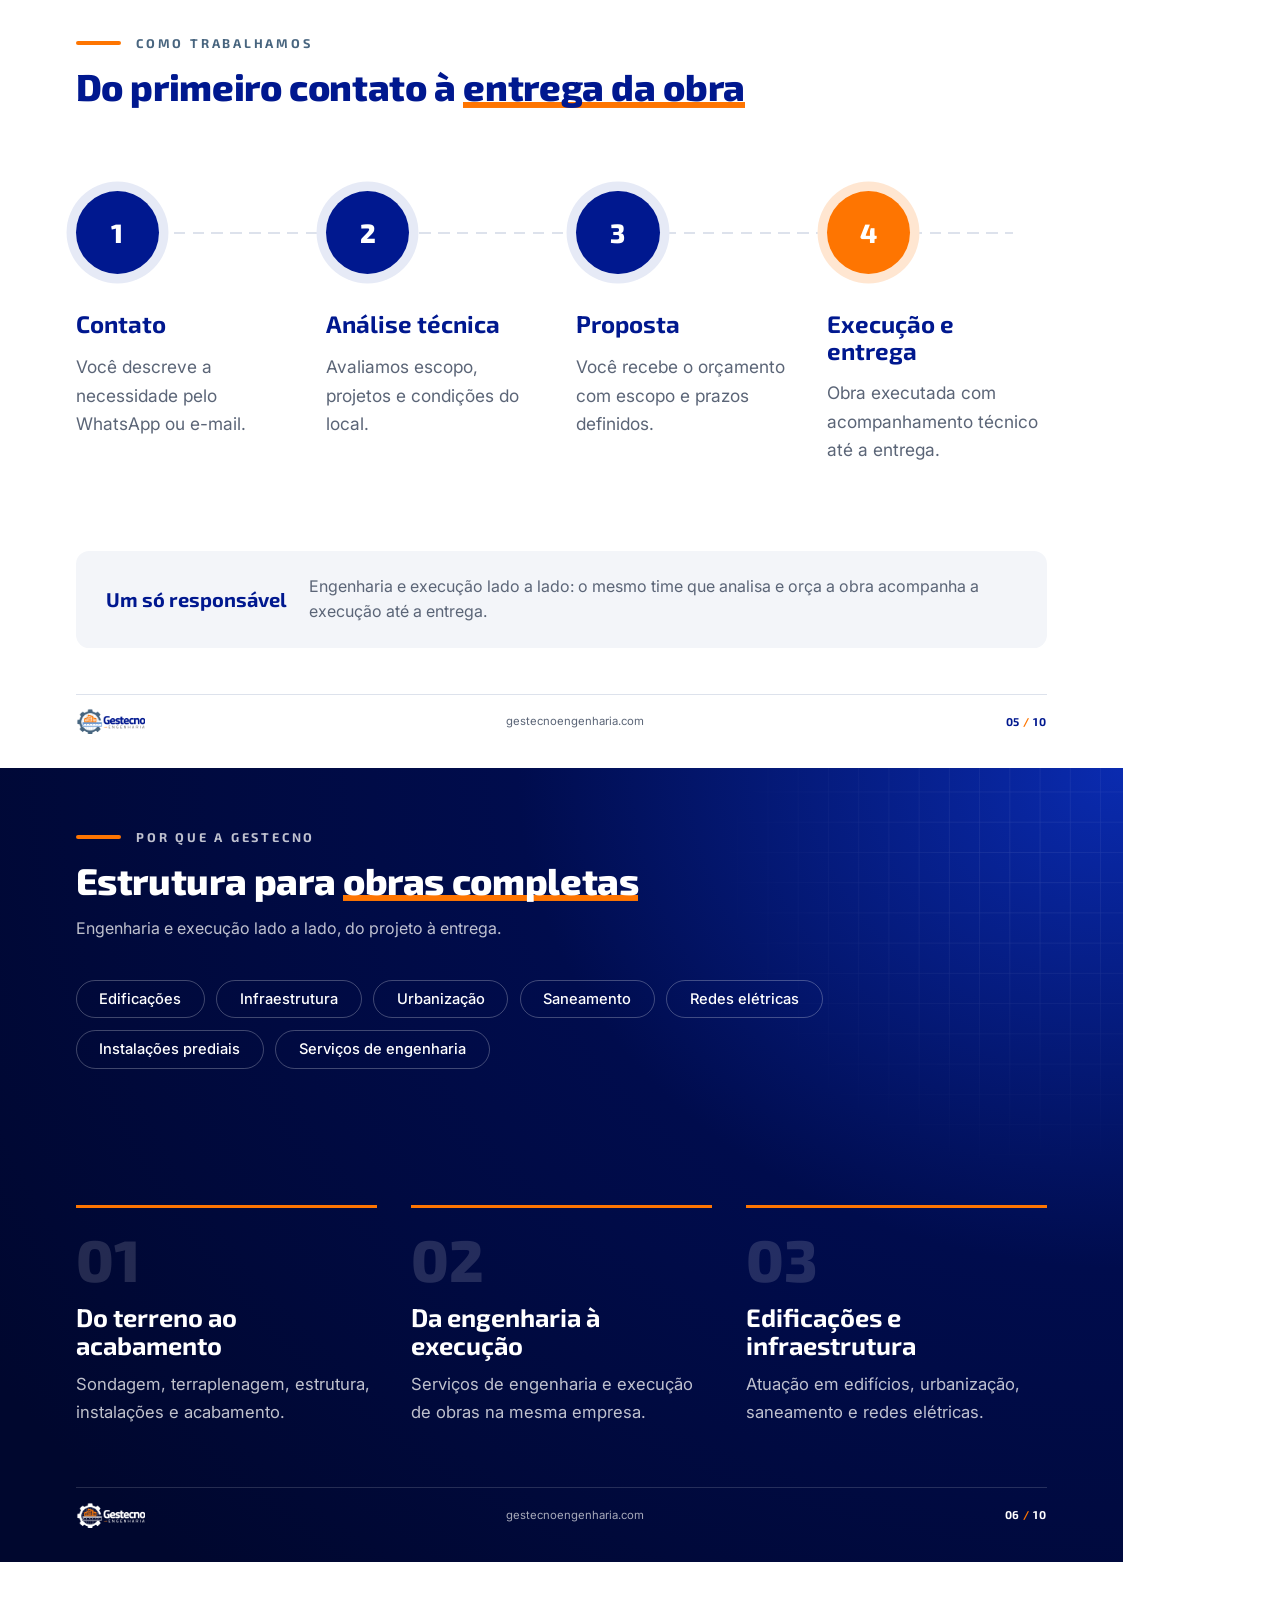
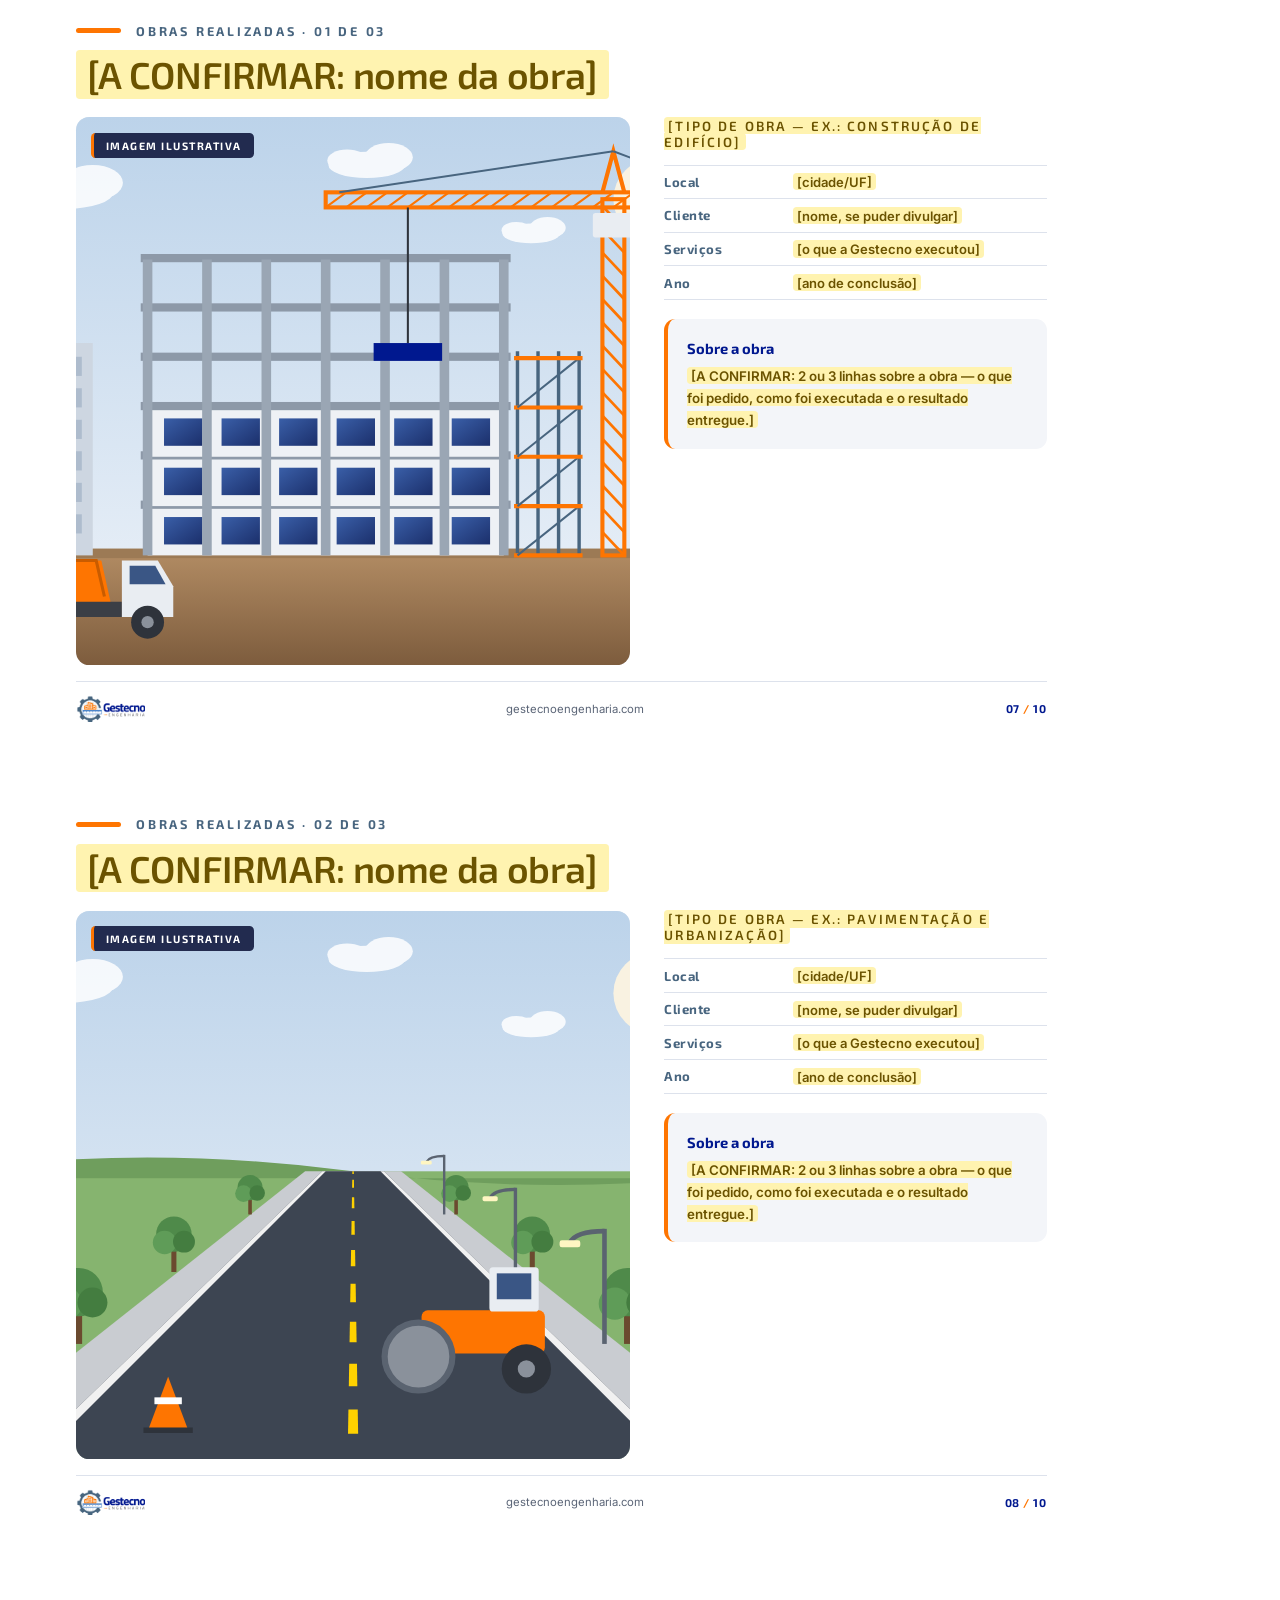
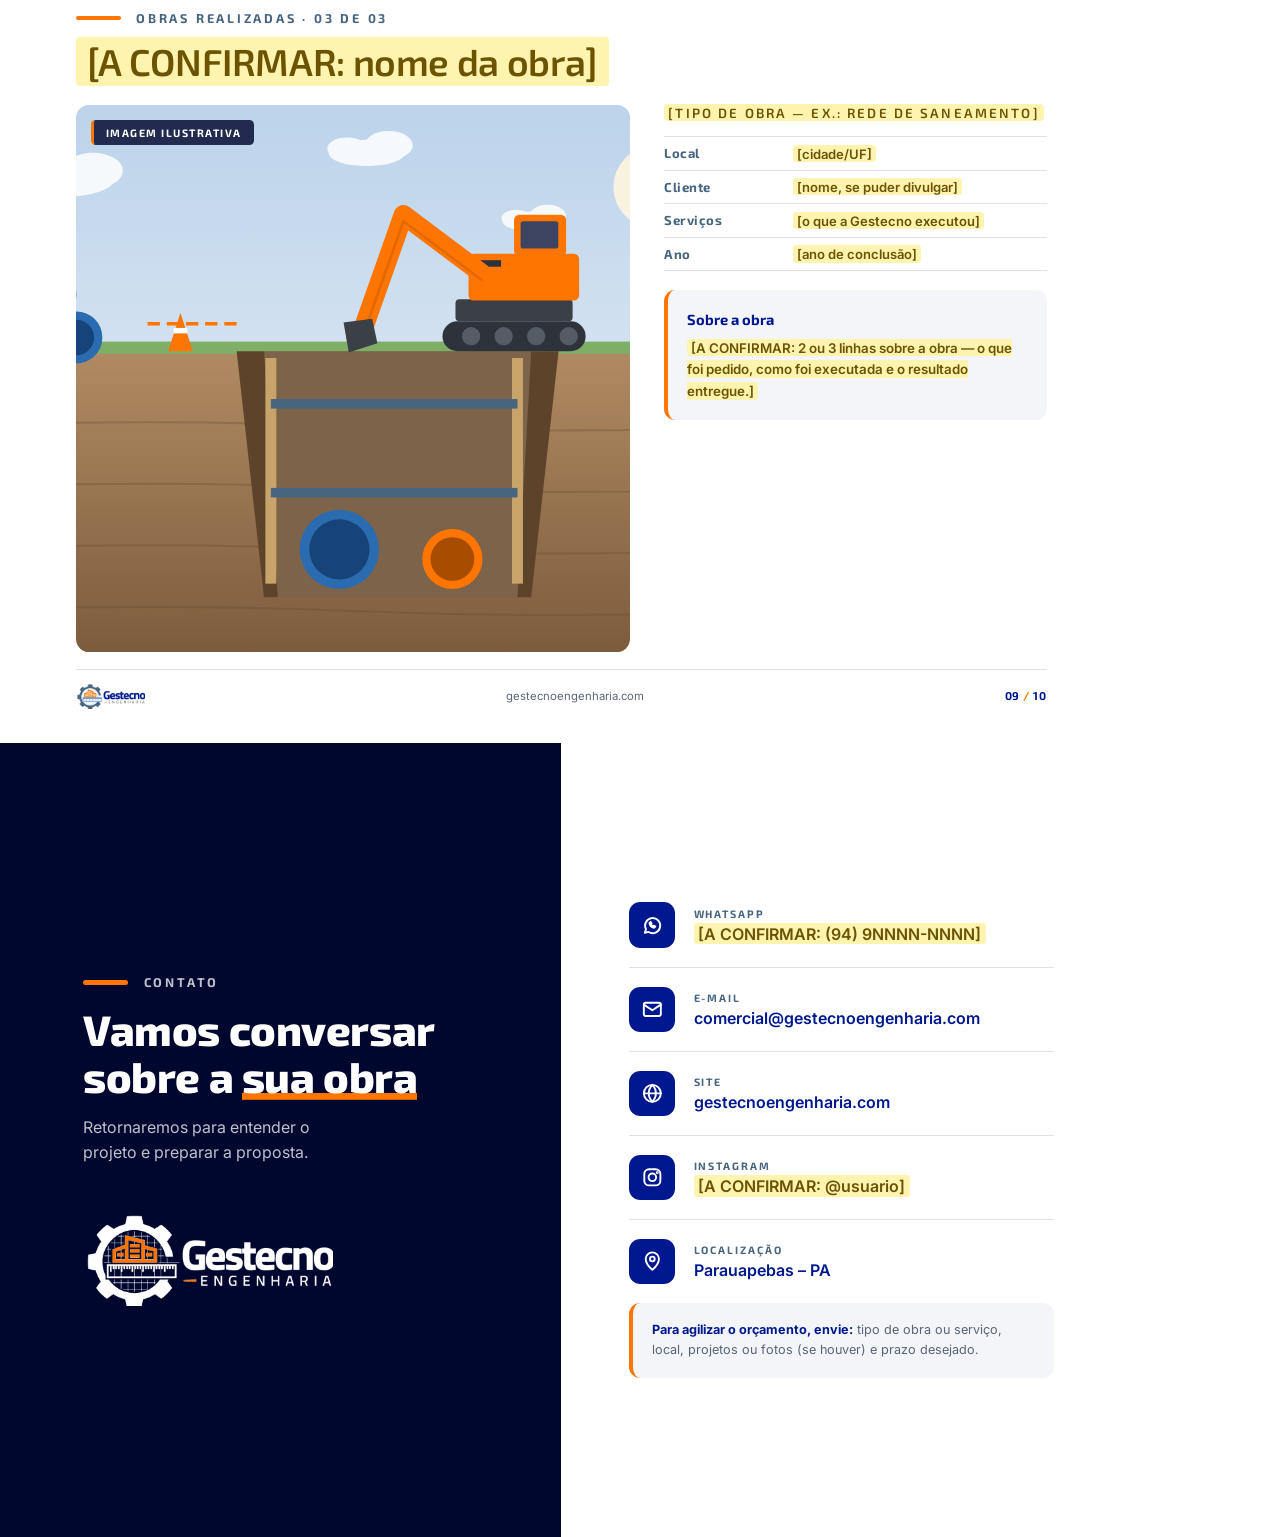
==== commit 4c8563e6: "Troca domínio .com.br por gestecnoengenharia.com (comprado na Vercel) Co-Authored-By: Claude Sonnet " ====
--- a/scripts/portfolio/portfolio.html
+++ b/scripts/portfolio/portfolio.html
@@ -234,7 +234,7 @@
     </div>
     <div class="cover__bar">
       <span class="cover__tag">Engenharia e construção</span>
-      <span>Parauapebas – PA · gestecnoengenharia.com.br</span>
+      <span>Parauapebas – PA · gestecnoengenharia.com</span>
     </div>
   </div>
 </section>
@@ -251,7 +251,7 @@
     </div>
     <div class="ill"><img src="img/projeto.svg" alt=""></div>
   </div>
-  <div class="foot"><img src="../../assets/img/logo-gestecno.png" alt=""><span>gestecnoengenharia.com.br</span><span class="foot__num">02 <span>/</span> 10</span></div>
+  <div class="foot"><img src="../../assets/img/logo-gestecno.png" alt=""><span>gestecnoengenharia.com</span><span class="foot__num">02 <span>/</span> 10</span></div>
 </section>
 
 <!-- 3. PRINCÍPIOS -->
@@ -264,7 +264,7 @@
     <div class="mvv__card"><div class="mvv__num">03</div><h3>Valores</h3>
       <ul class="values"><li>Segurança em primeiro lugar</li><li>Qualidade técnica</li><li>Ética e transparência</li><li>Compromisso com prazos</li><li>Respeito às pessoas e ao meio ambiente</li></ul></div>
   </div>
-  <div class="foot"><img src="../../assets/img/logo-gestecno.png" alt=""><span>gestecnoengenharia.com.br</span><span class="foot__num">03 <span>/</span> 10</span></div>
+  <div class="foot"><img src="../../assets/img/logo-gestecno.png" alt=""><span>gestecnoengenharia.com</span><span class="foot__num">03 <span>/</span> 10</span></div>
 </section>
 
 <!-- 4. ÁREAS DE ATUAÇÃO -->
@@ -281,7 +281,7 @@
     <li class="area"><span class="area__num">05</span><h3>Instalações prediais</h3><p>Instalações hidráulicas, sanitárias e de gás.</p></li>
     <li class="area"><span class="area__num">06</span><h3>Serviços de engenharia</h3><p>Serviços técnicos de engenharia, perfurações e sondagens, fornecimento de materiais.</p></li>
   </ul>
-  <div class="foot"><img src="../../assets/img/logo-gestecno.png" alt=""><span>gestecnoengenharia.com.br</span><span class="foot__num">04 <span>/</span> 10</span></div>
+  <div class="foot"><img src="../../assets/img/logo-gestecno.png" alt=""><span>gestecnoengenharia.com</span><span class="foot__num">04 <span>/</span> 10</span></div>
 </section>
 
 <!-- 5. COMO TRABALHAMOS -->
@@ -295,7 +295,7 @@
     <li class="step"><div class="step__num">4</div><h3>Execução e entrega</h3><p>Obra executada com acompanhamento técnico até a entrega.</p></li>
   </ol>
   <div class="note"><strong>Um só responsável</strong><p>Engenharia e execução lado a lado: o mesmo time que analisa e orça a obra acompanha a execução até a entrega.</p></div>
-  <div class="foot"><img src="../../assets/img/logo-gestecno.png" alt=""><span>gestecnoengenharia.com.br</span><span class="foot__num">05 <span>/</span> 10</span></div>
+  <div class="foot"><img src="../../assets/img/logo-gestecno.png" alt=""><span>gestecnoengenharia.com</span><span class="foot__num">05 <span>/</span> 10</span></div>
 </section>
 
 <!-- 6. POR QUE A GESTECNO -->
@@ -310,7 +310,7 @@
     <div class="adv__item"><div class="adv__num">02</div><h3>Da engenharia à execução</h3><p>Serviços de engenharia e execução de obras na mesma empresa.</p></div>
     <div class="adv__item"><div class="adv__num">03</div><h3>Edificações e infraestrutura</h3><p>Atuação em edifícios, urbanização, saneamento e redes elétricas.</p></div>
   </div>
-  <div class="foot"><img src="../../assets/img/logo-gestecno-branca.png" alt=""><span>gestecnoengenharia.com.br</span><span class="foot__num">06 <span>/</span> 10</span></div>
+  <div class="foot"><img src="../../assets/img/logo-gestecno-branca.png" alt=""><span>gestecnoengenharia.com</span><span class="foot__num">06 <span>/</span> 10</span></div>
 </section>
 
 <!-- 7. OBRA 01 -->
@@ -333,7 +333,7 @@
       </div>
     </div>
   </div>
-  <div class="foot"><img src="../../assets/img/logo-gestecno.png" alt=""><span>gestecnoengenharia.com.br</span><span class="foot__num">07 <span>/</span> 10</span></div>
+  <div class="foot"><img src="../../assets/img/logo-gestecno.png" alt=""><span>gestecnoengenharia.com</span><span class="foot__num">07 <span>/</span> 10</span></div>
 </section>
 
 <!-- 8. OBRA 02 -->
@@ -356,7 +356,7 @@
       </div>
     </div>
   </div>
-  <div class="foot"><img src="../../assets/img/logo-gestecno.png" alt=""><span>gestecnoengenharia.com.br</span><span class="foot__num">08 <span>/</span> 10</span></div>
+  <div class="foot"><img src="../../assets/img/logo-gestecno.png" alt=""><span>gestecnoengenharia.com</span><span class="foot__num">08 <span>/</span> 10</span></div>
 </section>
 
 <!-- 9. OBRA 03 -->
@@ -379,7 +379,7 @@
       </div>
     </div>
   </div>
-  <div class="foot"><img src="../../assets/img/logo-gestecno.png" alt=""><span>gestecnoengenharia.com.br</span><span class="foot__num">09 <span>/</span> 10</span></div>
+  <div class="foot"><img src="../../assets/img/logo-gestecno.png" alt=""><span>gestecnoengenharia.com</span><span class="foot__num">09 <span>/</span> 10</span></div>
 </section>
 
 <!-- 10. CONTATO -->
@@ -393,8 +393,8 @@
     </div>
     <div class="back__right">
       <div class="contact"><span class="ico"><svg><use href="#i-wa"/></svg></span><div><small>WhatsApp</small><b><span class="tbc">[A CONFIRMAR: (94) 9NNNN-NNNN]</span></b></div></div>
-      <div class="contact"><span class="ico"><svg><use href="#i-mail"/></svg></span><div><small>E-mail</small><b>comercial@gestecnoengenharia.com.br</b></div></div>
-      <div class="contact"><span class="ico"><svg><use href="#i-globe"/></svg></span><div><small>Site</small><b>gestecnoengenharia.com.br</b></div></div>
+      <div class="contact"><span class="ico"><svg><use href="#i-mail"/></svg></span><div><small>E-mail</small><b>comercial@gestecnoengenharia.com</b></div></div>
+      <div class="contact"><span class="ico"><svg><use href="#i-globe"/></svg></span><div><small>Site</small><b>gestecnoengenharia.com</b></div></div>
       <div class="contact"><span class="ico"><svg><use href="#i-ig"/></svg></span><div><small>Instagram</small><b><span class="tbc">[A CONFIRMAR: @usuario]</span></b></div></div>
       <div class="contact" style="border-bottom:0;padding-bottom:0"><span class="ico"><svg><use href="#i-pin"/></svg></span><div><small>Localização</small><b>Parauapebas – PA</b></div></div>
       <p class="quote"><b>Para agilizar o orçamento, envie:</b> tipo de obra ou serviço, local, projetos ou fotos (se houver) e prazo desejado.</p>
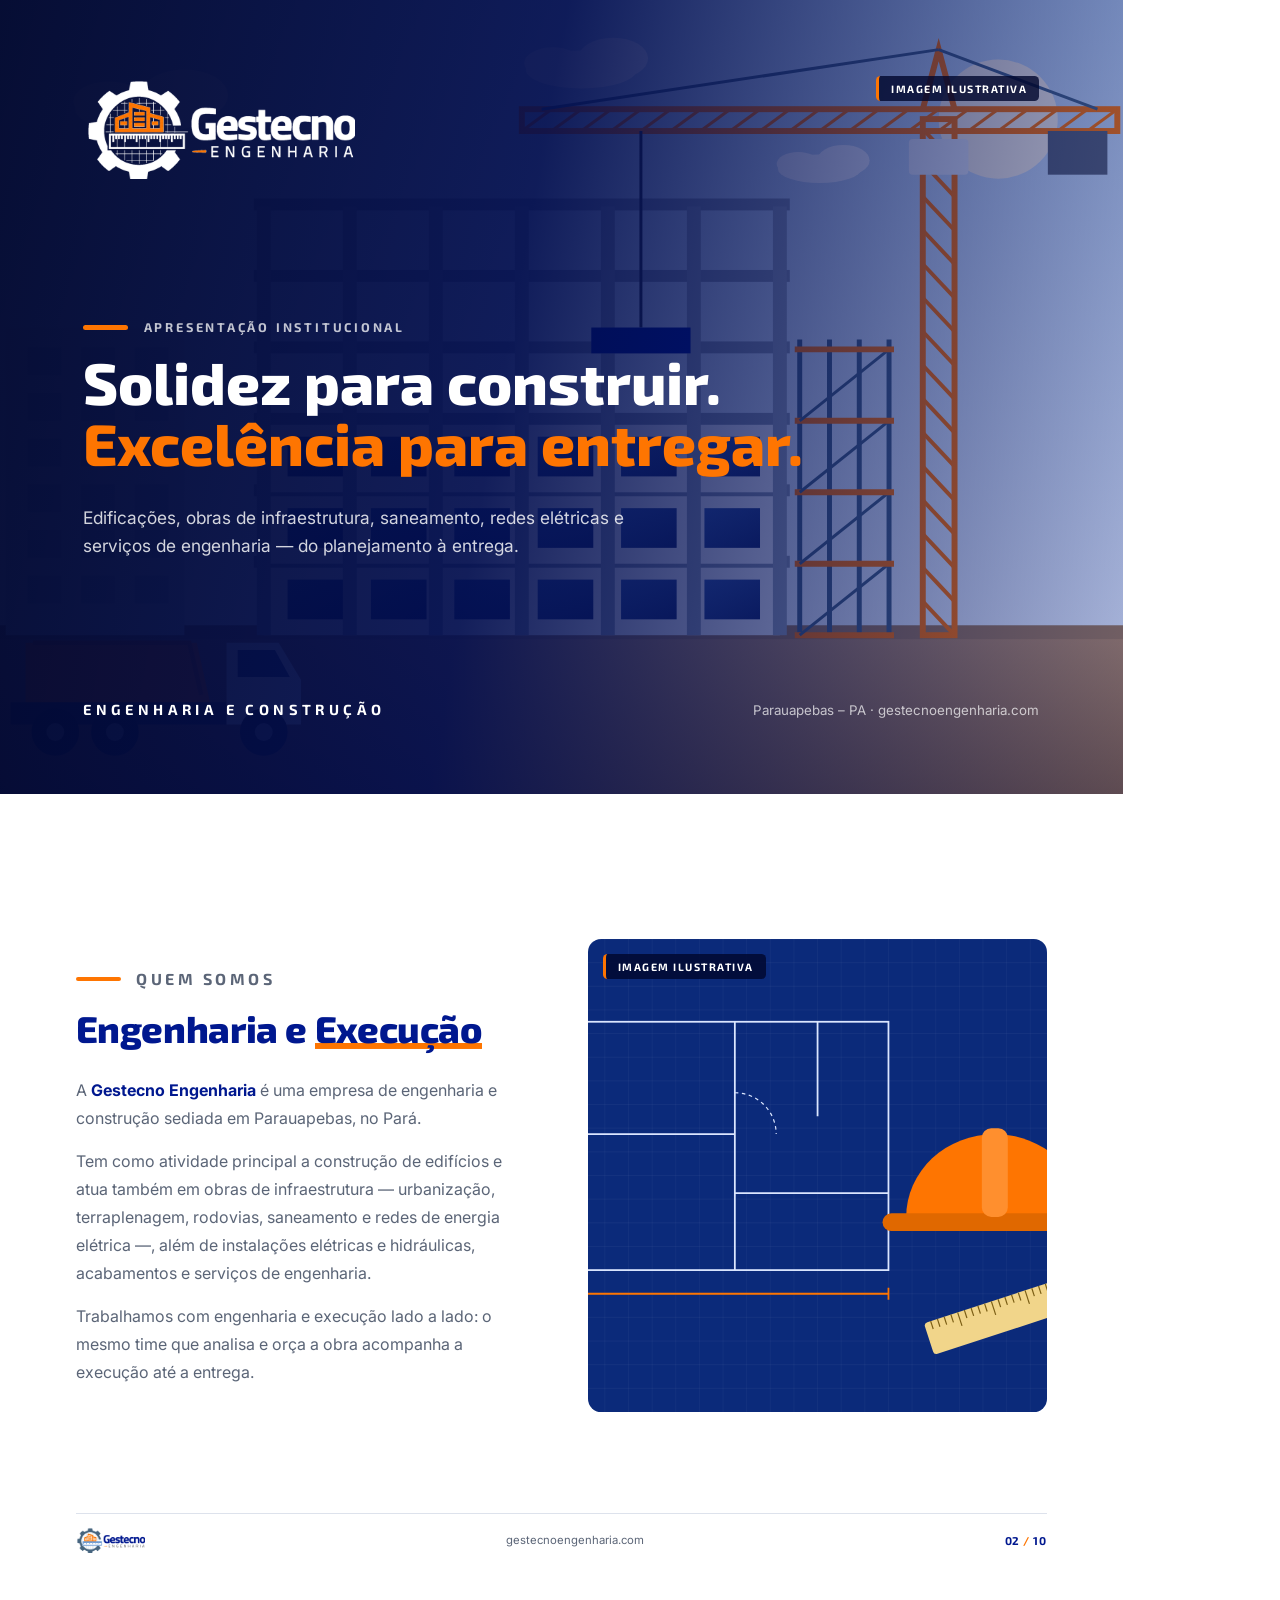
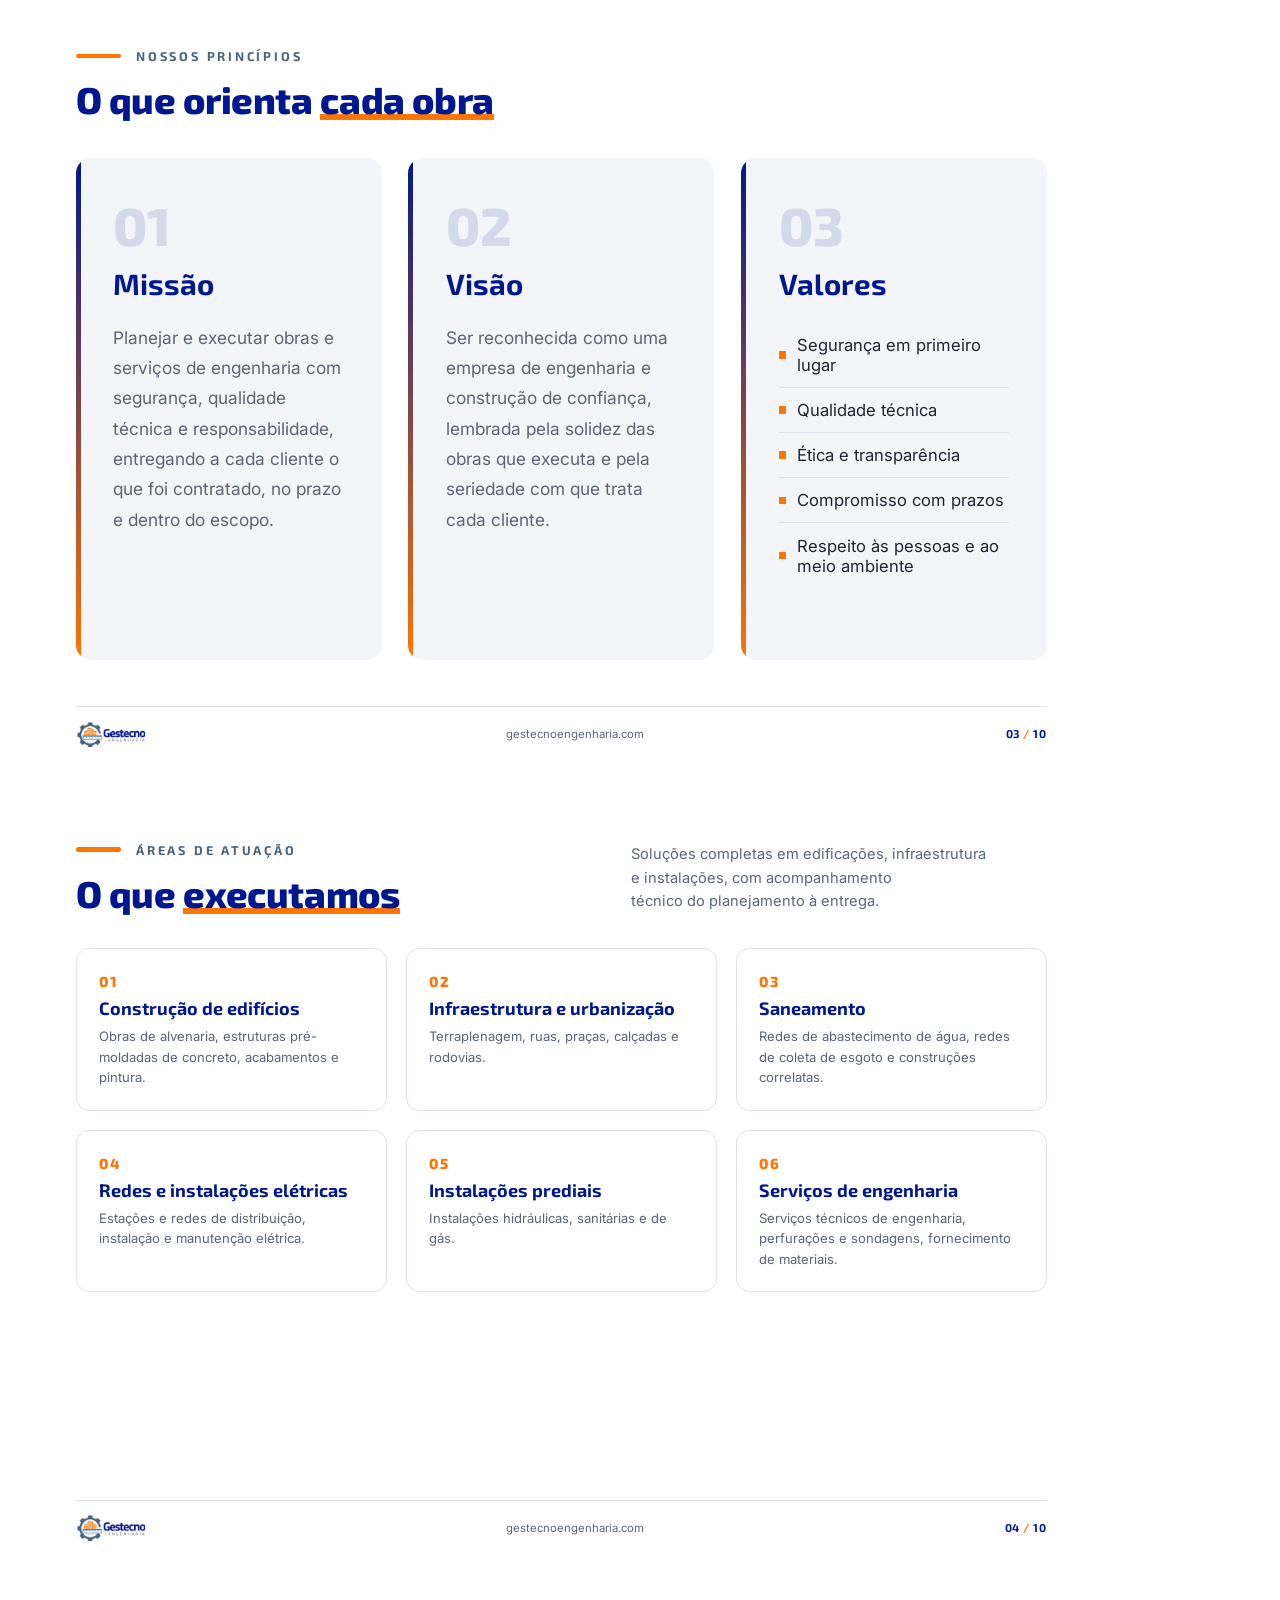
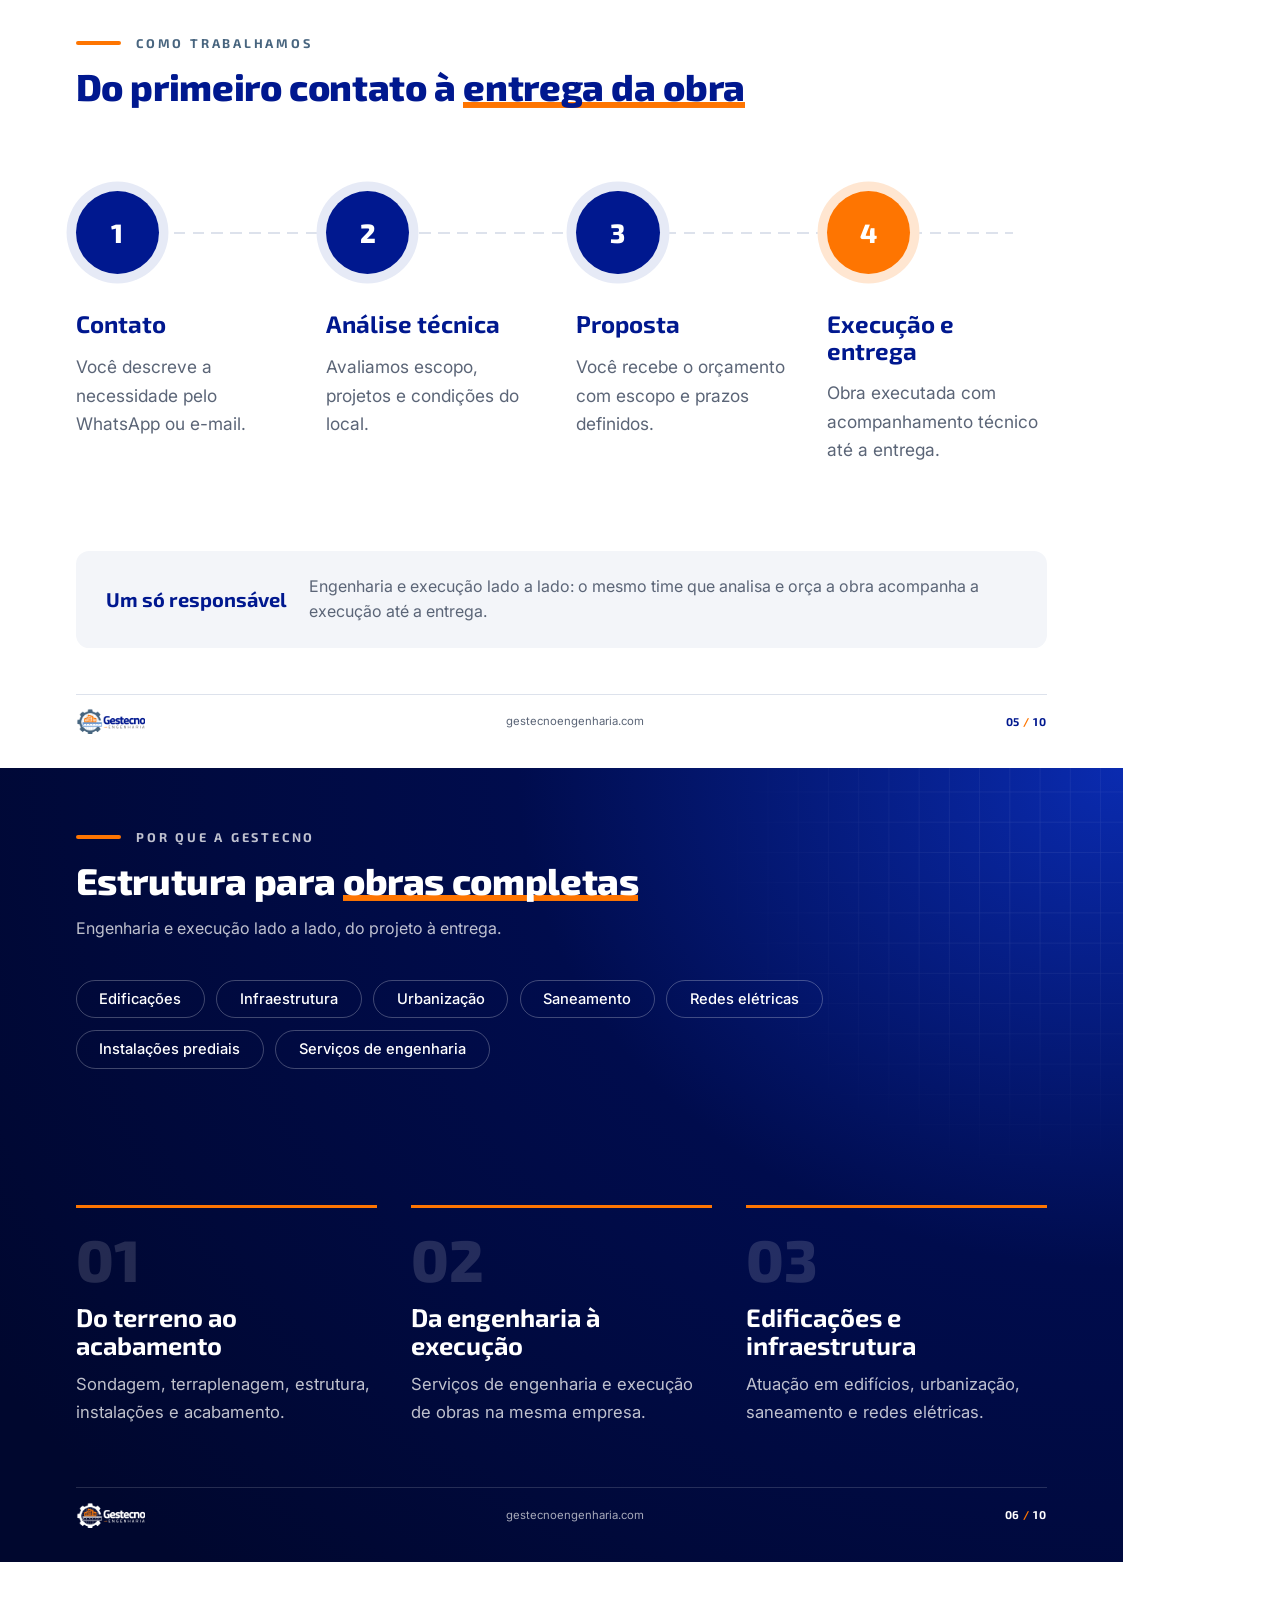
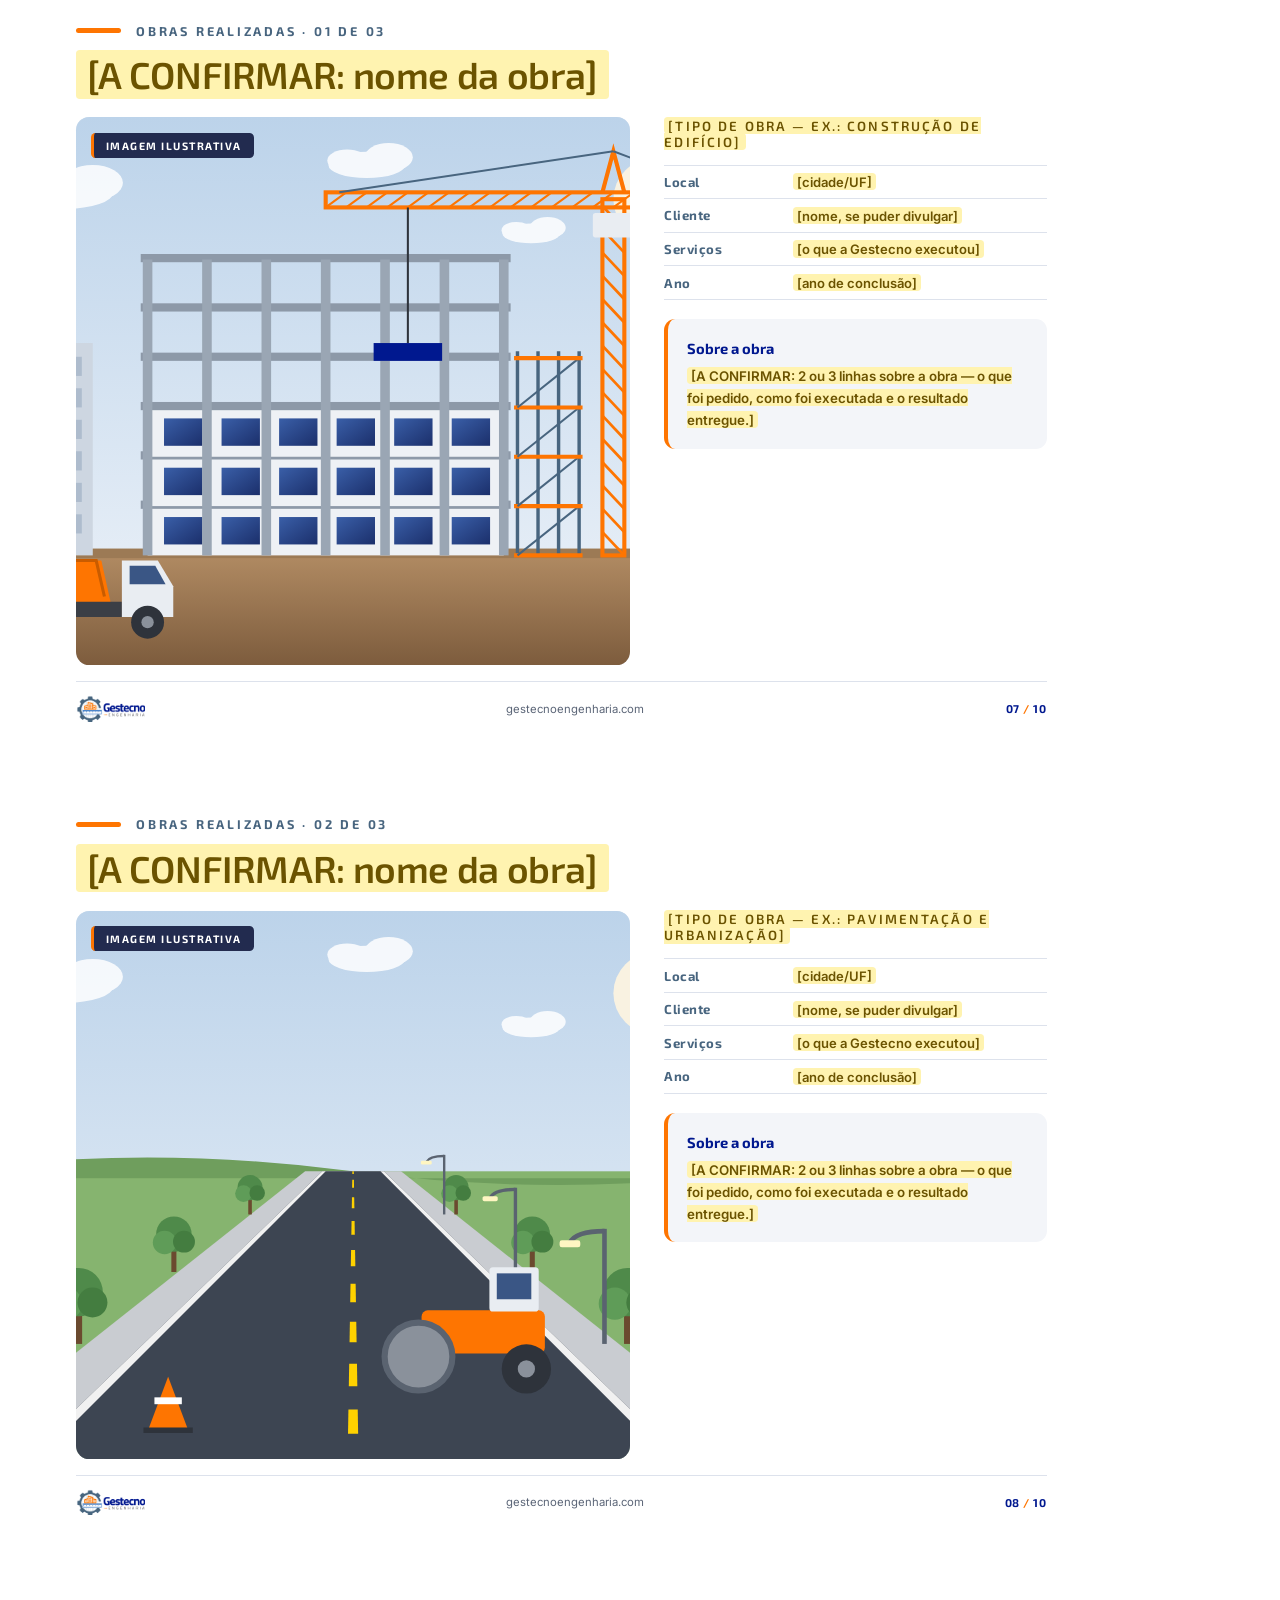
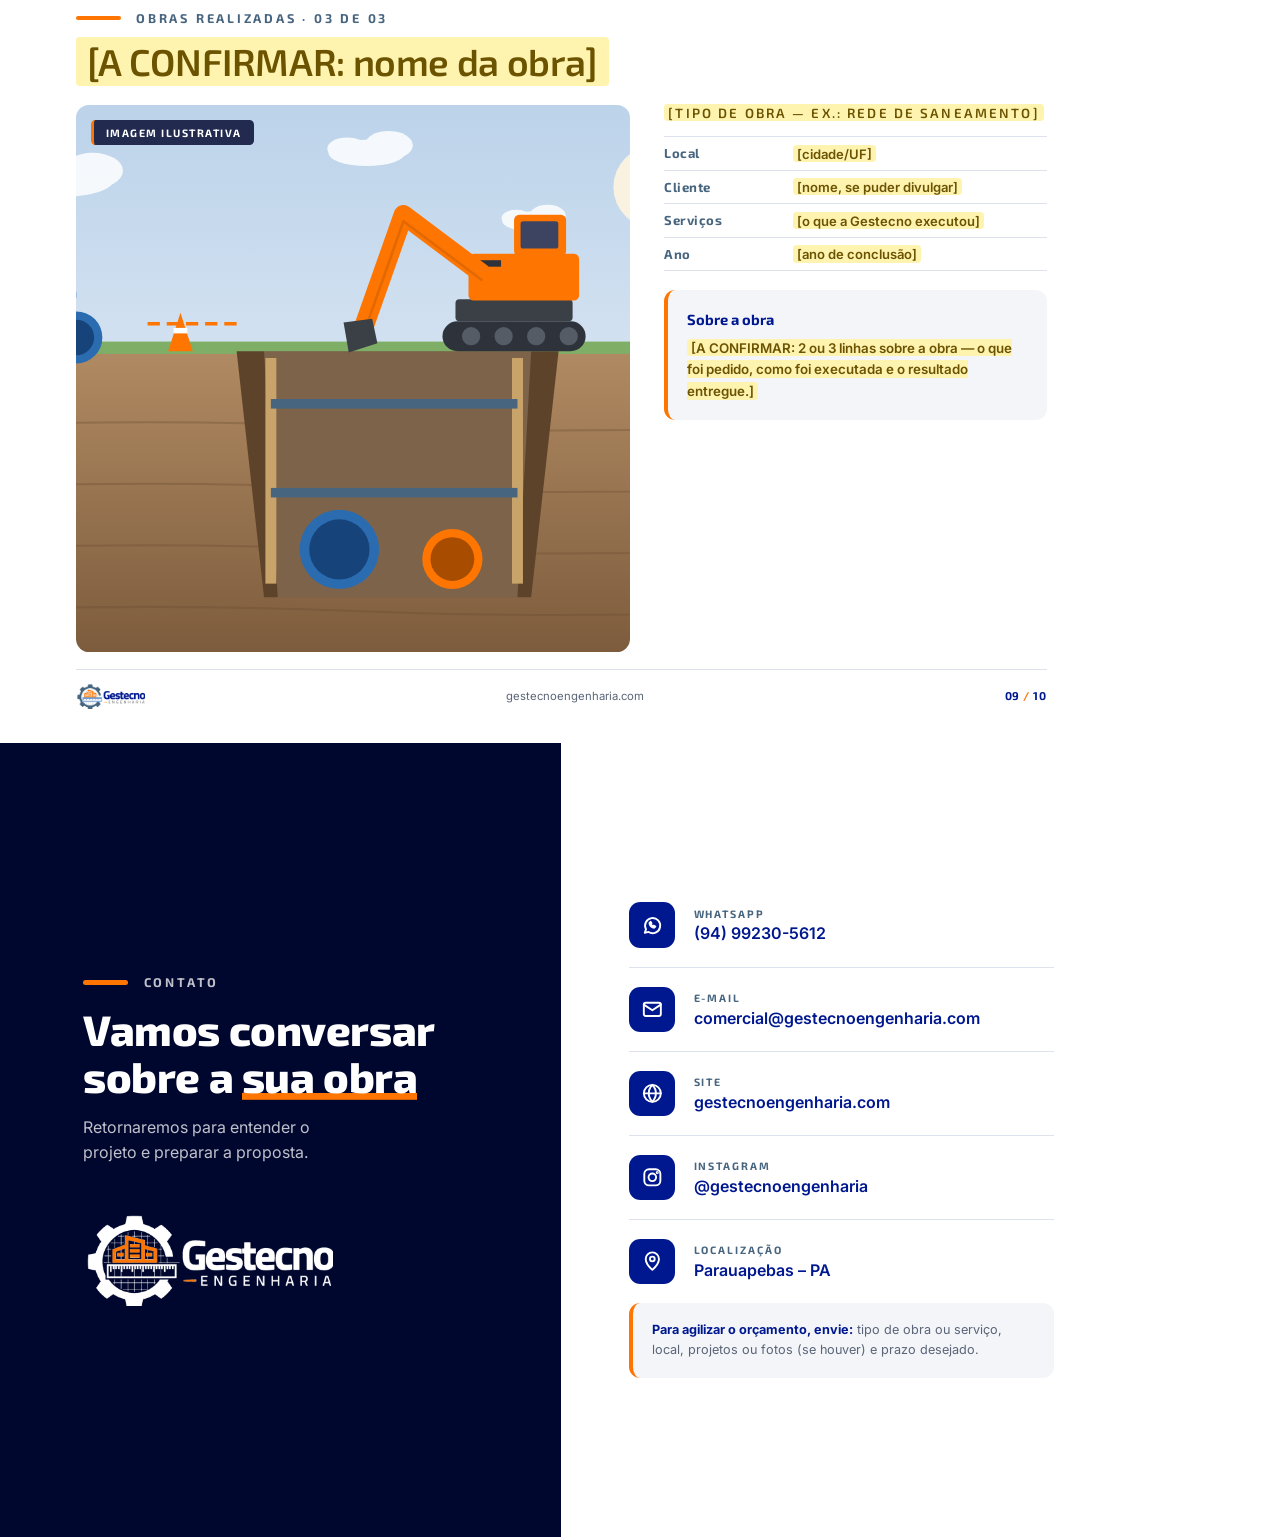
==== commit 01d0823a: "Preenche WhatsApp, telefone, e-mail, Instagram e site nos dados de contato Co-Authored-By: Claude So" ====
--- a/scripts/portfolio/portfolio.html
+++ b/scripts/portfolio/portfolio.html
@@ -392,10 +392,10 @@
       <img class="back__logo" src="../../assets/img/logo-gestecno-branca.png" alt="Gestecno Engenharia">
     </div>
     <div class="back__right">
-      <div class="contact"><span class="ico"><svg><use href="#i-wa"/></svg></span><div><small>WhatsApp</small><b><span class="tbc">[A CONFIRMAR: (94) 9NNNN-NNNN]</span></b></div></div>
+      <div class="contact"><span class="ico"><svg><use href="#i-wa"/></svg></span><div><small>WhatsApp</small><b>(94) 99230-5612</b></div></div>
       <div class="contact"><span class="ico"><svg><use href="#i-mail"/></svg></span><div><small>E-mail</small><b>comercial@gestecnoengenharia.com</b></div></div>
       <div class="contact"><span class="ico"><svg><use href="#i-globe"/></svg></span><div><small>Site</small><b>gestecnoengenharia.com</b></div></div>
-      <div class="contact"><span class="ico"><svg><use href="#i-ig"/></svg></span><div><small>Instagram</small><b><span class="tbc">[A CONFIRMAR: @usuario]</span></b></div></div>
+      <div class="contact"><span class="ico"><svg><use href="#i-ig"/></svg></span><div><small>Instagram</small><b>@gestecnoengenharia</b></div></div>
       <div class="contact" style="border-bottom:0;padding-bottom:0"><span class="ico"><svg><use href="#i-pin"/></svg></span><div><small>Localização</small><b>Parauapebas – PA</b></div></div>
       <p class="quote"><b>Para agilizar o orçamento, envie:</b> tipo de obra ou serviço, local, projetos ou fotos (se houver) e prazo desejado.</p>
     </div>
